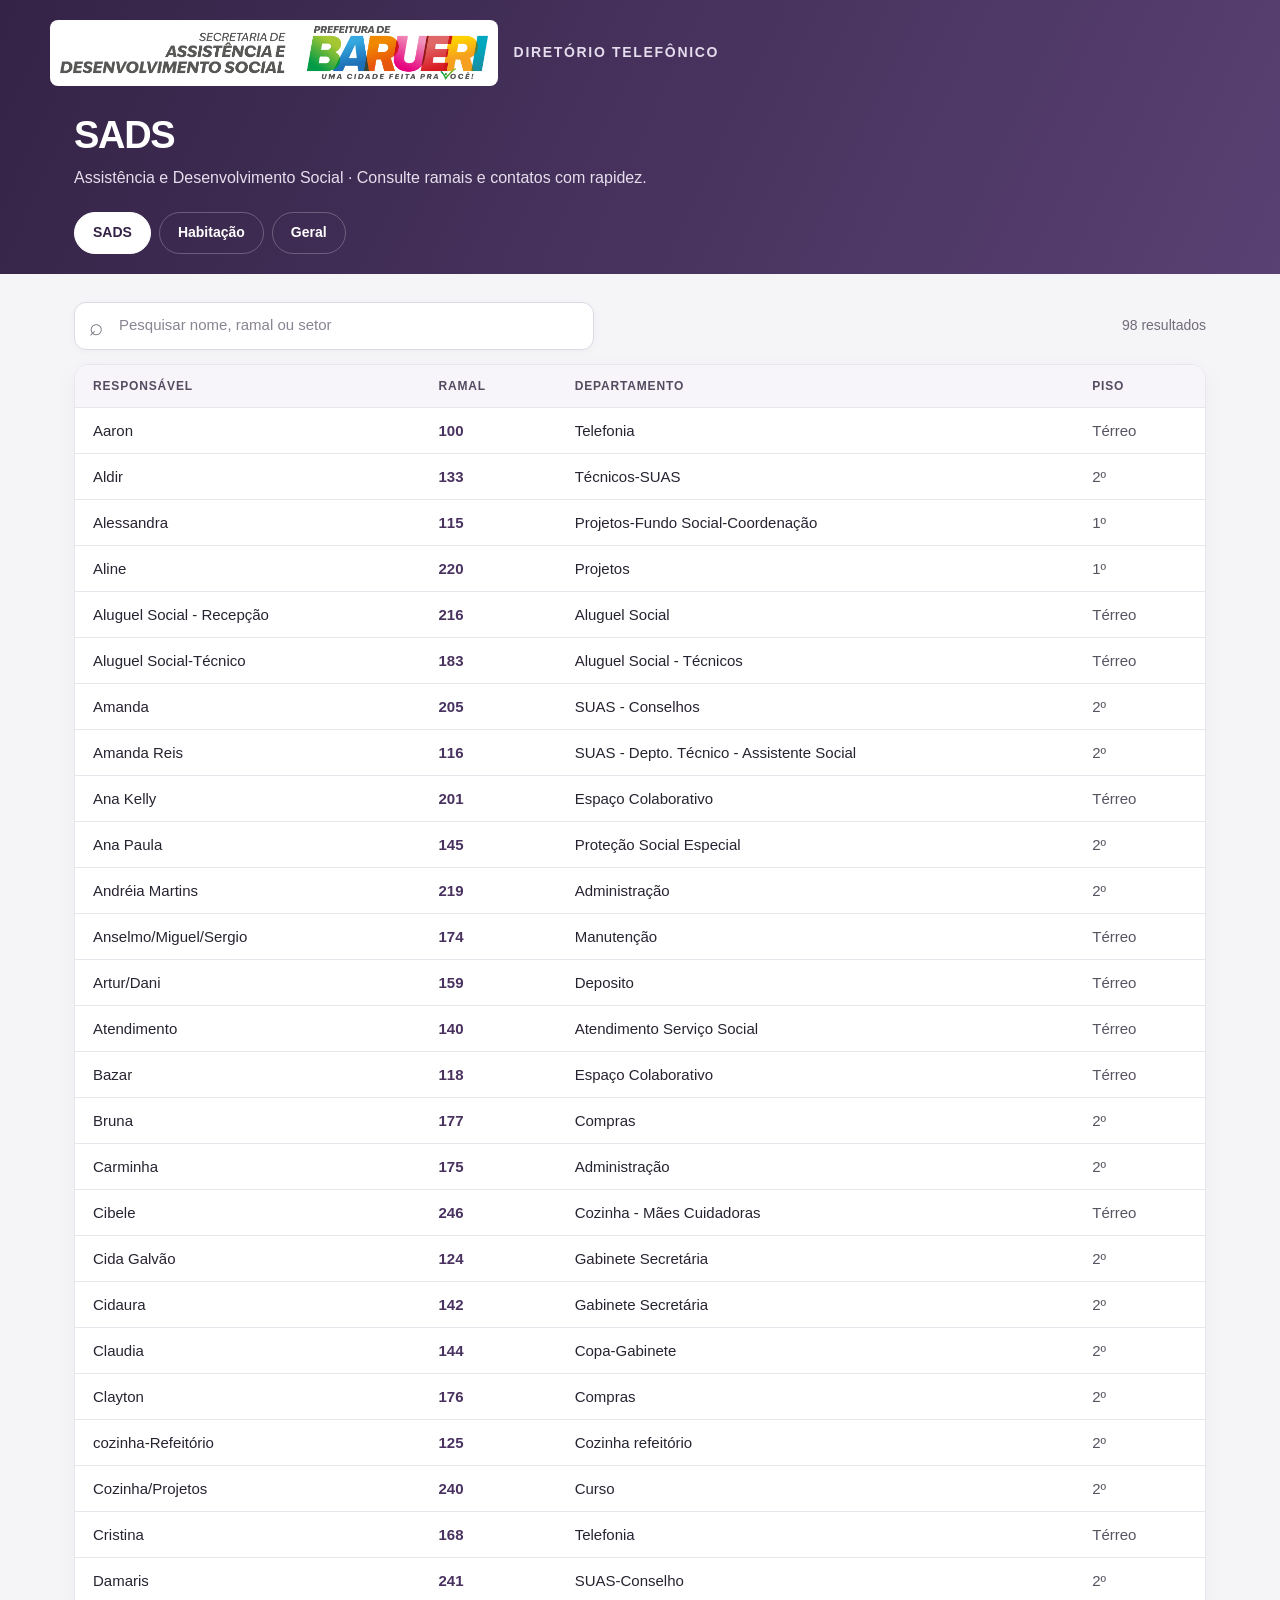
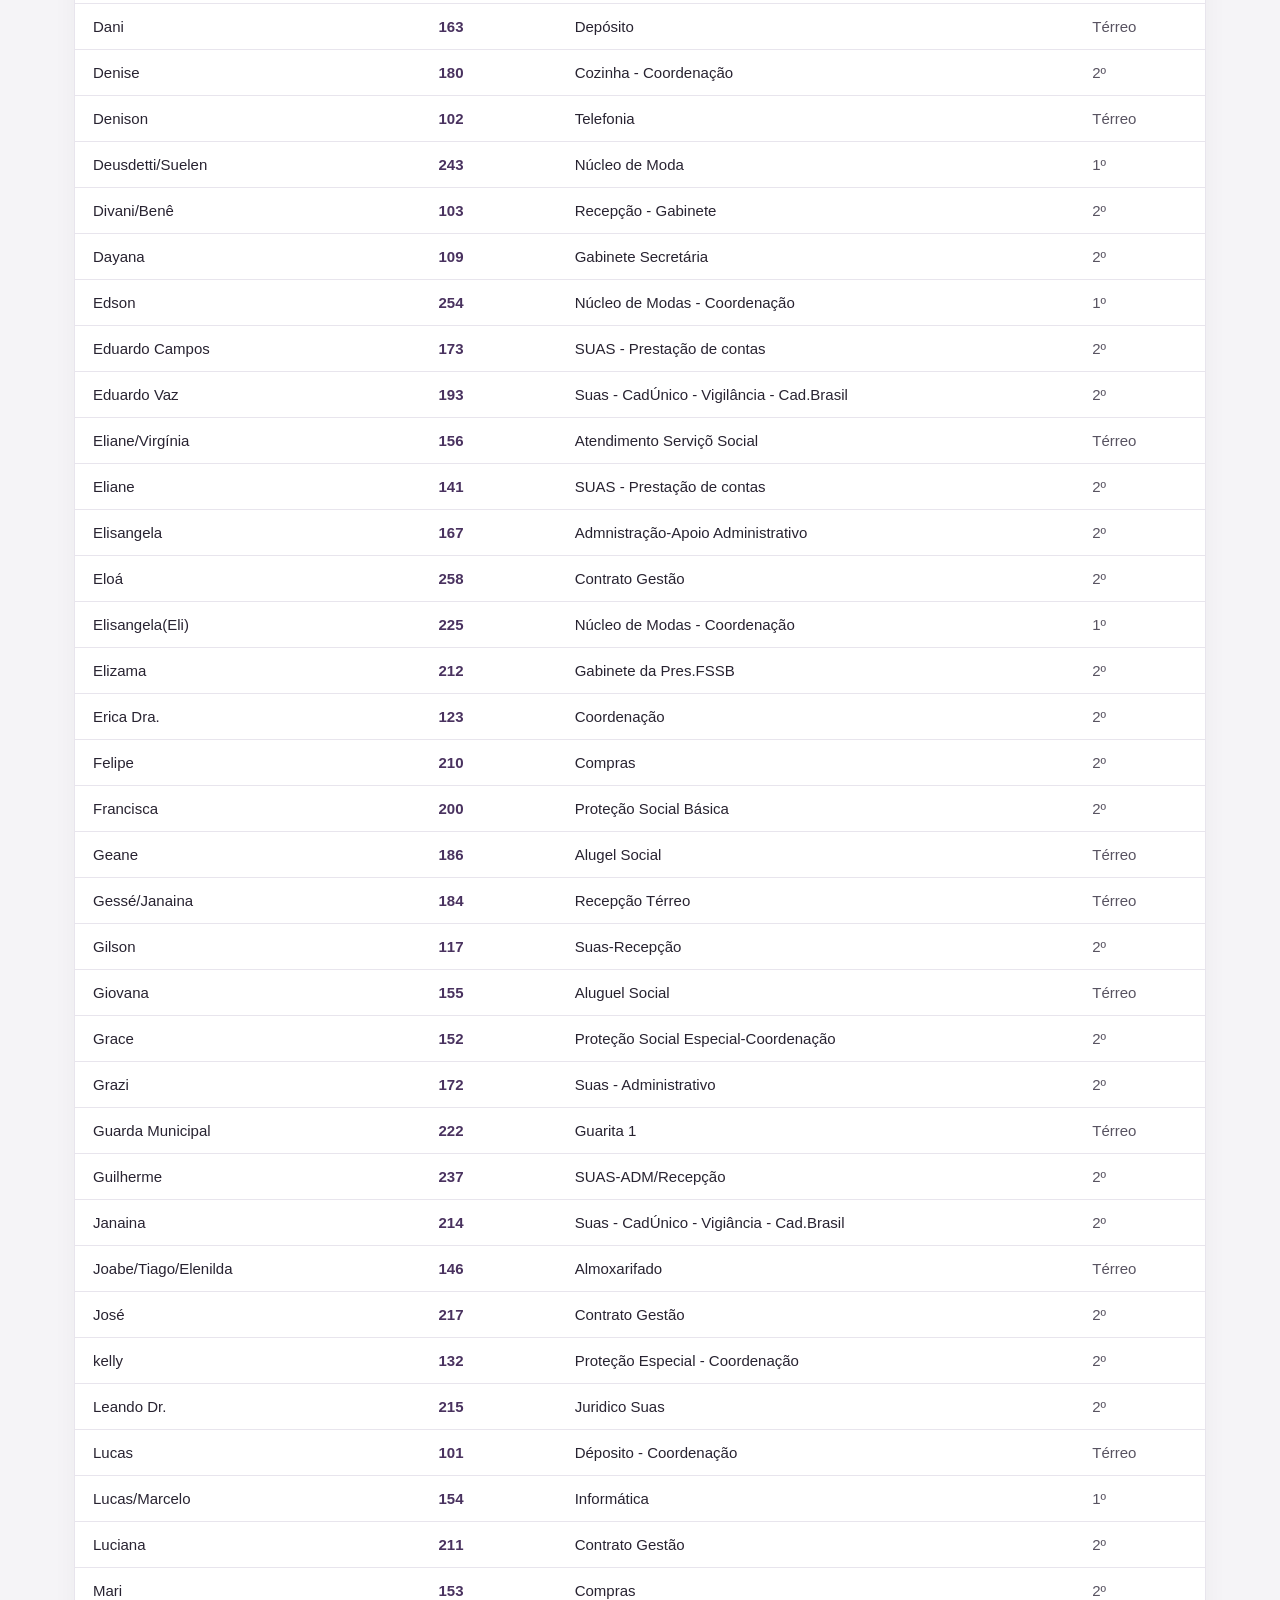
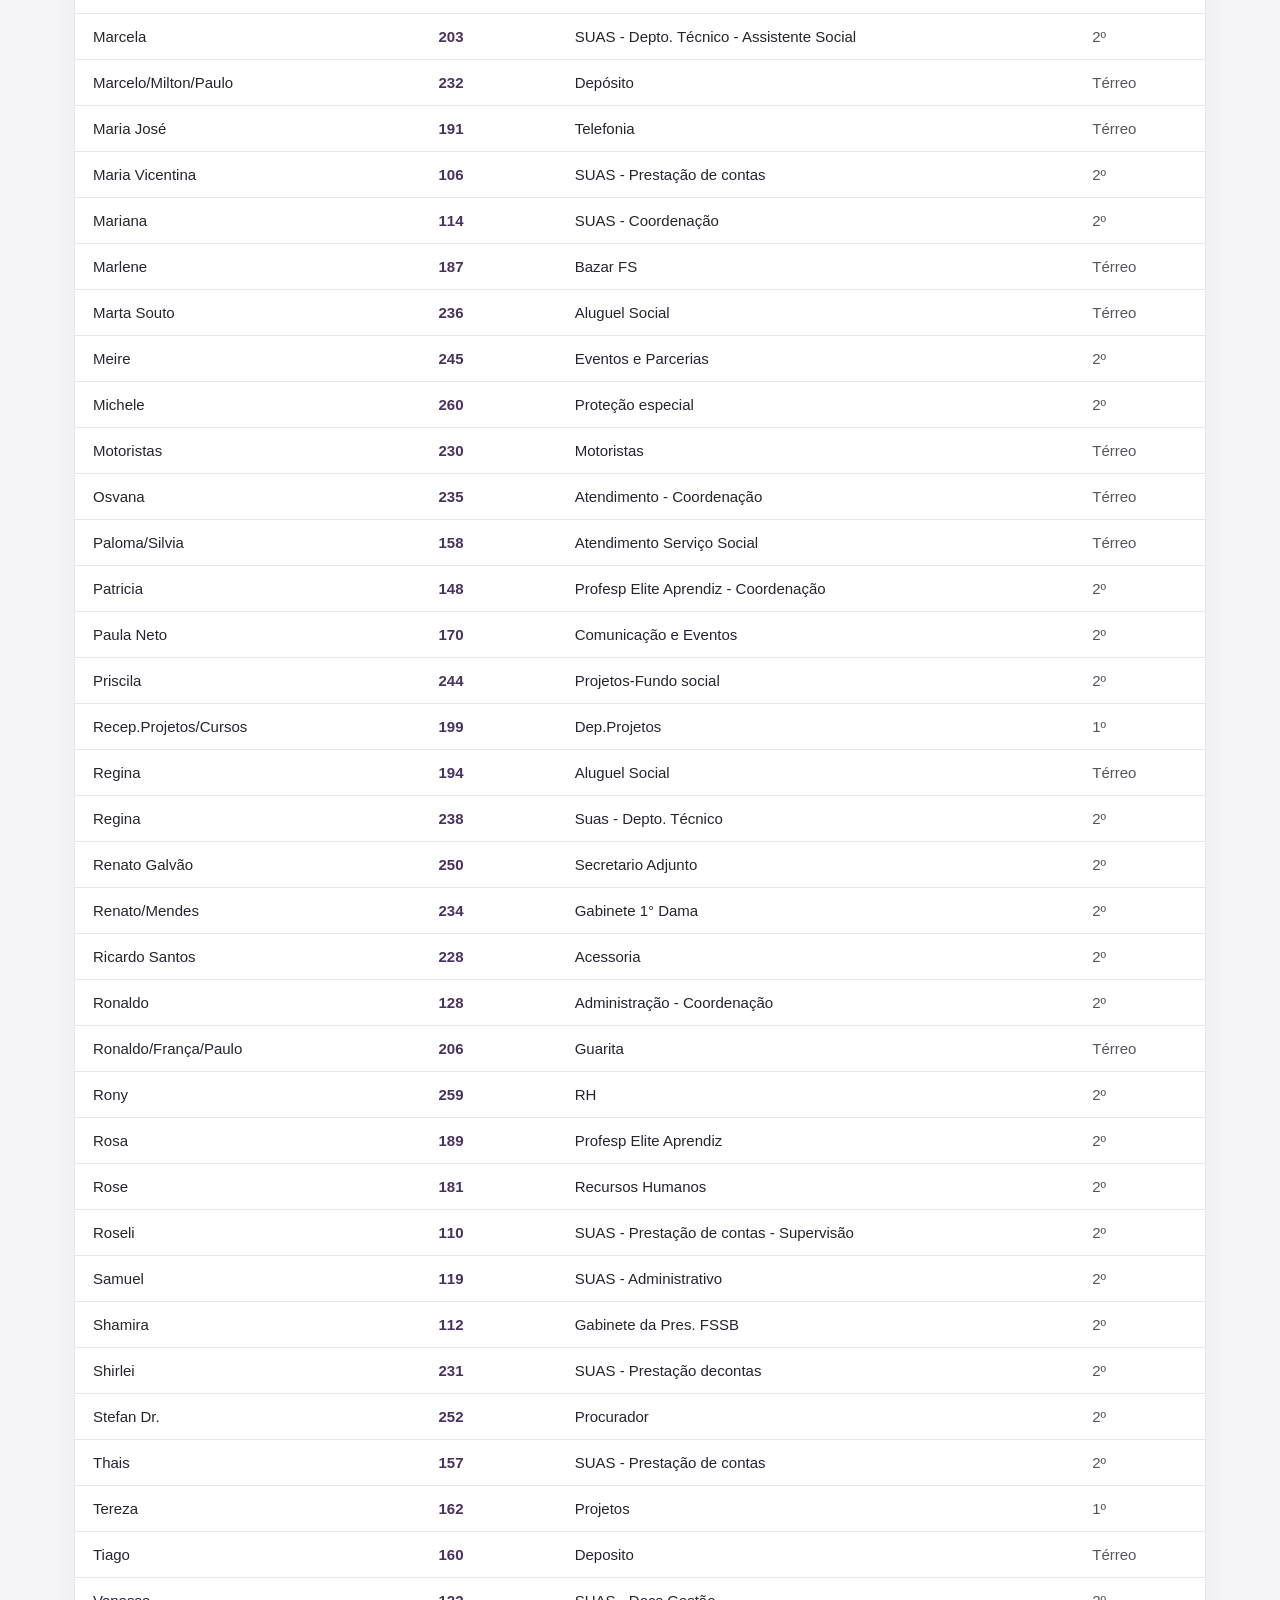
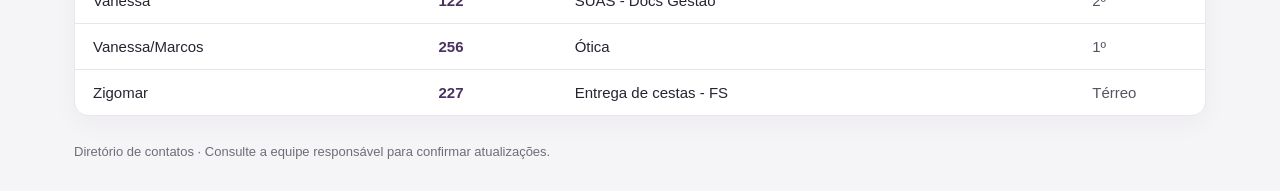
==== index.html @ c74ddfc7 "Add files via upload" ====
<html lang="pt-BR">
<head>
<meta charset="UTF-8">
<meta name="viewport" content="width=device-width, initial-scale=1">
<meta name="theme-color" content="#342346">
<title>Ramais SADS | Diretório de contatos</title>
<link rel="icon" type="image/png" href="Design_sem_nome__2_-removebg-preview.png">
<link rel="stylesheet" href="style.css">
</head>
<body>
<header class="site-header">
<div class="brand-row"><img src="ASSISTÊNCIA E DESENVOLVIMENTO SOCIAL - ESCURO (2).PNG" alt="Assistência e Desenvolvimento Social"><span class="brand-label">Diretório telefônico</span></div>
<div class="page-intro"><h1>SADS</h1><p>Assistência e Desenvolvimento Social · Consulte ramais e contatos com rapidez.</p></div>
<nav class="pagination" aria-label="Seções do diretório">
<a href="index.html" class="active" aria-current="page">SADS</a>
<a href="habt.html">Habitação</a>
<a href="geral.html">Geral</a>
</nav>
</header>
<main class="directory">
<div class="toolbar"><div class="search-container"><input type="search" id="searchInput" placeholder="Pesquisar nome, ramal ou setor" aria-label="Pesquisar na lista" autocomplete="off"></div><div class="result-count" id="resultCount" aria-live="polite"></div></div>
<div class="table-card"><div class="table-scroll">
<table id="phoneTable">
            <tr>
                <th>Responsável</th>
                <th>Ramal</th>
                <th>Departamento</th>
                <th>piso</th>
            </tr>
        <tr>
            <td>Aaron</td>
            <td>100</td>
            <td>Telefonia</td>
            <td>Térreo</td>
        </tr>
             <tr>
            <td>Aldir</td>
            <td>133</td>
            <td>Técnicos-SUAS</td>
            <td>2º</td>
        </tr>
        <tr>
            <td>Alessandra</td>
            <td>115</td>
            <td>Projetos-Fundo Social-Coordenação</td>
            <td>1º</td>
        </tr>
               <tr>
            <td>Aline</td>
            <td>220</td>
            <td>Projetos</td>
            <td>1º</td>
        </tr>
          <tr>
            <td>Aluguel Social - Recepção</td>
            <td>216</td>
            <td>Aluguel Social</td>
            <td>Térreo</td>
        </tr>
        <tr>
            <td>Aluguel Social-Técnico</td>
            <td>183</td>
            <td>Aluguel Social - Técnicos</td>
            <td>Térreo</td>
        </tr>
        <tr>
            <td>Amanda</td>
            <td>205</td>
            <td>SUAS - Conselhos</td>
            <td>2º</td>
        </tr>
         <tr>
            <td>Amanda Reis</td>
            <td>116</td>
            <td>SUAS - Depto. Técnico - Assistente Social</td>
            <td>2º</td>
        </tr>
        <tr>
            <td>Ana Kelly</td>
            <td>201</td>
            <td>Espaço Colaborativo</td>
            <td>Térreo</td>
        </tr>
        <tr>
            <td>Ana Paula</td>
            <td>145</td>
            <td>Proteção Social Especial</td>
            <td>2º</td>
        </tr>
        <tr>
            <td>Andréia Martins</td>
            <td>219</td>
            <td>Administração</td>
            <td>2º</td>
        </tr>
             <tr>
            <td>Anselmo/Miguel/Sergio</td>
            <td>174</td>
            <td>Manutenção</td>
            <td>Térreo</td>
        </tr>
             <tr>
            <td>Artur/Dani</td>
            <td>159</td>
            <td>Deposito</td>
            <td>Térreo</td>
        </tr>
            <tr>
            <td>Atendimento</td>
            <td>140</td>
            <td>Atendimento Serviço Social</td>
            <td>Térreo</td>
        </tr>
            <tr>
            <td>Bazar</td>
            <td>118</td>
            <td>Espaço Colaborativo</td>
            <td>Térreo</td>
        </tr>
        <tr>
            <td>Bruna</td>
            <td>177</td>
            <td>Compras</td>
            <td>2º</td>
        </tr>
        <tr>
            <td>Carminha</td>
            <td>175</td>
            <td>Administração</td>
            <td>2º</td>
        </tr>
        <tr>
            <td>Cibele</td>
            <td>246</td>
            <td>Cozinha - Mães Cuidadoras</td>
            <td>Térreo</td>
        </tr>
        <tr>
            <td>Cida Galvão</td>
            <td>124</td>
            <td>Gabinete Secretária</td>
            <td>2º</td>
        </tr>
        <tr>
            <td>Cidaura</td>
            <td>142</td>
            <td>Gabinete Secretária</td>
            <td>2º</td>
        </tr>
            <tr>
            <td>Claudia</td>
            <td>144</td>
            <td>Copa-Gabinete</td>
            <td>2º</td>
        </tr>
        <tr>
            <td>Clayton</td>
            <td>176</td>
            <td>Compras</td>
            <td>2º</td>
        </tr>
         <tr>
            <td>cozinha-Refeitório</td>
            <td>125</td>
            <td>Cozinha refeitório</td>
            <td>2º</td>
        </tr>
         <tr>
            <td>Cozinha/Projetos</td>
            <td>240</td>
            <td>Curso</td>
            <td>2º</td>
        </tr>
         <tr>
            <td>Cristina</td>
            <td>168</td>
            <td>Telefonia</td>
            <td>Térreo</td>
        </tr>
        <tr>
            <td>Damaris</td>
            <td>241</td>
            <td>SUAS-Conselho</td>
            <td>2º</td>
        </tr>
        <tr>
            <td>Dani</td>
            <td>163</td>
            <td>Depósito</td>
            <td>Térreo</td>
        </tr>

        <tr>
            <td>Denise</td>
            <td>180</td>
            <td>Cozinha - Coordenação</td>
            <td>2º</td>
        </tr>
        <tr>
            <td>Denison</td>
            <td>102</td>
            <td>Telefonia</td>
            <td>Térreo</td>
        </tr>
       <tr>
            <td>Deusdetti/Suelen</td>
            <td>243</td>
            <td>Núcleo de Moda</td>
            <td>1º</td>
        </tr>
        <tr>
            <td>Divani/Benê</td>
            <td>103</td>
            <td>Recepção - Gabinete</td>
            <td>2º</td>
        </tr>
        <tr>
            <td>Dayana</td>
            <td>109</td>
            <td>Gabinete Secretária</td>
            <td>2º</td>
        </tr>

             <tr>
            <td>Edson</td>
            <td>254</td>
            <td>Núcleo de Modas - Coordenação</td>
            <td>1º</td>
        </tr>

         <tr>
            <td>Eduardo Campos</td>
            <td>173</td>
            <td>SUAS - Prestação de contas </td>
            <td>2º</td>
        </tr>
       <tr>
            <td>Eduardo Vaz</td>
            <td>193</td>
            <td>Suas - CadÚnico - Vigilância - Cad.Brasil</td>
            <td>2º</td>
        </tr>
        <tr>
            <td>Eliane/Virgínia</td>
            <td>156</td>
            <td>Atendimento Serviçõ Social</td>
            <td>Térreo</td>
        </tr>
         <tr>
            <td>Eliane</td>
            <td>141</td>
            <td>SUAS - Prestação de contas</td>
            <td>2º</td>
        </tr>
        <tr>
            <td>Elisangela</td>
            <td>167</td>
            <td>Admnistração-Apoio Administrativo</td>
            <td>2º</td>
        </tr>

      <tr>
            <td>Eloá</td>
            <td>258</td>
            <td>Contrato Gestão</td>
            <td>2º</td>
        </tr>

       <tr>
            <td>Elisangela(Eli)</td>
            <td>225</td>
            <td>Núcleo de Modas - Coordenação</td>
            <td>1º</td>
        </tr>
        <tr>
            <td>Elizama</td>
            <td>212</td>
            <td>Gabinete da Pres.FSSB</td>
            <td>2º</td>
        </tr>
       <tr>
            <td>Erica Dra.</td>
            <td>123</td>
            <td>Coordenação</td>
            <td>2º</td>
        </tr>
        <tr>
            <td>Felipe</td>
            <td>210</td>
            <td>Compras</td>
            <td>2º</td>
        </tr>
        <tr>
            <td>Francisca</td>
            <td>200</td>
            <td>Proteção Social Básica</td>
            <td>2º</td>
        </tr>
        <tr>
            <td>Geane</td>
            <td>186</td>
            <td>Alugel Social</td>
            <td>Térreo</td>
        </tr>
        <tr>
            <td>Gessé/Janaina</td>
            <td>184</td>
            <td>Recepção Térreo</td>
            <td>Térreo </td>
        </tr>
       <tr>
            <td>Gilson</td>
            <td>117</td>
            <td>Suas-Recepção</td>
            <td>2º</td>
        </tr>
        <tr>
            <td>Giovana</td>
            <td>155</td>
            <td>Aluguel Social</td>
            <td>Térreo</td>
        </tr>
         <tr>
            <td>Grace</td>
            <td>152</td>
            <td>Proteção Social Especial-Coordenação</td>
            <td>2º</td>
        </tr>
        <tr>
            <td>Grazi</td>
            <td>172</td>
            <td>Suas - Administrativo</td>
            <td>2º</td>
        </tr>
            <tr>
            <td>Guarda Municipal</td>
            <td>222</td>
            <td>Guarita 1</td>
            <td>Térreo</td>
        </tr>
        <tr>
            <td>Guilherme</td>
            <td>237</td>
            <td>SUAS-ADM/Recepção</td>
            <td>2º</td>
        </tr>
      <tr>
            <td>Janaina</td>
            <td>214</td>
            <td>Suas - CadÚnico - Vigiância - Cad.Brasil</td>
            <td>2º</td>
        </tr>
      <tr>
            <td>Joabe/Tiago/Elenilda</td>
            <td>146</td>
            <td>Almoxarifado</td>
            <td>Térreo</td>
        </tr>
            <tr>
            <td>José</td>
            <td>217</td>
            <td>Contrato Gestão</td>
            <td>2º</td>
        </tr>
        <tr>
            <td>kelly</td>
            <td>132</td>
            <td>Proteção Especial - Coordenação</td>
            <td>2º</td>
        </tr>
        <tr>
            <td>Leando Dr.</td>
            <td>215</td>
            <td>Juridico Suas</td>
            <td>2º</td>
        </tr>
        <tr>
            <td>Lucas</td>
            <td>101</td>
            <td>Déposito - Coordenação</td>
            <td>Térreo</td>
        </tr>
        <tr>
            <td>Lucas/Marcelo</td>
            <td>154</td>
            <td>Informática</td>
            <td>1º</td>
        </tr>
      <tr>
            <td>Luciana</td>
            <td>211</td>
            <td>Contrato Gestão</td>
            <td>2º</td>
        </tr>
        <tr>
            <td>Mari</td>
            <td>153</td>
            <td>Compras</td>
            <td>2º</td>
        </tr>
         <tr>
            <td>Marcela</td>
            <td>203</td>
            <td>SUAS - Depto. Técnico - Assistente Social</td>
            <td>2º</td>
        </tr>
      <tr>
            <td>Marcelo/Milton/Paulo</td>
            <td>232</td>
            <td>Depósito</td>
            <td>Térreo</td>
        </tr>
    <tr>
            <td>Maria José</td>
            <td>191</td>
            <td>Telefonia</td>
            <td>Térreo</td>
        </tr>
      <tr>
            <td>Maria Vicentina</td>
            <td>106</td>
            <td>SUAS - Prestação de contas</td>
            <td>2º</td>
        </tr>
     <tr>
            <td>Mariana</td>
            <td>114</td>
            <td>SUAS - Coordenação</td>
            <td>2º</td>
        </tr>
            <tr>
            <td>Marlene</td>
            <td>187</td>
            <td>Bazar FS</td>
            <td>Térreo</td>
        </tr>
       <tr>
            <td>Marta Souto</td>
            <td>236</td>
            <td>Aluguel Social</td>
            <td>Térreo</td>
        </tr>
     <tr>
            <td>Meire</td>
            <td>245</td>
            <td>Eventos e Parcerias</td>
            <td>2º</td>
        </tr>
            <tr>
            <td>Michele</td>
            <td>260 </td>
            <td>Proteção especial</td>
            <td>2º</td>
        </tr>
     <tr>
            <td>Motoristas</td>
            <td>230</td>
            <td>Motoristas</td>
            <td>Térreo</td>
        </tr>
       <tr>
            <td>Osvana</td>
            <td>235</td>
            <td>Atendimento - Coordenação</td>
            <td>Térreo</td>
        </tr>
      <tr>
            <td>Paloma/Silvia</td>
            <td>158</td>
            <td>Atendimento Serviço Social</td>
            <td>Térreo</td>
        </tr>
       <tr>
            <td>Patricia</td>
            <td>148</td>
            <td>Profesp Elite Aprendiz - Coordenação</td>
            <td>2º</td>
        </tr>
        <tr>
            <td>Paula Neto</td>
            <td>170</td>
            <td>Comunicação e Eventos</td>
            <td>2º</td>
        </tr>
        <tr>
            <td>Priscila</td>
            <td>244</td>
            <td>Projetos-Fundo social</td>
            <td>2º</td>
        </tr>
      <tr>
            <td>Recep.Projetos/Cursos</td>
            <td>199</td>
            <td>Dep.Projetos</td>
            <td>1º</td>
        </tr>
        <tr>
            <td>Regina</td>
            <td>194</td>
            <td>Aluguel Social</td>
            <td>Térreo</td>
        </tr>
        <tr>
            <td>Regina</td>
            <td>238</td>
            <td>Suas - Depto. Técnico</td>
            <td>2º</td>
        </tr>
     <tr>
            <td>Renato Galvão</td>
            <td>250</td>
            <td>Secretario Adjunto</td>
            <td>2º</td>
        </tr>
     <tr>
            <td>Renato/Mendes</td>
            <td>234</td>
            <td>Gabinete 1° Dama</td>
            <td>2º</td>
        </tr>
     <tr>
            <td>Ricardo Santos</td>
            <td>228</td>
            <td>Acessoria</td>
            <td>2º</td>
        </tr>
    <tr>
            <td>Ronaldo</td>
            <td>128</td>
            <td>Administração - Coordenação</td>
            <td>2º</td>
        </tr>
     <tr>
            <td>Ronaldo/França/Paulo</td>
            <td>206</td>
            <td>Guarita</td>
            <td>Térreo</td>
        </tr>
     <tr>
            <td>Rony</td>
            <td>259</td>
            <td>RH</td>
            <td>2º</td>
        </tr>
     <tr>
            <td>Rosa</td>
            <td>189</td>
            <td>Profesp Elite Aprendiz</td>
            <td>2º</td>
        </tr>
      <tr>
            <td>Rose</td>
            <td>181</td>
            <td>Recursos Humanos</td>
            <td>2º</td>
        </tr>
     <tr>
            <td>Roseli</td>
            <td>110</td>
            <td>SUAS - Prestação de contas - Supervisão</td>
            <td>2º</td>
        </tr>
      <tr>
            <td>Samuel</td>
            <td>119</td>
            <td>SUAS - Administrativo</td>
            <td>2º</td>
        </tr>
    <tr>
            <td>Shamira</td>
            <td>112</td>
            <td>Gabinete da Pres. FSSB</td>
            <td>2º</td>
        </tr>
     <tr>
            <td>Shirlei</td>
            <td>231</td>
            <td>SUAS - Prestação decontas</td>
            <td>2º</td>
        </tr>
     <tr>
            <td>Stefan Dr.</td>
            <td>252</td>
            <td>Procurador</td>
            <td>2º</td>
        </tr>
    <tr>
            <td>Thais</td>
            <td>157</td>
            <td>SUAS - Prestação de contas</td>
            <td>2º</td>
        </tr>
        <tr>
            <td>Tereza</td>
            <td>162</td>
            <td>Projetos</td>
            <td>1º</td>
        </tr>
    <tr>
            <td>Tiago</td>
            <td>160</td>
            <td>Deposito</td>
            <td>Térreo</td>
        </tr>
    <tr>
            <td>Vanessa</td>
            <td>122</td>
            <td>SUAS - Docs Gestão</td>
            <td>2º</td>
        </tr>
         <tr>
            <td>Vanessa/Marcos</td>
            <td>256</td>
            <td>Ótica</td>
            <td>1º</td>
        </tr>
        <tr>
            <td>Zigomar</td>
            <td>227</td>
            <td>Entrega de cestas - FS</td>
            <td>Térreo</td>
        </tr>
      </table>
</div></div>
<p class="empty-state" id="emptyState" hidden>Nenhum contato encontrado. Tente outra busca.</p>
</main>
<footer class="site-footer">Diretório de contatos · Consulte a equipe responsável para confirmar atualizações.</footer>
<script src="script.js"></script>
</body>

</html>
---- style.css ----
:root {
  color-scheme: light;
  --ink: #282331;
  --muted: #716c79;
  --brand: #49325f;
  --brand-dark: #342346;
  --accent: #39a96b;
  --surface: #fff;
  --page: #f5f4f7;
  --line: #e8e5ed;
  --focus: #9a75c0;
  font-family: Inter, "Segoe UI", Roboto, Arial, sans-serif;
}

* { box-sizing: border-box; }
body {
  margin: 0;
  color: var(--ink);
  background: var(--page);
  line-height: 1.5;
}
a { color: inherit; }
.site-header {
  background: linear-gradient(115deg, var(--brand-dark), #594173);
  color: white;
  padding: 20px max(24px, calc((100% - 1180px) / 2));
}
.brand-row { display: flex; align-items: center; gap: 16px; min-height: 54px; }
.brand-row img { display: block; max-width: min(100%, 480px); max-height: 66px; padding: 6px 10px; border-radius: 8px; background: #fff; object-fit: contain; object-position: left center; }
.brand-row-habt { gap: 18px; }
.brand-logo-window { position: relative; flex: 0 0 238px; height: 62px; overflow: hidden; border-radius: 8px; background: #fff; }
.brand-row-habt .brand-logo-window img { position: absolute; top: 0; right: 0; width: auto; max-width: none; height: 100%; max-height: none; padding: 0; border-radius: 0; background: transparent; }
.brand-label { font-size: 14px; font-weight: 700; letter-spacing: .12em; text-transform: uppercase; color: #e5dced; }
.page-intro { max-width: 1180px; margin: 28px auto 0; padding: 0 24px; }
.page-intro h1 { margin: 0; font-size: clamp(28px, 4vw, 38px); line-height: 1.15; letter-spacing: -.035em; }
.page-intro p { margin: 8px 0 0; color: #e7deed; font-size: 16px; }
.pagination {
  display: flex;
  gap: 8px;
  max-width: 1180px;
  margin: 22px auto 0;
  padding: 0 24px;
}
.pagination a {
  display: inline-flex;
  align-items: center;
  min-height: 42px;
  padding: 9px 18px;
  border: 1px solid rgba(255,255,255,.24);
  border-radius: 999px;
  color: white;
  text-decoration: none;
  font-size: 14px;
  font-weight: 650;
  transition: background .18s ease, border-color .18s ease, transform .18s ease;
}
.pagination a:hover { background: rgba(255,255,255,.13); border-color: rgba(255,255,255,.55); transform: translateY(-1px); }
.pagination a.active { background: white; border-color: white; color: var(--brand-dark); }
.pagination a:focus-visible, input:focus-visible { outline: 3px solid #c9a9ec; outline-offset: 3px; }
main { max-width: 1180px; margin: 28px auto 64px; padding: 0 24px; }
.toolbar { display: flex; align-items: center; justify-content: space-between; gap: 16px; margin-bottom: 14px; }
.search-container { position: relative; flex: 1; max-width: 520px; }
.search-container::before { content: "⌕"; position: absolute; left: 15px; top: 7px; color: #817b89; font-size: 24px; pointer-events: none; }
.search-container input {
  width: 100%; min-height: 48px; padding: 11px 16px 11px 44px;
  border: 1px solid #ded9e5; border-radius: 12px; background: var(--surface);
  color: var(--ink); font: inherit; font-size: 15px; box-shadow: 0 2px 8px #27183a08;
}
.search-container input::placeholder { color: #898491; }
.result-count { color: var(--muted); font-size: 14px; white-space: nowrap; }
.table-card { overflow: hidden; border: 1px solid var(--line); border-radius: 14px; background: var(--surface); box-shadow: 0 8px 26px #27183a0a; }
.table-scroll { overflow-x: auto; }
table { width: 100%; min-width: 680px; border-collapse: separate; border-spacing: 0; font-size: 15px; }
th, td { padding: 14px 18px; border-bottom: 1px solid var(--line); text-align: left; vertical-align: middle; }
th { position: sticky; top: 0; z-index: 1; background: #f7f5f9; color: #554b60; font-size: 12px; font-weight: 750; letter-spacing: .07em; text-transform: uppercase; }
tbody tr:last-child td { border-bottom: 0; }
tbody tr:hover { background: #faf8fc; }
.directory:not(.directory-geral) td:nth-child(2) { color: var(--brand); font-weight: 750; font-variant-numeric: tabular-nums; white-space: nowrap; }
.directory-geral td:nth-child(3) { color: var(--brand); font-weight: 750; font-variant-numeric: tabular-nums; white-space: nowrap; }
td:last-child { color: #585361; }
.empty-state { margin: 14px 2px 0; padding: 16px 18px; border: 1px dashed #d8d1e0; border-radius: 12px; color: var(--muted); background: #fff; }
.empty-state[hidden] { display: none; }
.site-footer { max-width: 1180px; margin: -38px auto 30px; padding: 0 24px; color: var(--muted); font-size: 13px; }
@media (max-width: 640px) {
  .site-header { padding: 16px 18px 20px; }
  .brand-row img { max-width: min(100%, 300px); max-height: 54px; }
  .brand-logo-window { flex-basis: 190px; height: 52px; }
  .brand-row-habt { gap: 12px; }
  .brand-row-habt .brand-label { font-size: 12px; letter-spacing: .08em; }
  .page-intro { margin-top: 22px; padding: 0 18px; }
  .pagination { gap: 6px; margin-top: 18px; padding: 0 18px; }
  .pagination a { min-height: 39px; padding: 8px 13px; font-size: 13px; }
  main { margin: 22px auto 40px; padding: 0 14px; }
  .toolbar { align-items: flex-start; flex-direction: column; gap: 8px; }
  .search-container { width: 100%; max-width: none; }
  .result-count { padding-left: 2px; }
  th, td { padding: 12px 14px; }
  .site-footer { margin-top: -20px; padding: 0 18px; }
}
@media (prefers-reduced-motion: reduce) { *, *::before, *::after { scroll-behavior: auto !important; transition-duration: .01ms !important; } }
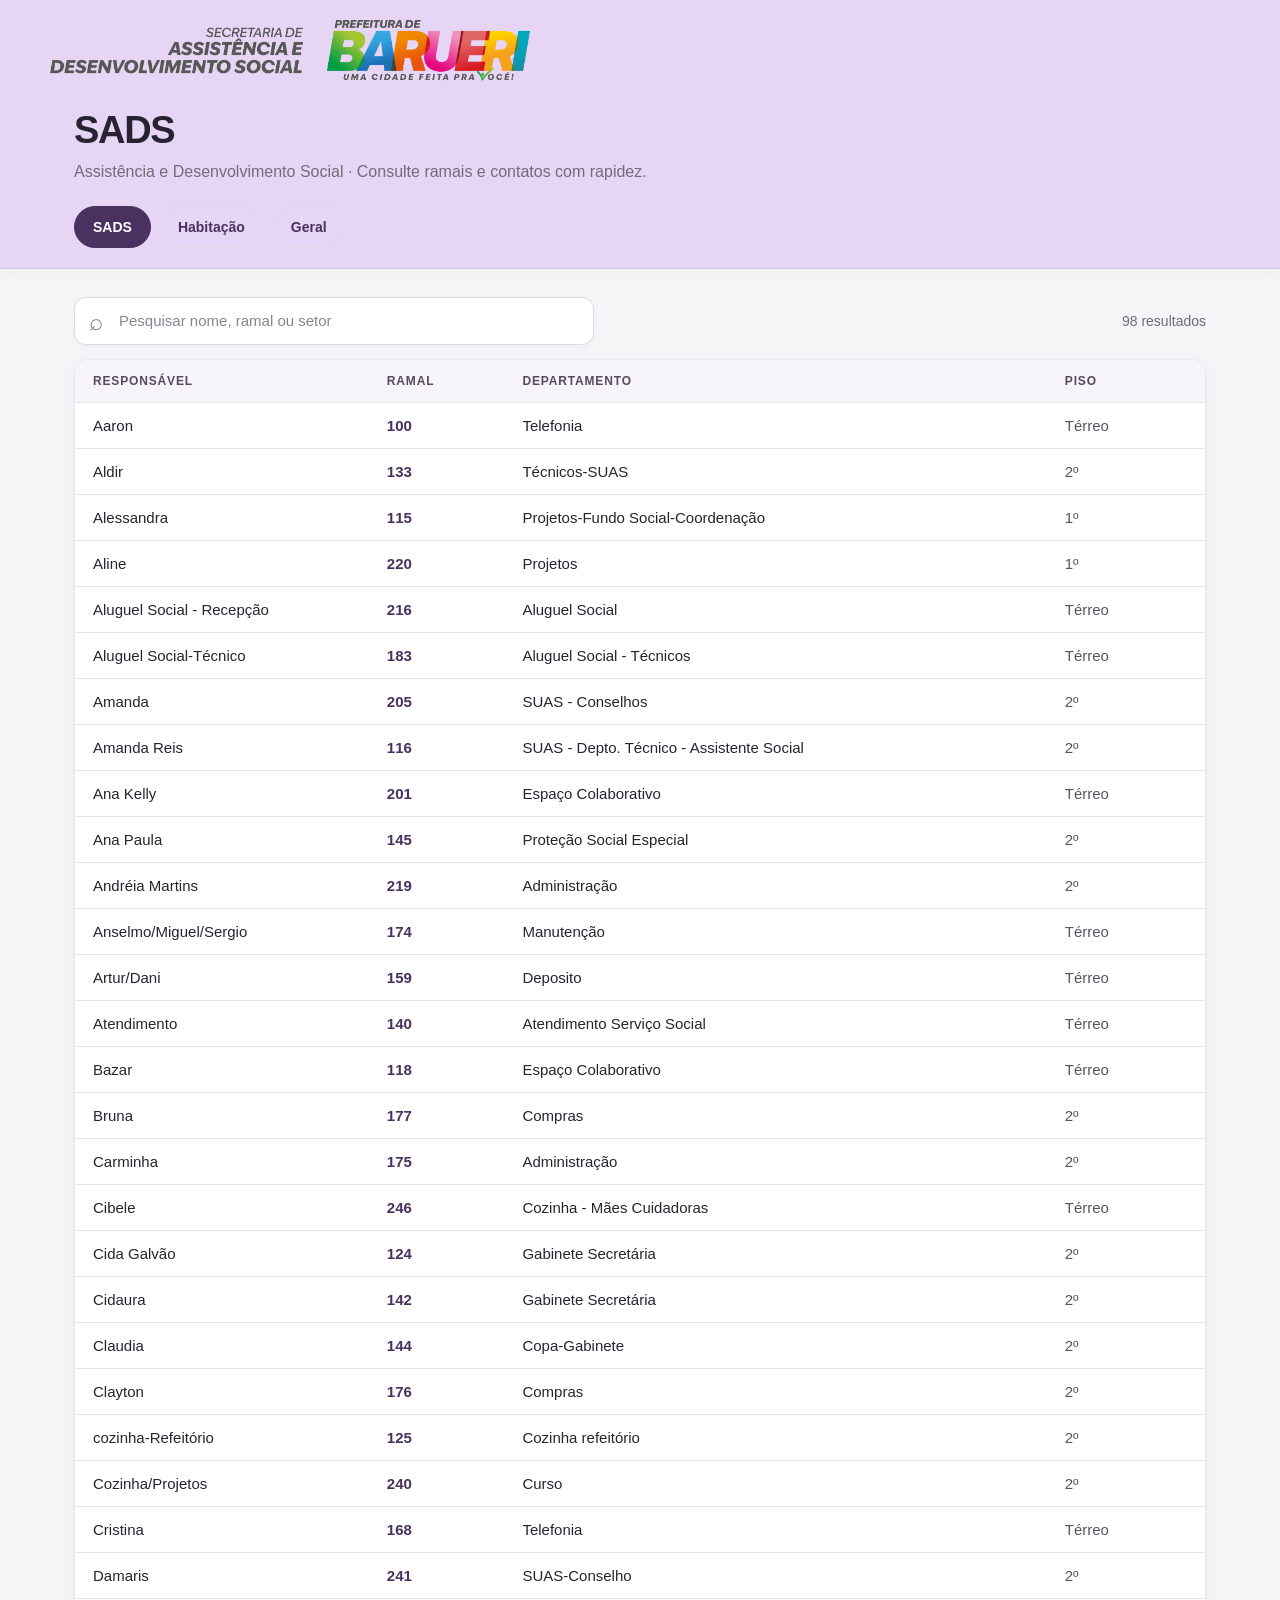
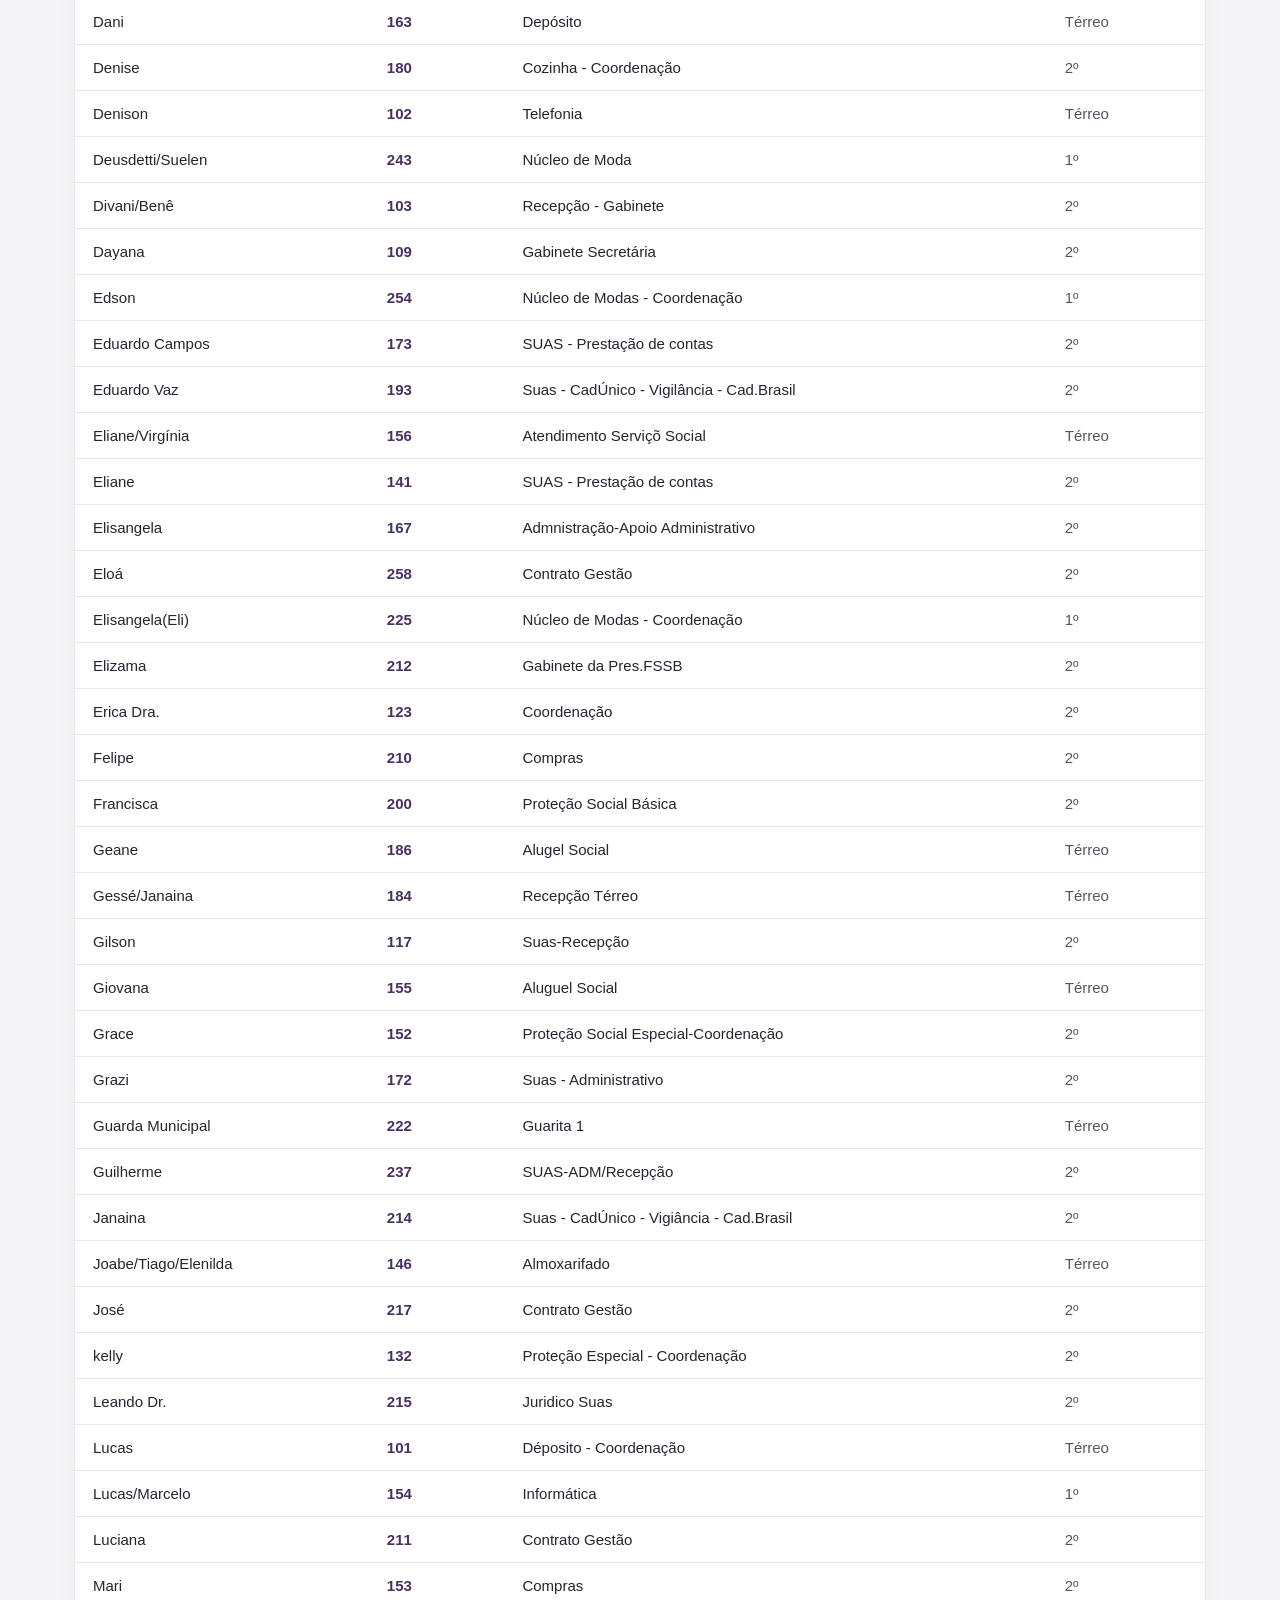
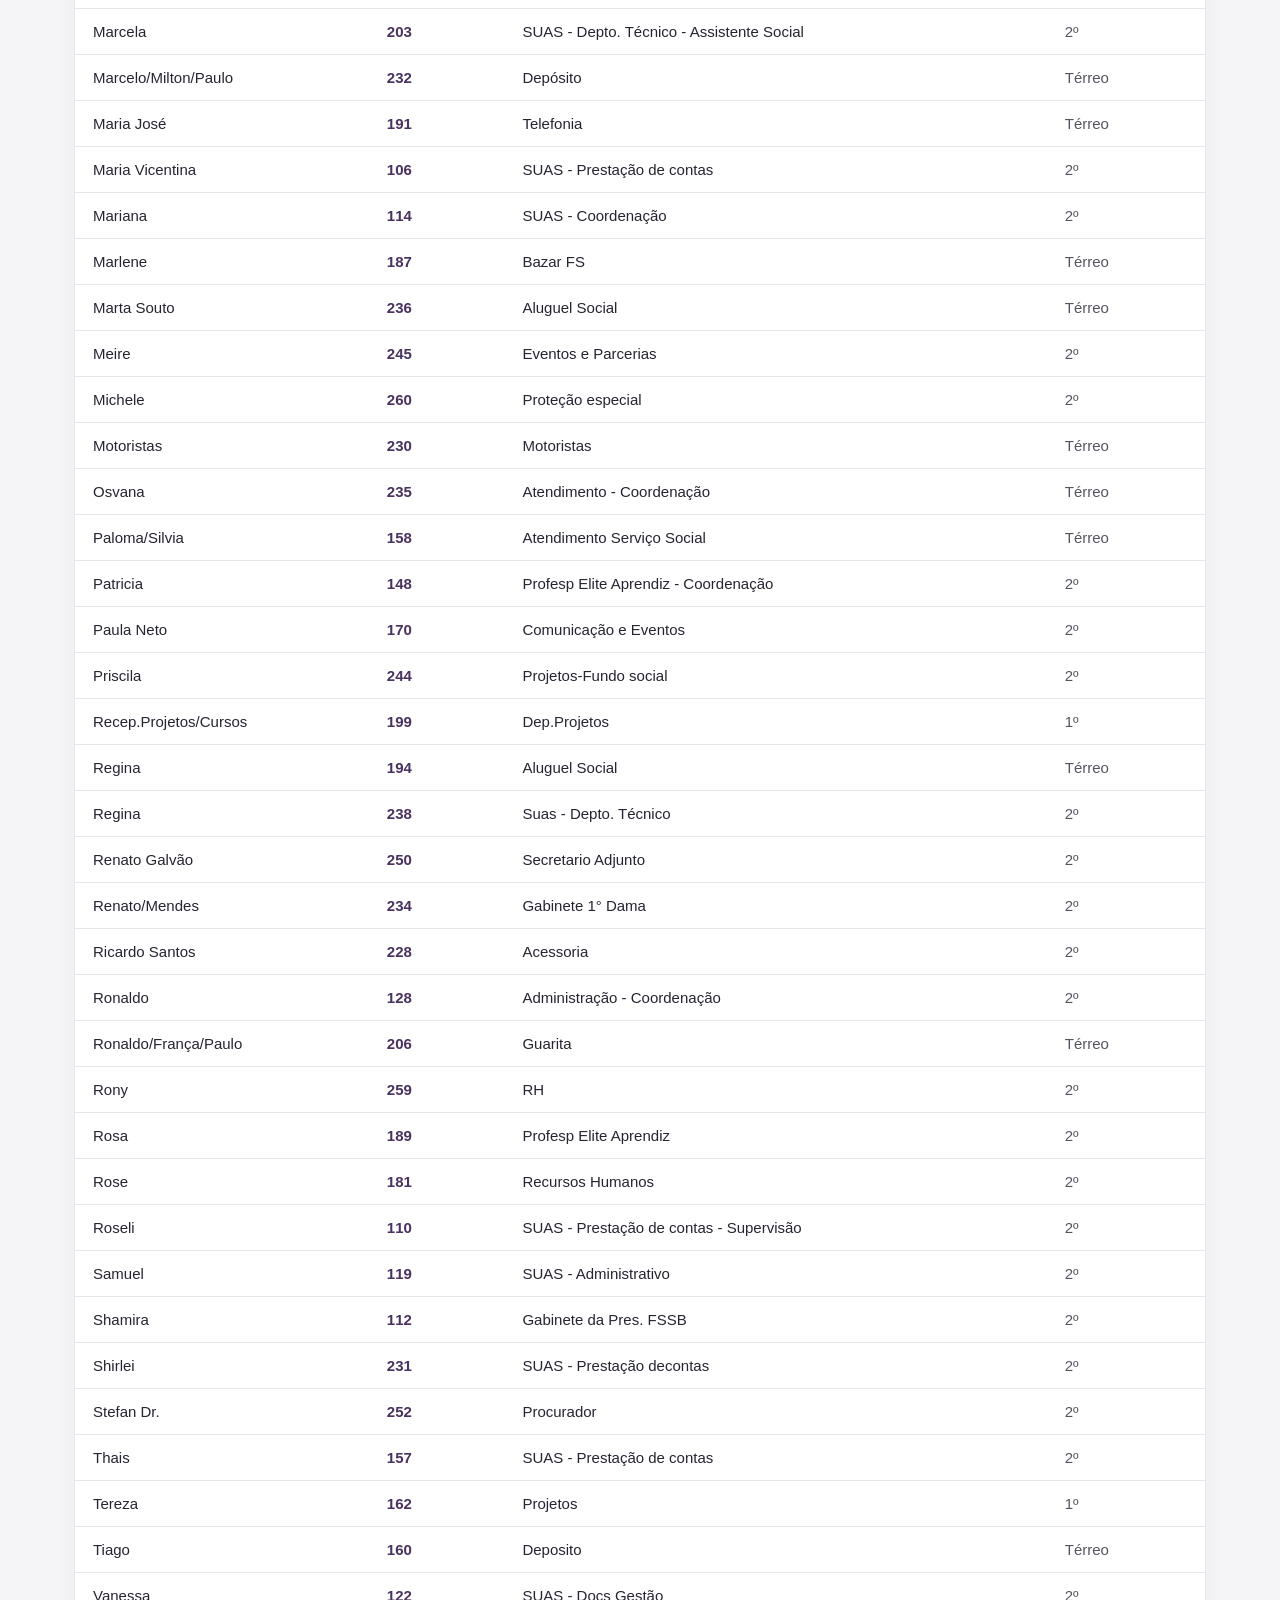
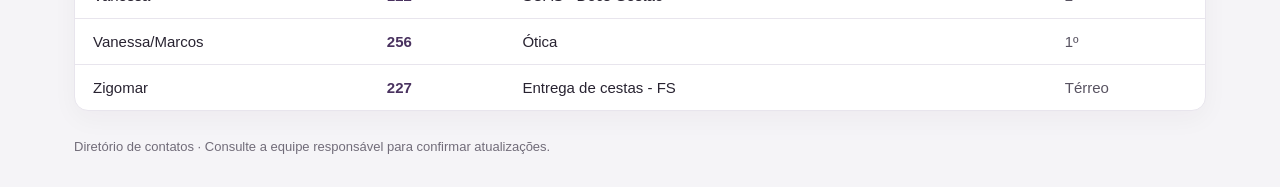
==== commit dfaf948a: "Add files via upload" ====
--- a/index.html
+++ b/index.html
@@ -2,14 +2,14 @@
 <head>
 <meta charset="UTF-8">
 <meta name="viewport" content="width=device-width, initial-scale=1">
-<meta name="theme-color" content="#342346">
+<meta name="theme-color" content="#e6d5f4">
 <title>Ramais SADS | Diretório de contatos</title>
 <link rel="icon" type="image/png" href="Design_sem_nome__2_-removebg-preview.png">
 <link rel="stylesheet" href="style.css">
 </head>
 <body>
 <header class="site-header">
-<div class="brand-row"><img src="ASSISTÊNCIA E DESENVOLVIMENTO SOCIAL - ESCURO (2).PNG" alt="Assistência e Desenvolvimento Social"><span class="brand-label">Diretório telefônico</span></div>
+<div class="brand-row"><img src="ASSISTÊNCIA E DESENVOLVIMENTO SOCIAL - ESCURO (2).PNG" alt="Assistência e Desenvolvimento Social"></div>
 <div class="page-intro"><h1>SADS</h1><p>Assistência e Desenvolvimento Social · Consulte ramais e contatos com rapidez.</p></div>
 <nav class="pagination" aria-label="Seções do diretório">
 <a href="index.html" class="active" aria-current="page">SADS</a>
--- a/style.css
+++ b/style.css
@@ -21,19 +21,18 @@
 }
 a { color: inherit; }
 .site-header {
-  background: linear-gradient(115deg, var(--brand-dark), #594173);
-  color: white;
+  background: #e6d5f4;
+  color: var(--ink);
   padding: 20px max(24px, calc((100% - 1180px) / 2));
+  border-bottom: 1px solid #d5c2e6;
+  box-shadow: 0 3px 14px #27183a08;
 }
 .brand-row { display: flex; align-items: center; gap: 16px; min-height: 54px; }
-.brand-row img { display: block; max-width: min(100%, 480px); max-height: 66px; padding: 6px 10px; border-radius: 8px; background: #fff; object-fit: contain; object-position: left center; }
-.brand-row-habt { gap: 18px; }
-.brand-logo-window { position: relative; flex: 0 0 238px; height: 62px; overflow: hidden; border-radius: 8px; background: #fff; }
-.brand-row-habt .brand-logo-window img { position: absolute; top: 0; right: 0; width: auto; max-width: none; height: 100%; max-height: none; padding: 0; border-radius: 0; background: transparent; }
-.brand-label { font-size: 14px; font-weight: 700; letter-spacing: .12em; text-transform: uppercase; color: #e5dced; }
+.brand-row img { display: block; max-width: min(100%, 480px); max-height: 66px; object-fit: contain; object-position: left center; }
+.brand-row-habt { gap: 0; }
 .page-intro { max-width: 1180px; margin: 28px auto 0; padding: 0 24px; }
 .page-intro h1 { margin: 0; font-size: clamp(28px, 4vw, 38px); line-height: 1.15; letter-spacing: -.035em; }
-.page-intro p { margin: 8px 0 0; color: #e7deed; font-size: 16px; }
+.page-intro p { margin: 8px 0 0; color: var(--muted); font-size: 16px; }
 .pagination {
   display: flex;
   gap: 8px;
@@ -46,16 +45,16 @@
   align-items: center;
   min-height: 42px;
   padding: 9px 18px;
-  border: 1px solid rgba(255,255,255,.24);
+  border: 1px solid #dfd9e7;
   border-radius: 999px;
-  color: white;
+  color: var(--brand);
   text-decoration: none;
   font-size: 14px;
   font-weight: 650;
   transition: background .18s ease, border-color .18s ease, transform .18s ease;
 }
-.pagination a:hover { background: rgba(255,255,255,.13); border-color: rgba(255,255,255,.55); transform: translateY(-1px); }
-.pagination a.active { background: white; border-color: white; color: var(--brand-dark); }
+.pagination a:hover { background: #f2eef6; border-color: #cbbfd8; transform: translateY(-1px); }
+.pagination a.active { background: var(--brand); border-color: var(--brand); color: white; }
 .pagination a:focus-visible, input:focus-visible { outline: 3px solid #c9a9ec; outline-offset: 3px; }
 main { max-width: 1180px; margin: 28px auto 64px; padding: 0 24px; }
 .toolbar { display: flex; align-items: center; justify-content: space-between; gap: 16px; margin-bottom: 14px; }
@@ -71,6 +70,11 @@
 .table-card { overflow: hidden; border: 1px solid var(--line); border-radius: 14px; background: var(--surface); box-shadow: 0 8px 26px #27183a0a; }
 .table-scroll { overflow-x: auto; }
 table { width: 100%; min-width: 680px; border-collapse: separate; border-spacing: 0; font-size: 15px; }
+.directory:not(.directory-geral) table { table-layout: fixed; }
+.directory:not(.directory-geral) th:nth-child(1), .directory:not(.directory-geral) td:nth-child(1) { width: 26%; }
+.directory:not(.directory-geral) th:nth-child(2), .directory:not(.directory-geral) td:nth-child(2) { width: 12%; }
+.directory:not(.directory-geral) th:nth-child(3), .directory:not(.directory-geral) td:nth-child(3) { width: 48%; }
+.directory:not(.directory-geral) th:nth-child(4), .directory:not(.directory-geral) td:nth-child(4) { width: 14%; }
 th, td { padding: 14px 18px; border-bottom: 1px solid var(--line); text-align: left; vertical-align: middle; }
 th { position: sticky; top: 0; z-index: 1; background: #f7f5f9; color: #554b60; font-size: 12px; font-weight: 750; letter-spacing: .07em; text-transform: uppercase; }
 tbody tr:last-child td { border-bottom: 0; }
@@ -84,9 +88,6 @@
 @media (max-width: 640px) {
   .site-header { padding: 16px 18px 20px; }
   .brand-row img { max-width: min(100%, 300px); max-height: 54px; }
-  .brand-logo-window { flex-basis: 190px; height: 52px; }
-  .brand-row-habt { gap: 12px; }
-  .brand-row-habt .brand-label { font-size: 12px; letter-spacing: .08em; }
   .page-intro { margin-top: 22px; padding: 0 18px; }
   .pagination { gap: 6px; margin-top: 18px; padding: 0 18px; }
   .pagination a { min-height: 39px; padding: 8px 13px; font-size: 13px; }
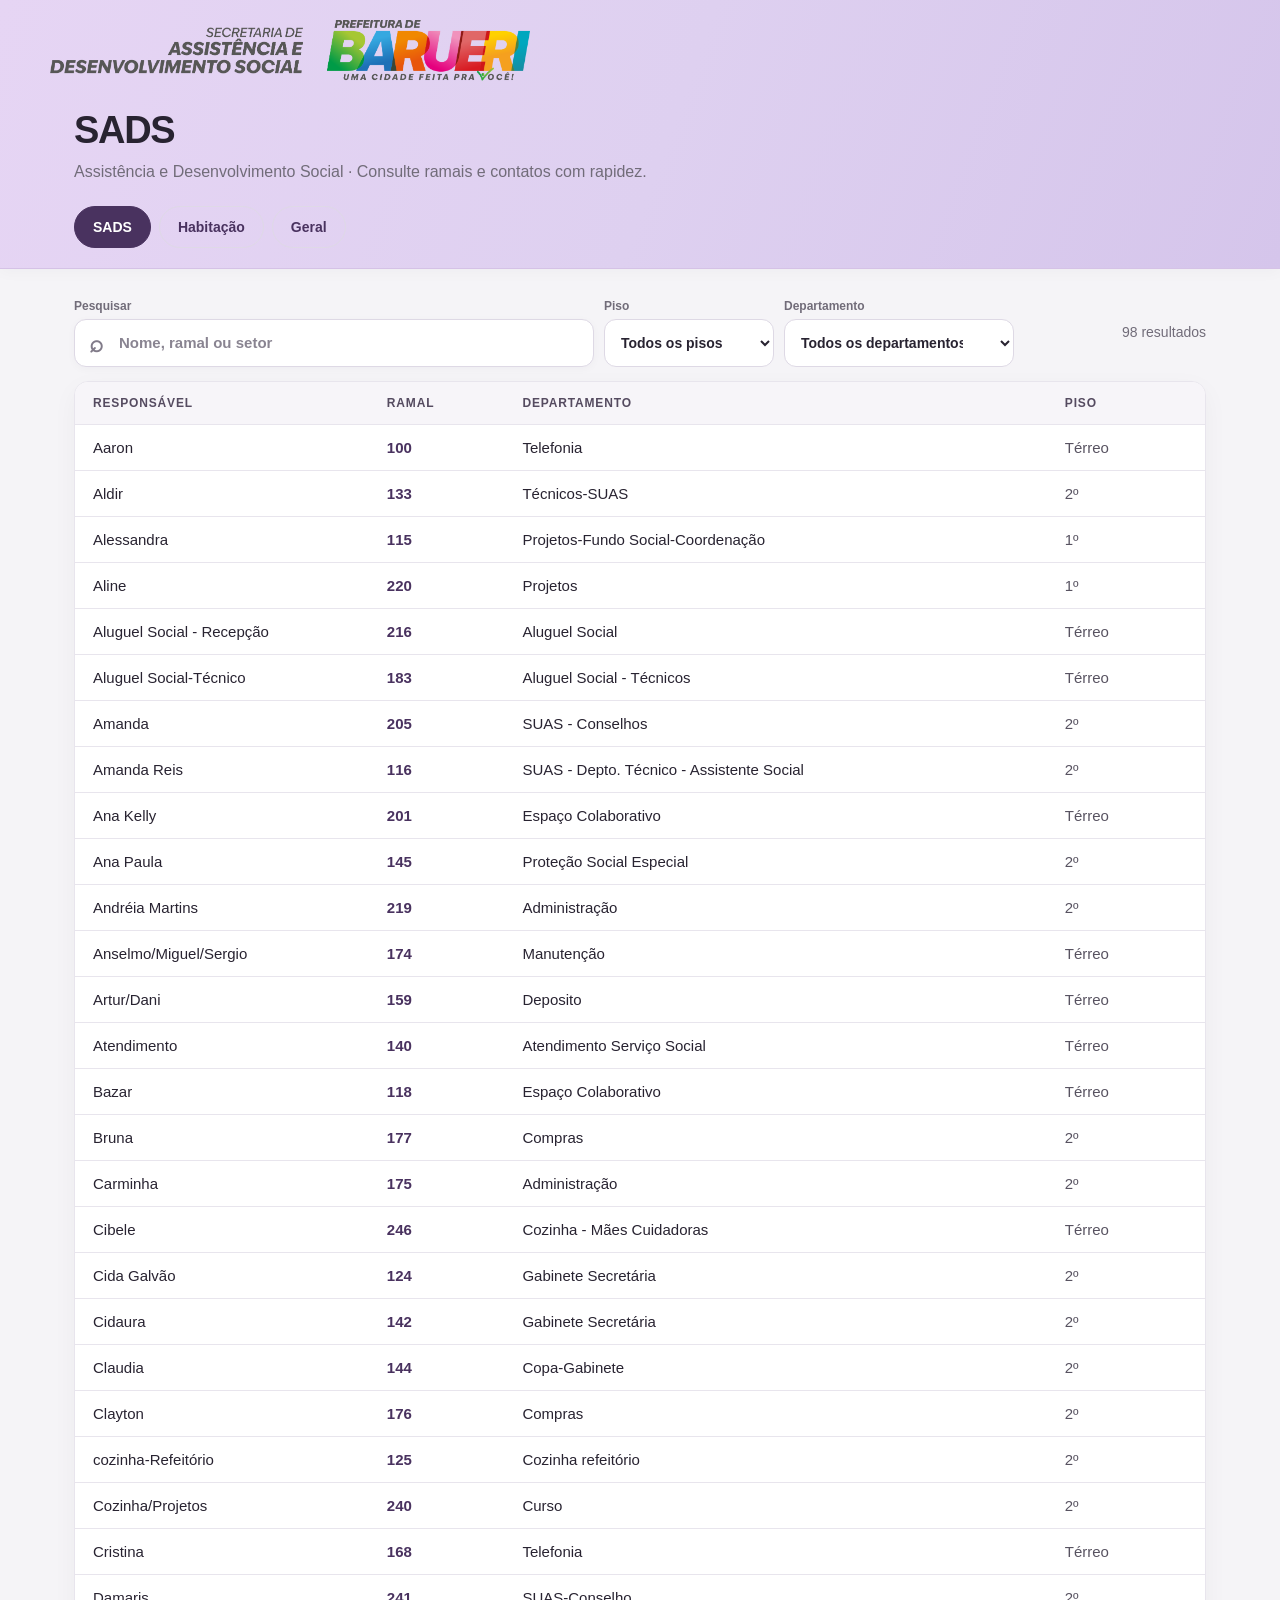
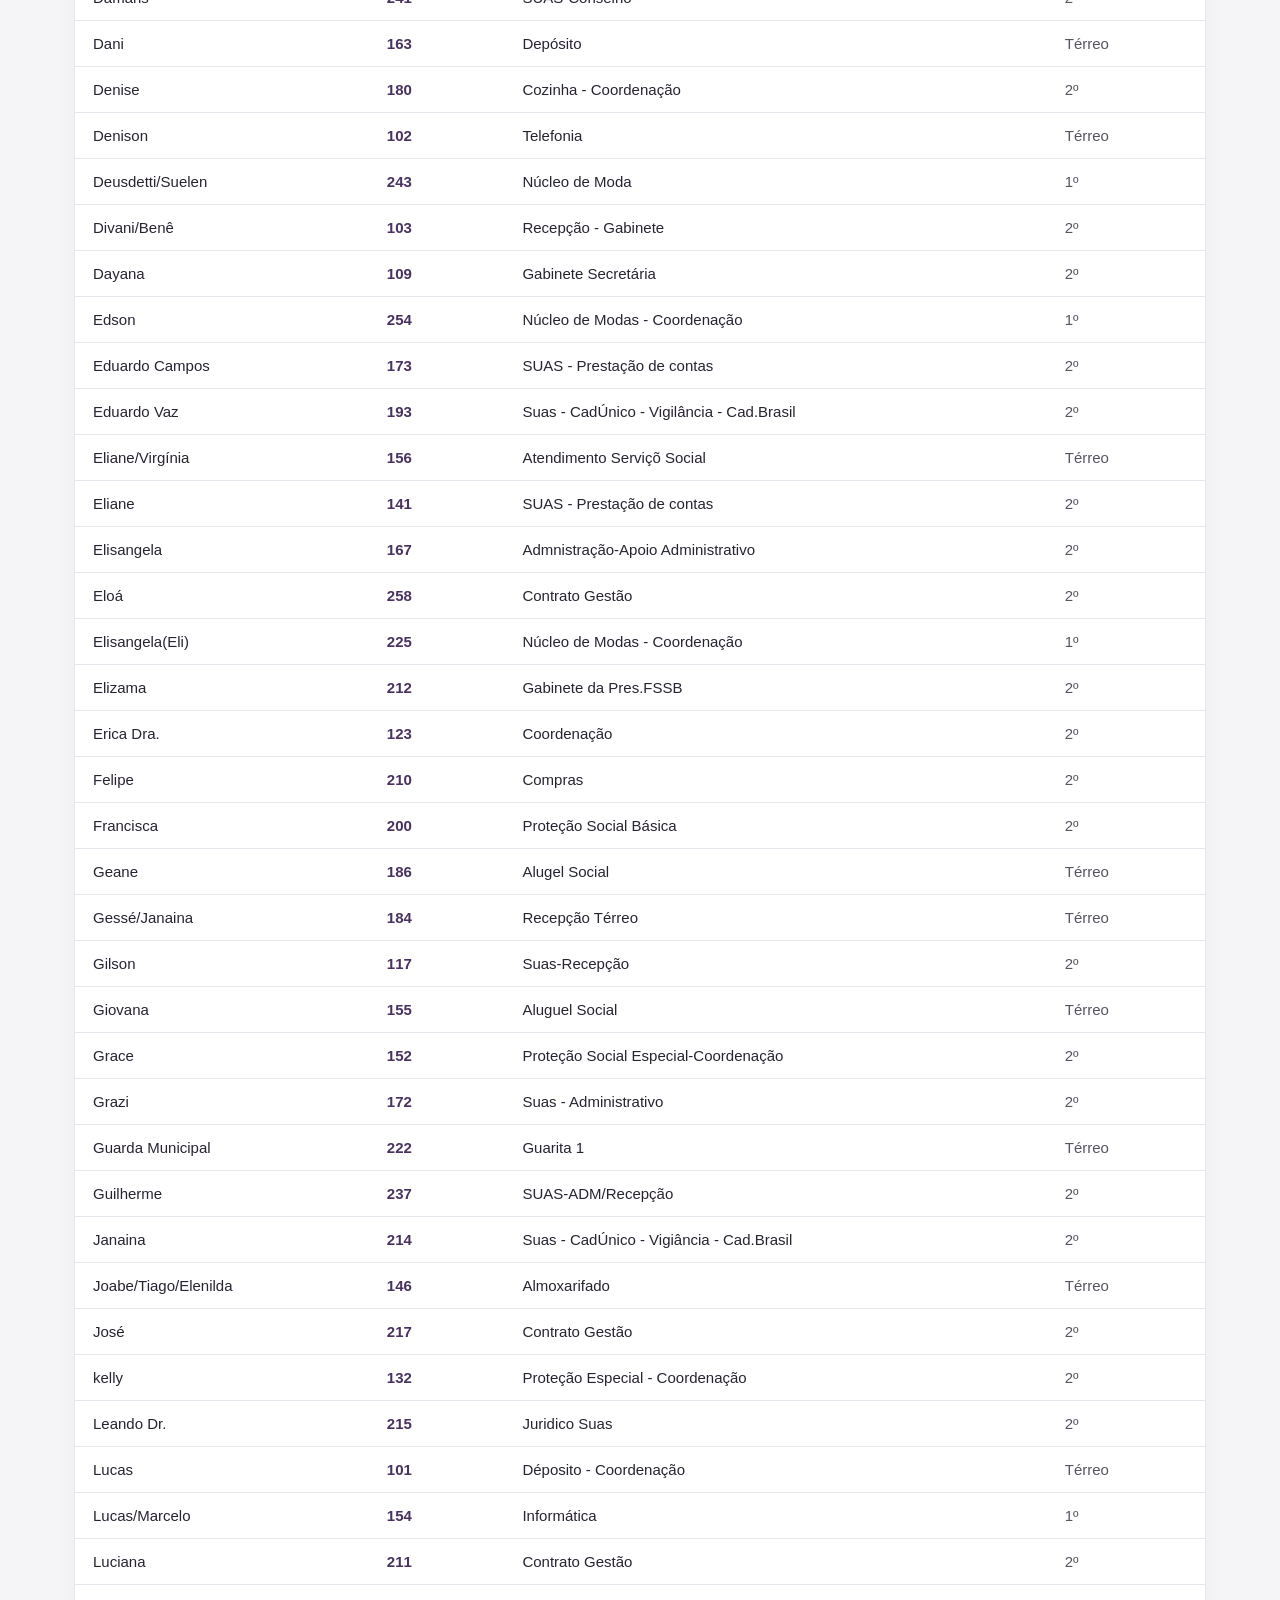
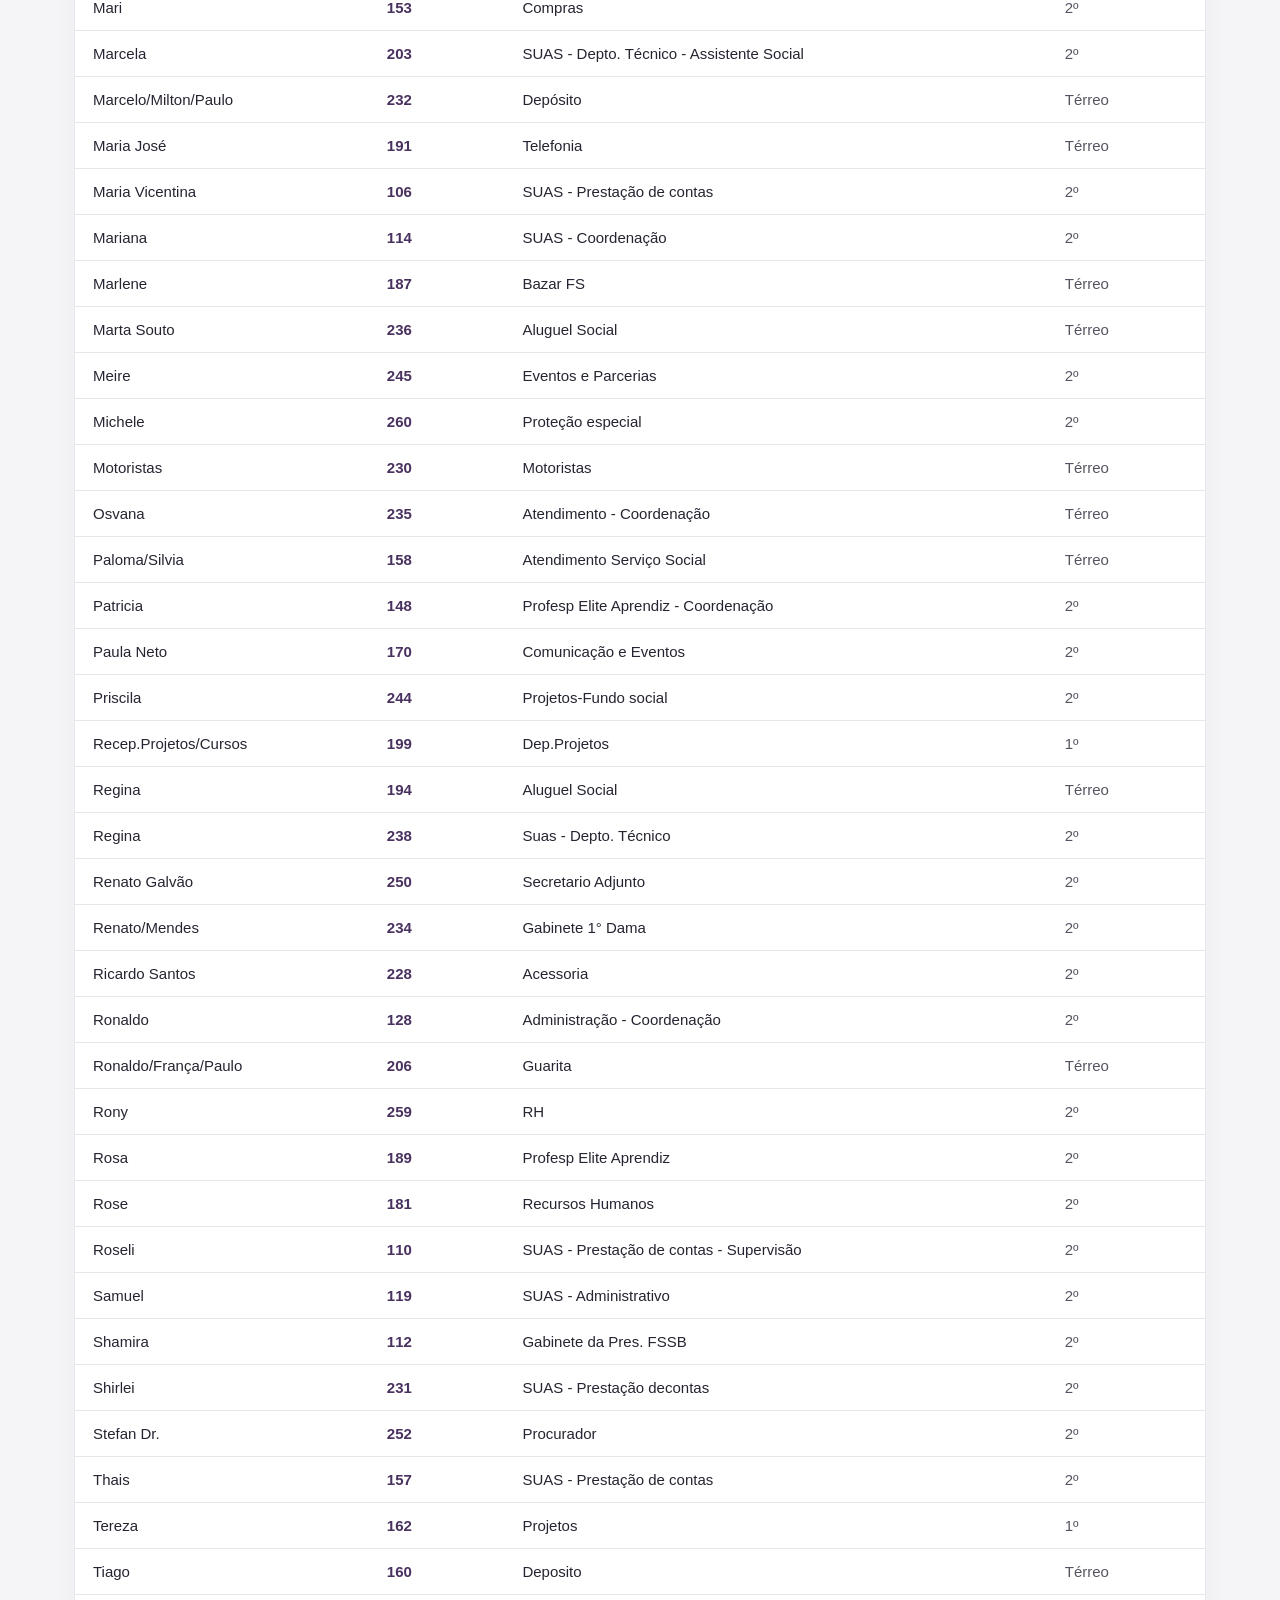
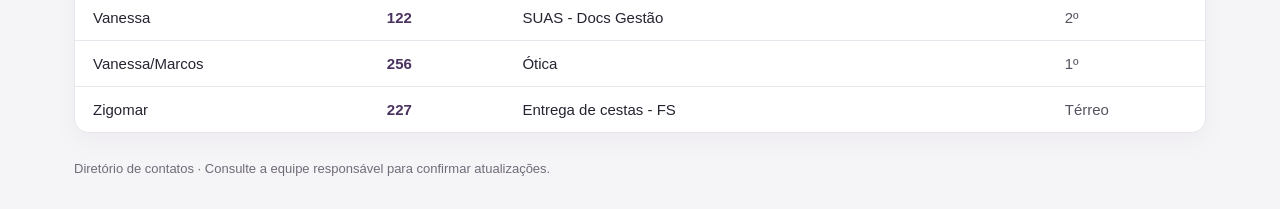
==== commit df00cf56: "Add files via upload" ====
--- a/index.html
+++ b/index.html
@@ -18,7 +18,7 @@
 </nav>
 </header>
 <main class="directory">
-<div class="toolbar"><div class="search-container"><input type="search" id="searchInput" placeholder="Pesquisar nome, ramal ou setor" aria-label="Pesquisar na lista" autocomplete="off"></div><div class="result-count" id="resultCount" aria-live="polite"></div></div>
+<div class="toolbar"><div class="filter-controls"><label class="filter-field search-field">Pesquisar<div class="search-container"><input type="search" id="searchInput" placeholder="Nome, ramal ou setor" aria-label="Pesquisar na lista" autocomplete="off"></div></label><label class="filter-field">Piso<select id="floorFilter" aria-label="Filtrar por piso"><option value="">Todos os pisos</option></select></label><label class="filter-field">Departamento<select id="departmentFilter" aria-label="Filtrar por departamento"><option value="">Todos os departamentos</option></select></label></div><div class="result-count" id="resultCount" aria-live="polite"></div></div>
 <div class="table-card"><div class="table-scroll">
 <table id="phoneTable">
             <tr>
--- a/style.css
+++ b/style.css
@@ -21,7 +21,7 @@
 }
 a { color: inherit; }
 .site-header {
-  background: #e6d5f4;
+  background: linear-gradient(110deg, #e6d5f4 0%, #ded0f0 52%, #d5c5eb 100%);
   color: var(--ink);
   padding: 20px max(24px, calc((100% - 1180px) / 2));
   border-bottom: 1px solid #d5c2e6;
@@ -58,6 +58,7 @@
 .pagination a:focus-visible, input:focus-visible { outline: 3px solid #c9a9ec; outline-offset: 3px; }
 main { max-width: 1180px; margin: 28px auto 64px; padding: 0 24px; }
 .toolbar { display: flex; align-items: center; justify-content: space-between; gap: 16px; margin-bottom: 14px; }
+.filter-controls { display: flex; align-items: flex-end; gap: 10px; flex: 1; flex-wrap: wrap; }
 .search-container { position: relative; flex: 1; max-width: 520px; }
 .search-container::before { content: "⌕"; position: absolute; left: 15px; top: 7px; color: #817b89; font-size: 24px; pointer-events: none; }
 .search-container input {
@@ -66,6 +67,10 @@
   color: var(--ink); font: inherit; font-size: 15px; box-shadow: 0 2px 8px #27183a08;
 }
 .search-container input::placeholder { color: #898491; }
+.filter-field { display: grid; gap: 4px; color: var(--muted); font-size: 12px; font-weight: 650; }
+.search-field { flex: 1; min-width: 230px; max-width: 520px; }
+.search-field .search-container { width: 100%; max-width: none; }
+.filter-field select { min-height: 48px; max-width: 230px; padding: 9px 34px 9px 12px; border: 1px solid #ded9e5; border-radius: 12px; background: var(--surface); color: var(--ink); font: inherit; font-size: 14px; }
 .result-count { color: var(--muted); font-size: 14px; white-space: nowrap; }
 .table-card { overflow: hidden; border: 1px solid var(--line); border-radius: 14px; background: var(--surface); box-shadow: 0 8px 26px #27183a0a; }
 .table-scroll { overflow-x: auto; }
@@ -93,7 +98,11 @@
   .pagination a { min-height: 39px; padding: 8px 13px; font-size: 13px; }
   main { margin: 22px auto 40px; padding: 0 14px; }
   .toolbar { align-items: flex-start; flex-direction: column; gap: 8px; }
+  .filter-controls { width: 100%; align-items: stretch; }
+  .search-field { flex-basis: 100%; max-width: none; }
   .search-container { width: 100%; max-width: none; }
+  .filter-field { flex: 1; min-width: min(100%, 145px); }
+  .filter-field select { width: 100%; max-width: none; }
   .result-count { padding-left: 2px; }
   th, td { padding: 12px 14px; }
   .site-footer { margin-top: -20px; padding: 0 18px; }
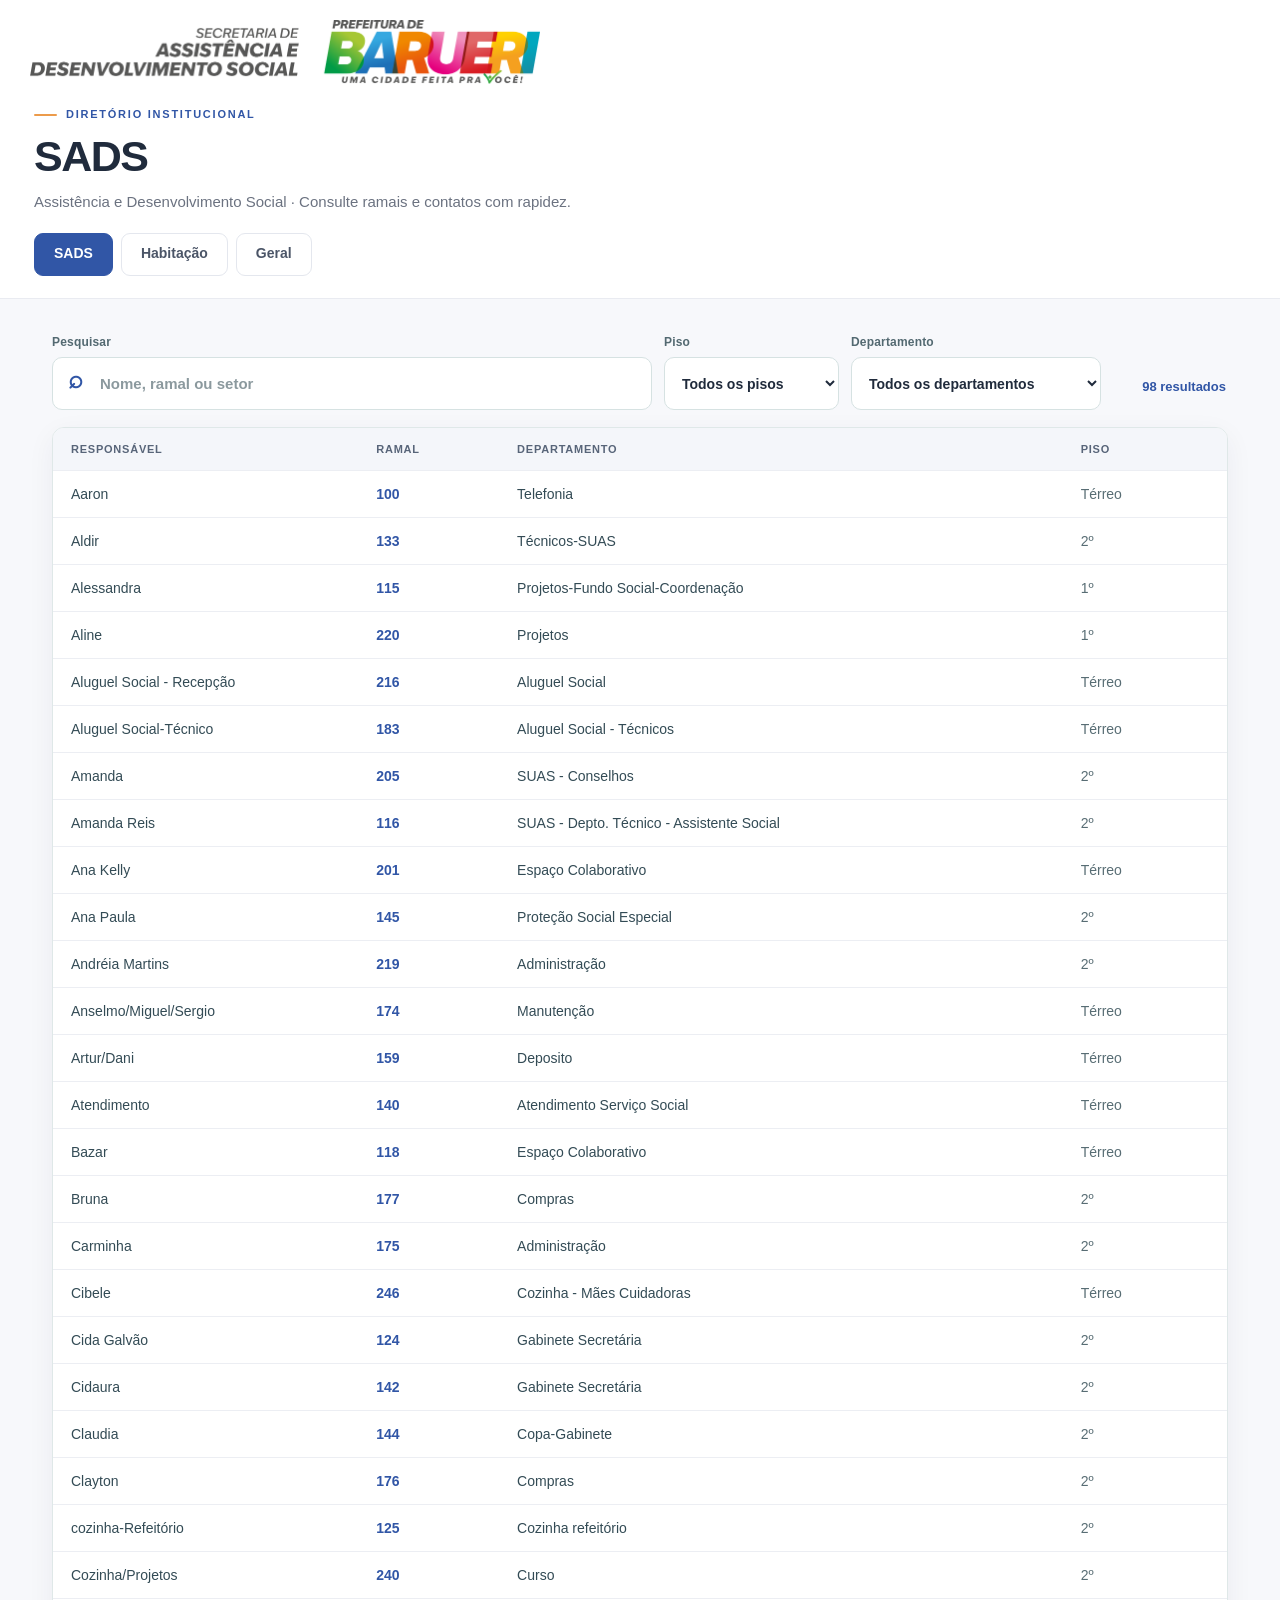
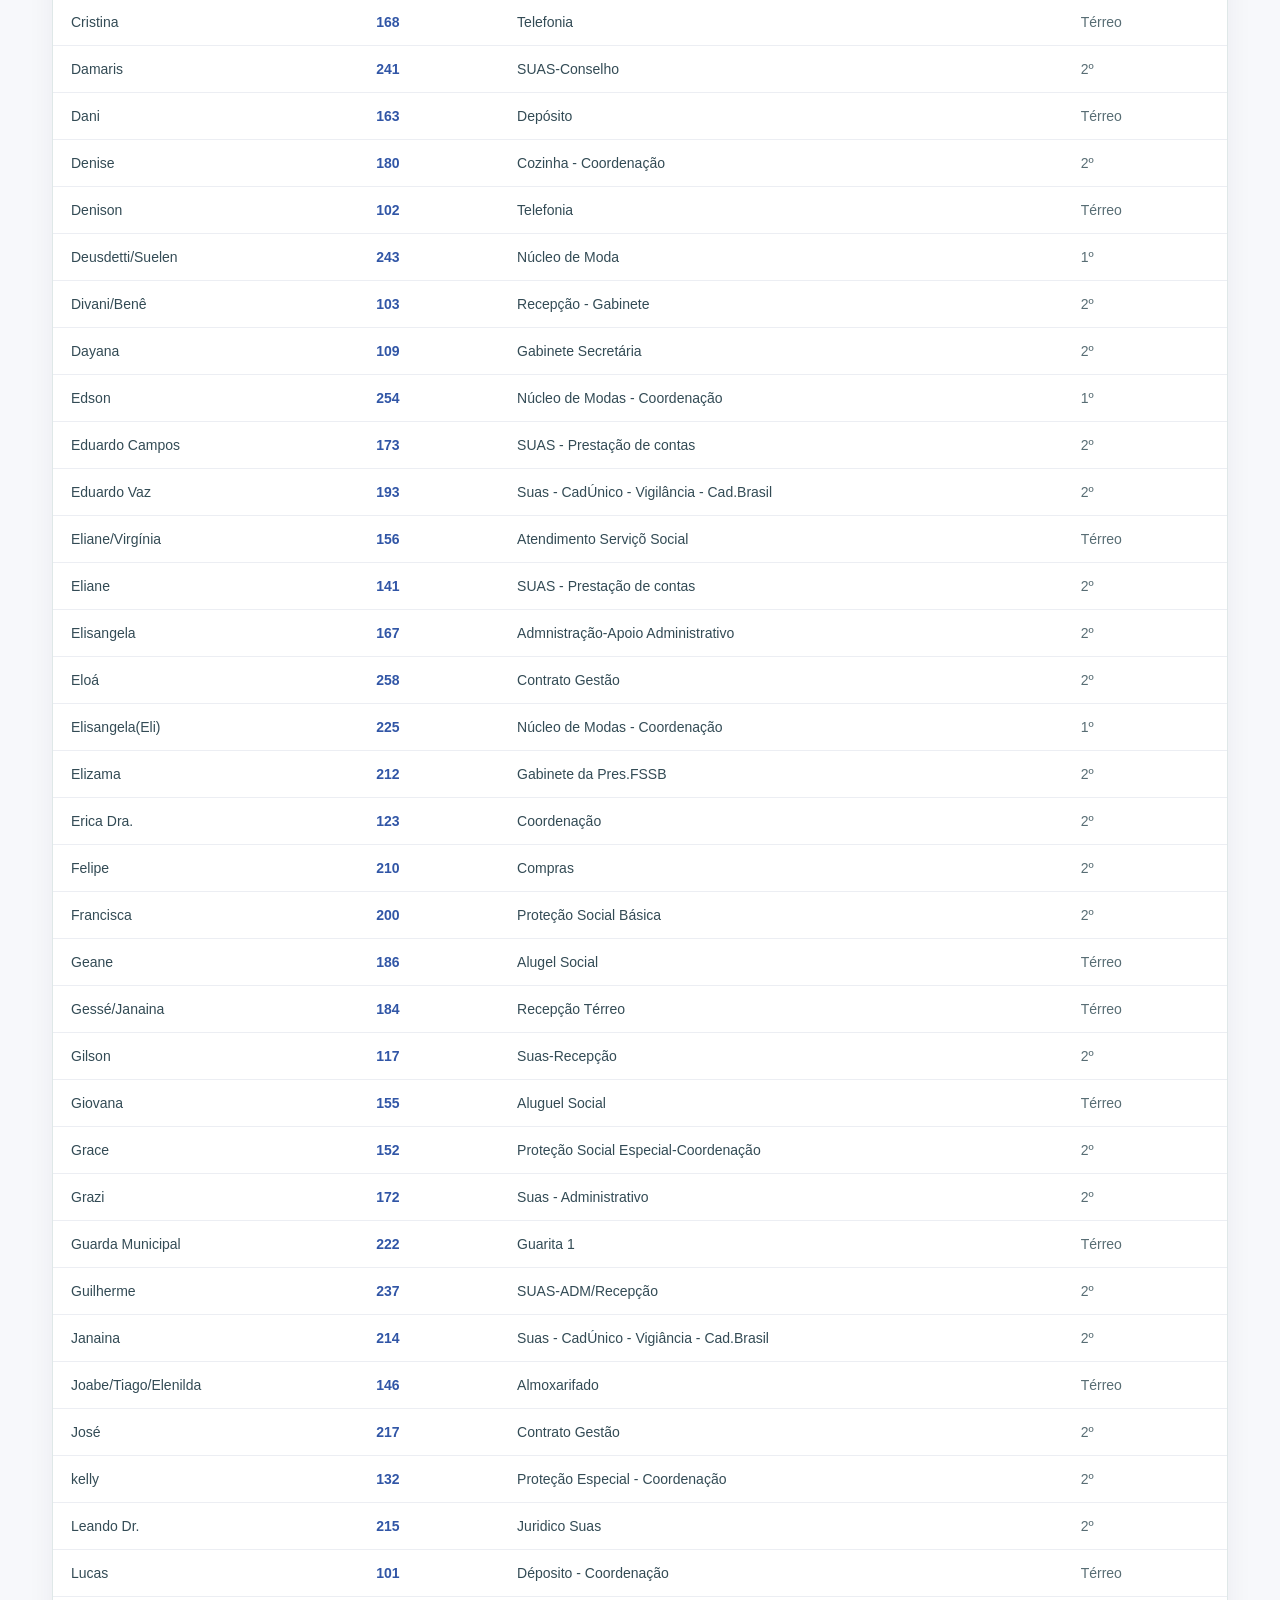
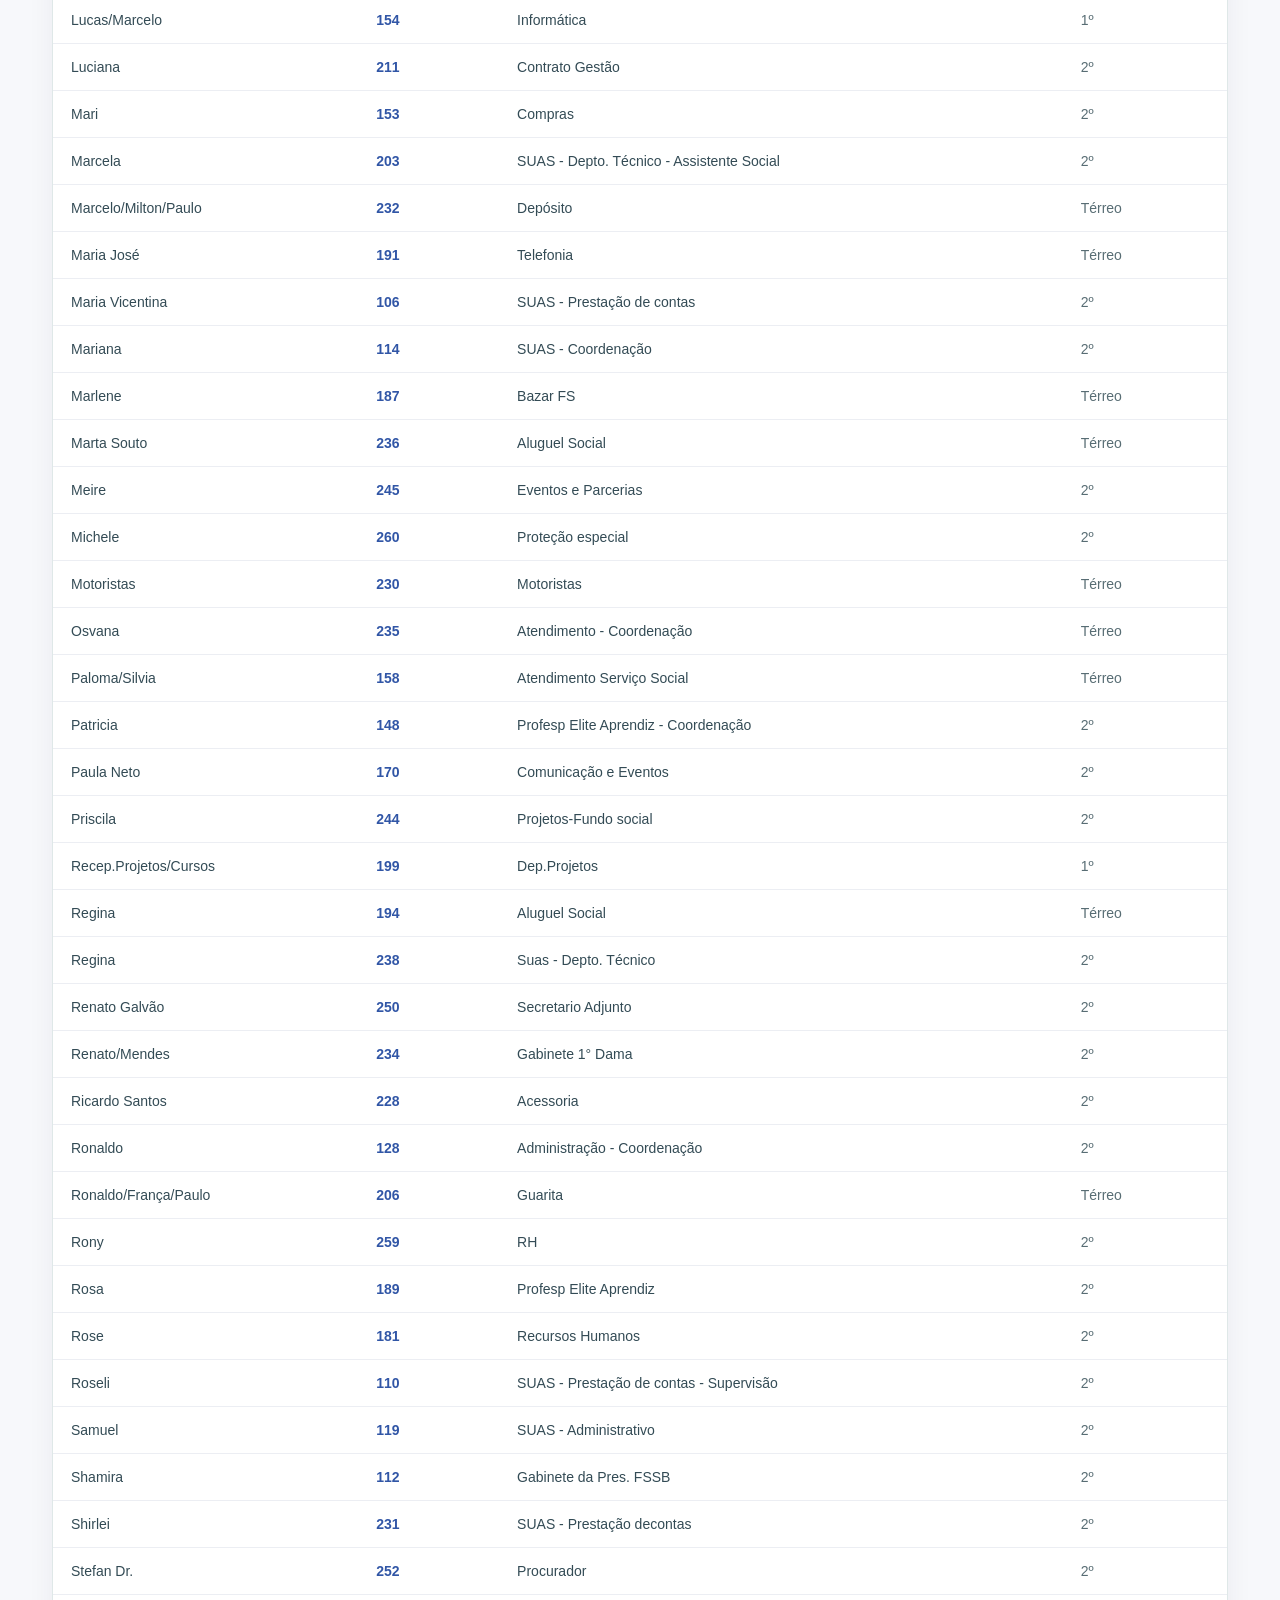
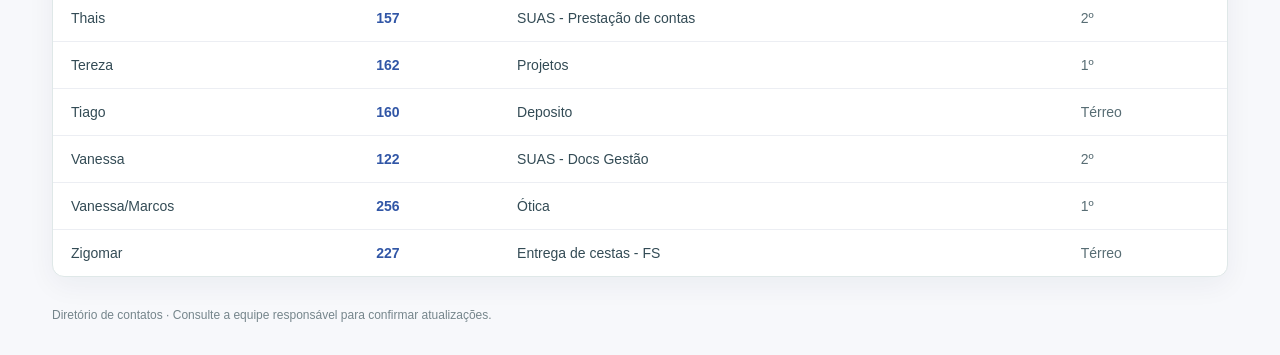
==== commit 463ea198: "Add files via upload" ====
--- a/index.html
+++ b/index.html
@@ -1,654 +1,625 @@
-<html lang="pt-BR">
-<head>
-<meta charset="UTF-8">
-<meta name="viewport" content="width=device-width, initial-scale=1">
-<meta name="theme-color" content="#e6d5f4">
-<title>Ramais SADS | Diretório de contatos</title>
-<link rel="icon" type="image/png" href="Design_sem_nome__2_-removebg-preview.png">
-<link rel="stylesheet" href="style.css">
-</head>
-<body>
-<header class="site-header">
-<div class="brand-row"><img src="ASSISTÊNCIA E DESENVOLVIMENTO SOCIAL - ESCURO (2).PNG" alt="Assistência e Desenvolvimento Social"></div>
-<div class="page-intro"><h1>SADS</h1><p>Assistência e Desenvolvimento Social · Consulte ramais e contatos com rapidez.</p></div>
-<nav class="pagination" aria-label="Seções do diretório">
-<a href="index.html" class="active" aria-current="page">SADS</a>
-<a href="habt.html">Habitação</a>
-<a href="geral.html">Geral</a>
-</nav>
-</header>
-<main class="directory">
-<div class="toolbar"><div class="filter-controls"><label class="filter-field search-field">Pesquisar<div class="search-container"><input type="search" id="searchInput" placeholder="Nome, ramal ou setor" aria-label="Pesquisar na lista" autocomplete="off"></div></label><label class="filter-field">Piso<select id="floorFilter" aria-label="Filtrar por piso"><option value="">Todos os pisos</option></select></label><label class="filter-field">Departamento<select id="departmentFilter" aria-label="Filtrar por departamento"><option value="">Todos os departamentos</option></select></label></div><div class="result-count" id="resultCount" aria-live="polite"></div></div>
-<div class="table-card"><div class="table-scroll">
-<table id="phoneTable">
-            <tr>
-                <th>Responsável</th>
-                <th>Ramal</th>
-                <th>Departamento</th>
-                <th>piso</th>
-            </tr>
-        <tr>
-            <td>Aaron</td>
-            <td>100</td>
-            <td>Telefonia</td>
-            <td>Térreo</td>
-        </tr>
-             <tr>
-            <td>Aldir</td>
-            <td>133</td>
-            <td>Técnicos-SUAS</td>
-            <td>2º</td>
-        </tr>
-        <tr>
-            <td>Alessandra</td>
-            <td>115</td>
-            <td>Projetos-Fundo Social-Coordenação</td>
-            <td>1º</td>
-        </tr>
-               <tr>
-            <td>Aline</td>
-            <td>220</td>
-            <td>Projetos</td>
-            <td>1º</td>
-        </tr>
-          <tr>
-            <td>Aluguel Social - Recepção</td>
-            <td>216</td>
-            <td>Aluguel Social</td>
-            <td>Térreo</td>
-        </tr>
-        <tr>
-            <td>Aluguel Social-Técnico</td>
-            <td>183</td>
-            <td>Aluguel Social - Técnicos</td>
-            <td>Térreo</td>
-        </tr>
-        <tr>
-            <td>Amanda</td>
-            <td>205</td>
-            <td>SUAS - Conselhos</td>
-            <td>2º</td>
-        </tr>
-         <tr>
-            <td>Amanda Reis</td>
-            <td>116</td>
-            <td>SUAS - Depto. Técnico - Assistente Social</td>
-            <td>2º</td>
-        </tr>
-        <tr>
-            <td>Ana Kelly</td>
-            <td>201</td>
-            <td>Espaço Colaborativo</td>
-            <td>Térreo</td>
-        </tr>
-        <tr>
-            <td>Ana Paula</td>
-            <td>145</td>
-            <td>Proteção Social Especial</td>
-            <td>2º</td>
-        </tr>
-        <tr>
-            <td>Andréia Martins</td>
-            <td>219</td>
-            <td>Administração</td>
-            <td>2º</td>
-        </tr>
-             <tr>
-            <td>Anselmo/Miguel/Sergio</td>
-            <td>174</td>
-            <td>Manutenção</td>
-            <td>Térreo</td>
-        </tr>
-             <tr>
-            <td>Artur/Dani</td>
-            <td>159</td>
-            <td>Deposito</td>
-            <td>Térreo</td>
-        </tr>
-            <tr>
-            <td>Atendimento</td>
-            <td>140</td>
-            <td>Atendimento Serviço Social</td>
-            <td>Térreo</td>
-        </tr>
-            <tr>
-            <td>Bazar</td>
-            <td>118</td>
-            <td>Espaço Colaborativo</td>
-            <td>Térreo</td>
-        </tr>
-        <tr>
-            <td>Bruna</td>
-            <td>177</td>
-            <td>Compras</td>
-            <td>2º</td>
-        </tr>
-        <tr>
-            <td>Carminha</td>
-            <td>175</td>
-            <td>Administração</td>
-            <td>2º</td>
-        </tr>
-        <tr>
-            <td>Cibele</td>
-            <td>246</td>
-            <td>Cozinha - Mães Cuidadoras</td>
-            <td>Térreo</td>
-        </tr>
-        <tr>
-            <td>Cida Galvão</td>
-            <td>124</td>
-            <td>Gabinete Secretária</td>
-            <td>2º</td>
-        </tr>
-        <tr>
-            <td>Cidaura</td>
-            <td>142</td>
-            <td>Gabinete Secretária</td>
-            <td>2º</td>
-        </tr>
-            <tr>
-            <td>Claudia</td>
-            <td>144</td>
-            <td>Copa-Gabinete</td>
-            <td>2º</td>
-        </tr>
-        <tr>
-            <td>Clayton</td>
-            <td>176</td>
-            <td>Compras</td>
-            <td>2º</td>
-        </tr>
-         <tr>
-            <td>cozinha-Refeitório</td>
-            <td>125</td>
-            <td>Cozinha refeitório</td>
-            <td>2º</td>
-        </tr>
-         <tr>
-            <td>Cozinha/Projetos</td>
-            <td>240</td>
-            <td>Curso</td>
-            <td>2º</td>
-        </tr>
-         <tr>
-            <td>Cristina</td>
-            <td>168</td>
-            <td>Telefonia</td>
-            <td>Térreo</td>
-        </tr>
-        <tr>
-            <td>Damaris</td>
-            <td>241</td>
-            <td>SUAS-Conselho</td>
-            <td>2º</td>
-        </tr>
-        <tr>
-            <td>Dani</td>
-            <td>163</td>
-            <td>Depósito</td>
-            <td>Térreo</td>
-        </tr>
-
-        <tr>
-            <td>Denise</td>
-            <td>180</td>
-            <td>Cozinha - Coordenação</td>
-            <td>2º</td>
-        </tr>
-        <tr>
-            <td>Denison</td>
-            <td>102</td>
-            <td>Telefonia</td>
-            <td>Térreo</td>
-        </tr>
-       <tr>
-            <td>Deusdetti/Suelen</td>
-            <td>243</td>
-            <td>Núcleo de Moda</td>
-            <td>1º</td>
-        </tr>
-        <tr>
-            <td>Divani/Benê</td>
-            <td>103</td>
-            <td>Recepção - Gabinete</td>
-            <td>2º</td>
-        </tr>
-        <tr>
-            <td>Dayana</td>
-            <td>109</td>
-            <td>Gabinete Secretária</td>
-            <td>2º</td>
-        </tr>
-
-             <tr>
-            <td>Edson</td>
-            <td>254</td>
-            <td>Núcleo de Modas - Coordenação</td>
-            <td>1º</td>
-        </tr>
-
-         <tr>
-            <td>Eduardo Campos</td>
-            <td>173</td>
-            <td>SUAS - Prestação de contas </td>
-            <td>2º</td>
-        </tr>
-       <tr>
-            <td>Eduardo Vaz</td>
-            <td>193</td>
-            <td>Suas - CadÚnico - Vigilância - Cad.Brasil</td>
-            <td>2º</td>
-        </tr>
-        <tr>
-            <td>Eliane/Virgínia</td>
-            <td>156</td>
-            <td>Atendimento Serviçõ Social</td>
-            <td>Térreo</td>
-        </tr>
-         <tr>
-            <td>Eliane</td>
-            <td>141</td>
-            <td>SUAS - Prestação de contas</td>
-            <td>2º</td>
-        </tr>
-        <tr>
-            <td>Elisangela</td>
-            <td>167</td>
-            <td>Admnistração-Apoio Administrativo</td>
-            <td>2º</td>
-        </tr>
-
-      <tr>
-            <td>Eloá</td>
-            <td>258</td>
-            <td>Contrato Gestão</td>
-            <td>2º</td>
-        </tr>
-
-       <tr>
-            <td>Elisangela(Eli)</td>
-            <td>225</td>
-            <td>Núcleo de Modas - Coordenação</td>
-            <td>1º</td>
-        </tr>
-        <tr>
-            <td>Elizama</td>
-            <td>212</td>
-            <td>Gabinete da Pres.FSSB</td>
-            <td>2º</td>
-        </tr>
-       <tr>
-            <td>Erica Dra.</td>
-            <td>123</td>
-            <td>Coordenação</td>
-            <td>2º</td>
-        </tr>
-        <tr>
-            <td>Felipe</td>
-            <td>210</td>
-            <td>Compras</td>
-            <td>2º</td>
-        </tr>
-        <tr>
-            <td>Francisca</td>
-            <td>200</td>
-            <td>Proteção Social Básica</td>
-            <td>2º</td>
-        </tr>
-        <tr>
-            <td>Geane</td>
-            <td>186</td>
-            <td>Alugel Social</td>
-            <td>Térreo</td>
-        </tr>
-        <tr>
-            <td>Gessé/Janaina</td>
-            <td>184</td>
-            <td>Recepção Térreo</td>
-            <td>Térreo </td>
-        </tr>
-       <tr>
-            <td>Gilson</td>
-            <td>117</td>
-            <td>Suas-Recepção</td>
-            <td>2º</td>
-        </tr>
-        <tr>
-            <td>Giovana</td>
-            <td>155</td>
-            <td>Aluguel Social</td>
-            <td>Térreo</td>
-        </tr>
-         <tr>
-            <td>Grace</td>
-            <td>152</td>
-            <td>Proteção Social Especial-Coordenação</td>
-            <td>2º</td>
-        </tr>
-        <tr>
-            <td>Grazi</td>
-            <td>172</td>
-            <td>Suas - Administrativo</td>
-            <td>2º</td>
-        </tr>
-            <tr>
-            <td>Guarda Municipal</td>
-            <td>222</td>
-            <td>Guarita 1</td>
-            <td>Térreo</td>
-        </tr>
-        <tr>
-            <td>Guilherme</td>
-            <td>237</td>
-            <td>SUAS-ADM/Recepção</td>
-            <td>2º</td>
-        </tr>
-      <tr>
-            <td>Janaina</td>
-            <td>214</td>
-            <td>Suas - CadÚnico - Vigiância - Cad.Brasil</td>
-            <td>2º</td>
-        </tr>
-      <tr>
-            <td>Joabe/Tiago/Elenilda</td>
-            <td>146</td>
-            <td>Almoxarifado</td>
-            <td>Térreo</td>
-        </tr>
-            <tr>
-            <td>José</td>
-            <td>217</td>
-            <td>Contrato Gestão</td>
-            <td>2º</td>
-        </tr>
-        <tr>
-            <td>kelly</td>
-            <td>132</td>
-            <td>Proteção Especial - Coordenação</td>
-            <td>2º</td>
-        </tr>
-        <tr>
-            <td>Leando Dr.</td>
-            <td>215</td>
-            <td>Juridico Suas</td>
-            <td>2º</td>
-        </tr>
-        <tr>
-            <td>Lucas</td>
-            <td>101</td>
-            <td>Déposito - Coordenação</td>
-            <td>Térreo</td>
-        </tr>
-        <tr>
-            <td>Lucas/Marcelo</td>
-            <td>154</td>
-            <td>Informática</td>
-            <td>1º</td>
-        </tr>
-      <tr>
-            <td>Luciana</td>
-            <td>211</td>
-            <td>Contrato Gestão</td>
-            <td>2º</td>
-        </tr>
-        <tr>
-            <td>Mari</td>
-            <td>153</td>
-            <td>Compras</td>
-            <td>2º</td>
-        </tr>
-         <tr>
-            <td>Marcela</td>
-            <td>203</td>
-            <td>SUAS - Depto. Técnico - Assistente Social</td>
-            <td>2º</td>
-        </tr>
-      <tr>
-            <td>Marcelo/Milton/Paulo</td>
-            <td>232</td>
-            <td>Depósito</td>
-            <td>Térreo</td>
-        </tr>
-    <tr>
-            <td>Maria José</td>
-            <td>191</td>
-            <td>Telefonia</td>
-            <td>Térreo</td>
-        </tr>
-      <tr>
-            <td>Maria Vicentina</td>
-            <td>106</td>
-            <td>SUAS - Prestação de contas</td>
-            <td>2º</td>
-        </tr>
-     <tr>
-            <td>Mariana</td>
-            <td>114</td>
-            <td>SUAS - Coordenação</td>
-            <td>2º</td>
-        </tr>
-            <tr>
-            <td>Marlene</td>
-            <td>187</td>
-            <td>Bazar FS</td>
-            <td>Térreo</td>
-        </tr>
-       <tr>
-            <td>Marta Souto</td>
-            <td>236</td>
-            <td>Aluguel Social</td>
-            <td>Térreo</td>
-        </tr>
-     <tr>
-            <td>Meire</td>
-            <td>245</td>
-            <td>Eventos e Parcerias</td>
-            <td>2º</td>
-        </tr>
-            <tr>
-            <td>Michele</td>
-            <td>260 </td>
-            <td>Proteção especial</td>
-            <td>2º</td>
-        </tr>
-     <tr>
-            <td>Motoristas</td>
-            <td>230</td>
-            <td>Motoristas</td>
-            <td>Térreo</td>
-        </tr>
-       <tr>
-            <td>Osvana</td>
-            <td>235</td>
-            <td>Atendimento - Coordenação</td>
-            <td>Térreo</td>
-        </tr>
-      <tr>
-            <td>Paloma/Silvia</td>
-            <td>158</td>
-            <td>Atendimento Serviço Social</td>
-            <td>Térreo</td>
-        </tr>
-       <tr>
-            <td>Patricia</td>
-            <td>148</td>
-            <td>Profesp Elite Aprendiz - Coordenação</td>
-            <td>2º</td>
-        </tr>
-        <tr>
-            <td>Paula Neto</td>
-            <td>170</td>
-            <td>Comunicação e Eventos</td>
-            <td>2º</td>
-        </tr>
-        <tr>
-            <td>Priscila</td>
-            <td>244</td>
-            <td>Projetos-Fundo social</td>
-            <td>2º</td>
-        </tr>
-      <tr>
-            <td>Recep.Projetos/Cursos</td>
-            <td>199</td>
-            <td>Dep.Projetos</td>
-            <td>1º</td>
-        </tr>
-        <tr>
-            <td>Regina</td>
-            <td>194</td>
-            <td>Aluguel Social</td>
-            <td>Térreo</td>
-        </tr>
-        <tr>
-            <td>Regina</td>
-            <td>238</td>
-            <td>Suas - Depto. Técnico</td>
-            <td>2º</td>
-        </tr>
-     <tr>
-            <td>Renato Galvão</td>
-            <td>250</td>
-            <td>Secretario Adjunto</td>
-            <td>2º</td>
-        </tr>
-     <tr>
-            <td>Renato/Mendes</td>
-            <td>234</td>
-            <td>Gabinete 1° Dama</td>
-            <td>2º</td>
-        </tr>
-     <tr>
-            <td>Ricardo Santos</td>
-            <td>228</td>
-            <td>Acessoria</td>
-            <td>2º</td>
-        </tr>
-    <tr>
-            <td>Ronaldo</td>
-            <td>128</td>
-            <td>Administração - Coordenação</td>
-            <td>2º</td>
-        </tr>
-     <tr>
-            <td>Ronaldo/França/Paulo</td>
-            <td>206</td>
-            <td>Guarita</td>
-            <td>Térreo</td>
-        </tr>
-     <tr>
-            <td>Rony</td>
-            <td>259</td>
-            <td>RH</td>
-            <td>2º</td>
-        </tr>
-     <tr>
-            <td>Rosa</td>
-            <td>189</td>
-            <td>Profesp Elite Aprendiz</td>
-            <td>2º</td>
-        </tr>
-      <tr>
-            <td>Rose</td>
-            <td>181</td>
-            <td>Recursos Humanos</td>
-            <td>2º</td>
-        </tr>
-     <tr>
-            <td>Roseli</td>
-            <td>110</td>
-            <td>SUAS - Prestação de contas - Supervisão</td>
-            <td>2º</td>
-        </tr>
-      <tr>
-            <td>Samuel</td>
-            <td>119</td>
-            <td>SUAS - Administrativo</td>
-            <td>2º</td>
-        </tr>
-    <tr>
-            <td>Shamira</td>
-            <td>112</td>
-            <td>Gabinete da Pres. FSSB</td>
-            <td>2º</td>
-        </tr>
-     <tr>
-            <td>Shirlei</td>
-            <td>231</td>
-            <td>SUAS - Prestação decontas</td>
-            <td>2º</td>
-        </tr>
-     <tr>
-            <td>Stefan Dr.</td>
-            <td>252</td>
-            <td>Procurador</td>
-            <td>2º</td>
-        </tr>
-    <tr>
-            <td>Thais</td>
-            <td>157</td>
-            <td>SUAS - Prestação de contas</td>
-            <td>2º</td>
-        </tr>
-        <tr>
-            <td>Tereza</td>
-            <td>162</td>
-            <td>Projetos</td>
-            <td>1º</td>
-        </tr>
-    <tr>
-            <td>Tiago</td>
-            <td>160</td>
-            <td>Deposito</td>
-            <td>Térreo</td>
-        </tr>
-    <tr>
-            <td>Vanessa</td>
-            <td>122</td>
-            <td>SUAS - Docs Gestão</td>
-            <td>2º</td>
-        </tr>
-         <tr>
-            <td>Vanessa/Marcos</td>
-            <td>256</td>
-            <td>Ótica</td>
-            <td>1º</td>
-        </tr>
-        <tr>
-            <td>Zigomar</td>
-            <td>227</td>
-            <td>Entrega de cestas - FS</td>
-            <td>Térreo</td>
-        </tr>
-      </table>
-</div></div>
-<p class="empty-state" id="emptyState" hidden>Nenhum contato encontrado. Tente outra busca.</p>
-</main>
-<footer class="site-footer">Diretório de contatos · Consulte a equipe responsável para confirmar atualizações.</footer>
-<script src="script.js"></script>
-</body>
-
-</html>
-
-
-
-
-
-
-
-
-
-
-
-
-
-
-
-
-
-
-
-
-
-
-
+<html lang="pt-BR">
+<head>
+<meta charset="utf-8"/>
+<meta content="width=device-width, initial-scale=1" name="viewport"/>
+<meta content="#e6d5f4" name="theme-color"/>
+<title>Ramais SADS | Diretório de contatos</title>
+<link href="favicon.png" rel="icon" type="image/png"/>
+<link href="style.css" rel="stylesheet"/>
+<meta content="Diretório institucional de ramais e contatos da Prefeitura de Barueri." name="description"/></head>
+<body>
+<header class="site-header">
+<div class="brand-row"><img alt="Assistência e Desenvolvimento Social" src="logo-sads.png"/></div>
+<div class="page-intro"><span class="eyebrow">DIRETÓRIO INSTITUCIONAL</span><h1>SADS</h1><p>Assistência e Desenvolvimento Social · Consulte ramais e contatos com rapidez.</p></div>
+<nav aria-label="Seções do diretório" class="pagination">
+<a aria-current="page" class="active" href="index.html">SADS</a>
+<a href="habt.html">Habitação</a>
+<a href="geral.html">Geral</a>
+</nav>
+</header>
+<main class="directory">
+<div class="toolbar"><div class="filter-controls"><label class="filter-field search-field">Pesquisar<div class="search-container"><input aria-label="Pesquisar na lista" autocomplete="off" id="searchInput" placeholder="Nome, ramal ou setor" type="search"/></div></label><label class="filter-field">Piso<select aria-label="Filtrar por piso" id="floorFilter"><option value="">Todos os pisos</option></select></label><label class="filter-field">Departamento<select aria-label="Filtrar por departamento" id="departmentFilter"><option value="">Todos os departamentos</option></select></label></div><div aria-live="polite" class="result-count" id="resultCount"></div></div>
+<div class="table-card"><div class="table-scroll">
+<table id="phoneTable">
+<tr class="table-heading">
+<th>Responsável</th>
+<th>Ramal</th>
+<th>Departamento</th>
+<th>piso</th>
+</tr>
+<tr>
+<td data-label="Responsável">Aaron</td>
+<td data-label="Ramal">100</td>
+<td data-label="Departamento">Telefonia</td>
+<td data-label="Piso">Térreo</td>
+</tr>
+<tr>
+<td data-label="Responsável">Aldir</td>
+<td data-label="Ramal">133</td>
+<td data-label="Departamento">Técnicos-SUAS</td>
+<td data-label="Piso">2º</td>
+</tr>
+<tr>
+<td data-label="Responsável">Alessandra</td>
+<td data-label="Ramal">115</td>
+<td data-label="Departamento">Projetos-Fundo Social-Coordenação</td>
+<td data-label="Piso">1º</td>
+</tr>
+<tr>
+<td data-label="Responsável">Aline</td>
+<td data-label="Ramal">220</td>
+<td data-label="Departamento">Projetos</td>
+<td data-label="Piso">1º</td>
+</tr>
+<tr>
+<td data-label="Responsável">Aluguel Social - Recepção</td>
+<td data-label="Ramal">216</td>
+<td data-label="Departamento">Aluguel Social</td>
+<td data-label="Piso">Térreo</td>
+</tr>
+<tr>
+<td data-label="Responsável">Aluguel Social-Técnico</td>
+<td data-label="Ramal">183</td>
+<td data-label="Departamento">Aluguel Social - Técnicos</td>
+<td data-label="Piso">Térreo</td>
+</tr>
+<tr>
+<td data-label="Responsável">Amanda</td>
+<td data-label="Ramal">205</td>
+<td data-label="Departamento">SUAS - Conselhos</td>
+<td data-label="Piso">2º</td>
+</tr>
+<tr>
+<td data-label="Responsável">Amanda Reis</td>
+<td data-label="Ramal">116</td>
+<td data-label="Departamento">SUAS - Depto. Técnico - Assistente Social</td>
+<td data-label="Piso">2º</td>
+</tr>
+<tr>
+<td data-label="Responsável">Ana Kelly</td>
+<td data-label="Ramal">201</td>
+<td data-label="Departamento">Espaço Colaborativo</td>
+<td data-label="Piso">Térreo</td>
+</tr>
+<tr>
+<td data-label="Responsável">Ana Paula</td>
+<td data-label="Ramal">145</td>
+<td data-label="Departamento">Proteção Social Especial</td>
+<td data-label="Piso">2º</td>
+</tr>
+<tr>
+<td data-label="Responsável">Andréia Martins</td>
+<td data-label="Ramal">219</td>
+<td data-label="Departamento">Administração</td>
+<td data-label="Piso">2º</td>
+</tr>
+<tr>
+<td data-label="Responsável">Anselmo/Miguel/Sergio</td>
+<td data-label="Ramal">174</td>
+<td data-label="Departamento">Manutenção</td>
+<td data-label="Piso">Térreo</td>
+</tr>
+<tr>
+<td data-label="Responsável">Artur/Dani</td>
+<td data-label="Ramal">159</td>
+<td data-label="Departamento">Deposito</td>
+<td data-label="Piso">Térreo</td>
+</tr>
+<tr>
+<td data-label="Responsável">Atendimento</td>
+<td data-label="Ramal">140</td>
+<td data-label="Departamento">Atendimento Serviço Social</td>
+<td data-label="Piso">Térreo</td>
+</tr>
+<tr>
+<td data-label="Responsável">Bazar</td>
+<td data-label="Ramal">118</td>
+<td data-label="Departamento">Espaço Colaborativo</td>
+<td data-label="Piso">Térreo</td>
+</tr>
+<tr>
+<td data-label="Responsável">Bruna</td>
+<td data-label="Ramal">177</td>
+<td data-label="Departamento">Compras</td>
+<td data-label="Piso">2º</td>
+</tr>
+<tr>
+<td data-label="Responsável">Carminha</td>
+<td data-label="Ramal">175</td>
+<td data-label="Departamento">Administração</td>
+<td data-label="Piso">2º</td>
+</tr>
+<tr>
+<td data-label="Responsável">Cibele</td>
+<td data-label="Ramal">246</td>
+<td data-label="Departamento">Cozinha - Mães Cuidadoras</td>
+<td data-label="Piso">Térreo</td>
+</tr>
+<tr>
+<td data-label="Responsável">Cida Galvão</td>
+<td data-label="Ramal">124</td>
+<td data-label="Departamento">Gabinete Secretária</td>
+<td data-label="Piso">2º</td>
+</tr>
+<tr>
+<td data-label="Responsável">Cidaura</td>
+<td data-label="Ramal">142</td>
+<td data-label="Departamento">Gabinete Secretária</td>
+<td data-label="Piso">2º</td>
+</tr>
+<tr>
+<td data-label="Responsável">Claudia</td>
+<td data-label="Ramal">144</td>
+<td data-label="Departamento">Copa-Gabinete</td>
+<td data-label="Piso">2º</td>
+</tr>
+<tr>
+<td data-label="Responsável">Clayton</td>
+<td data-label="Ramal">176</td>
+<td data-label="Departamento">Compras</td>
+<td data-label="Piso">2º</td>
+</tr>
+<tr>
+<td data-label="Responsável">cozinha-Refeitório</td>
+<td data-label="Ramal">125</td>
+<td data-label="Departamento">Cozinha refeitório</td>
+<td data-label="Piso">2º</td>
+</tr>
+<tr>
+<td data-label="Responsável">Cozinha/Projetos</td>
+<td data-label="Ramal">240</td>
+<td data-label="Departamento">Curso</td>
+<td data-label="Piso">2º</td>
+</tr>
+<tr>
+<td data-label="Responsável">Cristina</td>
+<td data-label="Ramal">168</td>
+<td data-label="Departamento">Telefonia</td>
+<td data-label="Piso">Térreo</td>
+</tr>
+<tr>
+<td data-label="Responsável">Damaris</td>
+<td data-label="Ramal">241</td>
+<td data-label="Departamento">SUAS-Conselho</td>
+<td data-label="Piso">2º</td>
+</tr>
+<tr>
+<td data-label="Responsável">Dani</td>
+<td data-label="Ramal">163</td>
+<td data-label="Departamento">Depósito</td>
+<td data-label="Piso">Térreo</td>
+</tr>
+<tr>
+<td data-label="Responsável">Denise</td>
+<td data-label="Ramal">180</td>
+<td data-label="Departamento">Cozinha - Coordenação</td>
+<td data-label="Piso">2º</td>
+</tr>
+<tr>
+<td data-label="Responsável">Denison</td>
+<td data-label="Ramal">102</td>
+<td data-label="Departamento">Telefonia</td>
+<td data-label="Piso">Térreo</td>
+</tr>
+<tr>
+<td data-label="Responsável">Deusdetti/Suelen</td>
+<td data-label="Ramal">243</td>
+<td data-label="Departamento">Núcleo de Moda</td>
+<td data-label="Piso">1º</td>
+</tr>
+<tr>
+<td data-label="Responsável">Divani/Benê</td>
+<td data-label="Ramal">103</td>
+<td data-label="Departamento">Recepção - Gabinete</td>
+<td data-label="Piso">2º</td>
+</tr>
+<tr>
+<td data-label="Responsável">Dayana</td>
+<td data-label="Ramal">109</td>
+<td data-label="Departamento">Gabinete Secretária</td>
+<td data-label="Piso">2º</td>
+</tr>
+<tr>
+<td data-label="Responsável">Edson</td>
+<td data-label="Ramal">254</td>
+<td data-label="Departamento">Núcleo de Modas - Coordenação</td>
+<td data-label="Piso">1º</td>
+</tr>
+<tr>
+<td data-label="Responsável">Eduardo Campos</td>
+<td data-label="Ramal">173</td>
+<td data-label="Departamento">SUAS - Prestação de contas </td>
+<td data-label="Piso">2º</td>
+</tr>
+<tr>
+<td data-label="Responsável">Eduardo Vaz</td>
+<td data-label="Ramal">193</td>
+<td data-label="Departamento">Suas - CadÚnico - Vigilância - Cad.Brasil</td>
+<td data-label="Piso">2º</td>
+</tr>
+<tr>
+<td data-label="Responsável">Eliane/Virgínia</td>
+<td data-label="Ramal">156</td>
+<td data-label="Departamento">Atendimento Serviçõ Social</td>
+<td data-label="Piso">Térreo</td>
+</tr>
+<tr>
+<td data-label="Responsável">Eliane</td>
+<td data-label="Ramal">141</td>
+<td data-label="Departamento">SUAS - Prestação de contas</td>
+<td data-label="Piso">2º</td>
+</tr>
+<tr>
+<td data-label="Responsável">Elisangela</td>
+<td data-label="Ramal">167</td>
+<td data-label="Departamento">Admnistração-Apoio Administrativo</td>
+<td data-label="Piso">2º</td>
+</tr>
+<tr>
+<td data-label="Responsável">Eloá</td>
+<td data-label="Ramal">258</td>
+<td data-label="Departamento">Contrato Gestão</td>
+<td data-label="Piso">2º</td>
+</tr>
+<tr>
+<td data-label="Responsável">Elisangela(Eli)</td>
+<td data-label="Ramal">225</td>
+<td data-label="Departamento">Núcleo de Modas - Coordenação</td>
+<td data-label="Piso">1º</td>
+</tr>
+<tr>
+<td data-label="Responsável">Elizama</td>
+<td data-label="Ramal">212</td>
+<td data-label="Departamento">Gabinete da Pres.FSSB</td>
+<td data-label="Piso">2º</td>
+</tr>
+<tr>
+<td data-label="Responsável">Erica Dra.</td>
+<td data-label="Ramal">123</td>
+<td data-label="Departamento">Coordenação</td>
+<td data-label="Piso">2º</td>
+</tr>
+<tr>
+<td data-label="Responsável">Felipe</td>
+<td data-label="Ramal">210</td>
+<td data-label="Departamento">Compras</td>
+<td data-label="Piso">2º</td>
+</tr>
+<tr>
+<td data-label="Responsável">Francisca</td>
+<td data-label="Ramal">200</td>
+<td data-label="Departamento">Proteção Social Básica</td>
+<td data-label="Piso">2º</td>
+</tr>
+<tr>
+<td data-label="Responsável">Geane</td>
+<td data-label="Ramal">186</td>
+<td data-label="Departamento">Alugel Social</td>
+<td data-label="Piso">Térreo</td>
+</tr>
+<tr>
+<td data-label="Responsável">Gessé/Janaina</td>
+<td data-label="Ramal">184</td>
+<td data-label="Departamento">Recepção Térreo</td>
+<td data-label="Piso">Térreo </td>
+</tr>
+<tr>
+<td data-label="Responsável">Gilson</td>
+<td data-label="Ramal">117</td>
+<td data-label="Departamento">Suas-Recepção</td>
+<td data-label="Piso">2º</td>
+</tr>
+<tr>
+<td data-label="Responsável">Giovana</td>
+<td data-label="Ramal">155</td>
+<td data-label="Departamento">Aluguel Social</td>
+<td data-label="Piso">Térreo</td>
+</tr>
+<tr>
+<td data-label="Responsável">Grace</td>
+<td data-label="Ramal">152</td>
+<td data-label="Departamento">Proteção Social Especial-Coordenação</td>
+<td data-label="Piso">2º</td>
+</tr>
+<tr>
+<td data-label="Responsável">Grazi</td>
+<td data-label="Ramal">172</td>
+<td data-label="Departamento">Suas - Administrativo</td>
+<td data-label="Piso">2º</td>
+</tr>
+<tr>
+<td data-label="Responsável">Guarda Municipal</td>
+<td data-label="Ramal">222</td>
+<td data-label="Departamento">Guarita 1</td>
+<td data-label="Piso">Térreo</td>
+</tr>
+<tr>
+<td data-label="Responsável">Guilherme</td>
+<td data-label="Ramal">237</td>
+<td data-label="Departamento">SUAS-ADM/Recepção</td>
+<td data-label="Piso">2º</td>
+</tr>
+<tr>
+<td data-label="Responsável">Janaina</td>
+<td data-label="Ramal">214</td>
+<td data-label="Departamento">Suas - CadÚnico - Vigiância - Cad.Brasil</td>
+<td data-label="Piso">2º</td>
+</tr>
+<tr>
+<td data-label="Responsável">Joabe/Tiago/Elenilda</td>
+<td data-label="Ramal">146</td>
+<td data-label="Departamento">Almoxarifado</td>
+<td data-label="Piso">Térreo</td>
+</tr>
+<tr>
+<td data-label="Responsável">José</td>
+<td data-label="Ramal">217</td>
+<td data-label="Departamento">Contrato Gestão</td>
+<td data-label="Piso">2º</td>
+</tr>
+<tr>
+<td data-label="Responsável">kelly</td>
+<td data-label="Ramal">132</td>
+<td data-label="Departamento">Proteção Especial - Coordenação</td>
+<td data-label="Piso">2º</td>
+</tr>
+<tr>
+<td data-label="Responsável">Leando Dr.</td>
+<td data-label="Ramal">215</td>
+<td data-label="Departamento">Juridico Suas</td>
+<td data-label="Piso">2º</td>
+</tr>
+<tr>
+<td data-label="Responsável">Lucas</td>
+<td data-label="Ramal">101</td>
+<td data-label="Departamento">Déposito - Coordenação</td>
+<td data-label="Piso">Térreo</td>
+</tr>
+<tr>
+<td data-label="Responsável">Lucas/Marcelo</td>
+<td data-label="Ramal">154</td>
+<td data-label="Departamento">Informática</td>
+<td data-label="Piso">1º</td>
+</tr>
+<tr>
+<td data-label="Responsável">Luciana</td>
+<td data-label="Ramal">211</td>
+<td data-label="Departamento">Contrato Gestão</td>
+<td data-label="Piso">2º</td>
+</tr>
+<tr>
+<td data-label="Responsável">Mari</td>
+<td data-label="Ramal">153</td>
+<td data-label="Departamento">Compras</td>
+<td data-label="Piso">2º</td>
+</tr>
+<tr>
+<td data-label="Responsável">Marcela</td>
+<td data-label="Ramal">203</td>
+<td data-label="Departamento">SUAS - Depto. Técnico - Assistente Social</td>
+<td data-label="Piso">2º</td>
+</tr>
+<tr>
+<td data-label="Responsável">Marcelo/Milton/Paulo</td>
+<td data-label="Ramal">232</td>
+<td data-label="Departamento">Depósito</td>
+<td data-label="Piso">Térreo</td>
+</tr>
+<tr>
+<td data-label="Responsável">Maria José</td>
+<td data-label="Ramal">191</td>
+<td data-label="Departamento">Telefonia</td>
+<td data-label="Piso">Térreo</td>
+</tr>
+<tr>
+<td data-label="Responsável">Maria Vicentina</td>
+<td data-label="Ramal">106</td>
+<td data-label="Departamento">SUAS - Prestação de contas</td>
+<td data-label="Piso">2º</td>
+</tr>
+<tr>
+<td data-label="Responsável">Mariana</td>
+<td data-label="Ramal">114</td>
+<td data-label="Departamento">SUAS - Coordenação</td>
+<td data-label="Piso">2º</td>
+</tr>
+<tr>
+<td data-label="Responsável">Marlene</td>
+<td data-label="Ramal">187</td>
+<td data-label="Departamento">Bazar FS</td>
+<td data-label="Piso">Térreo</td>
+</tr>
+<tr>
+<td data-label="Responsável">Marta Souto</td>
+<td data-label="Ramal">236</td>
+<td data-label="Departamento">Aluguel Social</td>
+<td data-label="Piso">Térreo</td>
+</tr>
+<tr>
+<td data-label="Responsável">Meire</td>
+<td data-label="Ramal">245</td>
+<td data-label="Departamento">Eventos e Parcerias</td>
+<td data-label="Piso">2º</td>
+</tr>
+<tr>
+<td data-label="Responsável">Michele</td>
+<td data-label="Ramal">260 </td>
+<td data-label="Departamento">Proteção especial</td>
+<td data-label="Piso">2º</td>
+</tr>
+<tr>
+<td data-label="Responsável">Motoristas</td>
+<td data-label="Ramal">230</td>
+<td data-label="Departamento">Motoristas</td>
+<td data-label="Piso">Térreo</td>
+</tr>
+<tr>
+<td data-label="Responsável">Osvana</td>
+<td data-label="Ramal">235</td>
+<td data-label="Departamento">Atendimento - Coordenação</td>
+<td data-label="Piso">Térreo</td>
+</tr>
+<tr>
+<td data-label="Responsável">Paloma/Silvia</td>
+<td data-label="Ramal">158</td>
+<td data-label="Departamento">Atendimento Serviço Social</td>
+<td data-label="Piso">Térreo</td>
+</tr>
+<tr>
+<td data-label="Responsável">Patricia</td>
+<td data-label="Ramal">148</td>
+<td data-label="Departamento">Profesp Elite Aprendiz - Coordenação</td>
+<td data-label="Piso">2º</td>
+</tr>
+<tr>
+<td data-label="Responsável">Paula Neto</td>
+<td data-label="Ramal">170</td>
+<td data-label="Departamento">Comunicação e Eventos</td>
+<td data-label="Piso">2º</td>
+</tr>
+<tr>
+<td data-label="Responsável">Priscila</td>
+<td data-label="Ramal">244</td>
+<td data-label="Departamento">Projetos-Fundo social</td>
+<td data-label="Piso">2º</td>
+</tr>
+<tr>
+<td data-label="Responsável">Recep.Projetos/Cursos</td>
+<td data-label="Ramal">199</td>
+<td data-label="Departamento">Dep.Projetos</td>
+<td data-label="Piso">1º</td>
+</tr>
+<tr>
+<td data-label="Responsável">Regina</td>
+<td data-label="Ramal">194</td>
+<td data-label="Departamento">Aluguel Social</td>
+<td data-label="Piso">Térreo</td>
+</tr>
+<tr>
+<td data-label="Responsável">Regina</td>
+<td data-label="Ramal">238</td>
+<td data-label="Departamento">Suas - Depto. Técnico</td>
+<td data-label="Piso">2º</td>
+</tr>
+<tr>
+<td data-label="Responsável">Renato Galvão</td>
+<td data-label="Ramal">250</td>
+<td data-label="Departamento">Secretario Adjunto</td>
+<td data-label="Piso">2º</td>
+</tr>
+<tr>
+<td data-label="Responsável">Renato/Mendes</td>
+<td data-label="Ramal">234</td>
+<td data-label="Departamento">Gabinete 1° Dama</td>
+<td data-label="Piso">2º</td>
+</tr>
+<tr>
+<td data-label="Responsável">Ricardo Santos</td>
+<td data-label="Ramal">228</td>
+<td data-label="Departamento">Acessoria</td>
+<td data-label="Piso">2º</td>
+</tr>
+<tr>
+<td data-label="Responsável">Ronaldo</td>
+<td data-label="Ramal">128</td>
+<td data-label="Departamento">Administração - Coordenação</td>
+<td data-label="Piso">2º</td>
+</tr>
+<tr>
+<td data-label="Responsável">Ronaldo/França/Paulo</td>
+<td data-label="Ramal">206</td>
+<td data-label="Departamento">Guarita</td>
+<td data-label="Piso">Térreo</td>
+</tr>
+<tr>
+<td data-label="Responsável">Rony</td>
+<td data-label="Ramal">259</td>
+<td data-label="Departamento">RH</td>
+<td data-label="Piso">2º</td>
+</tr>
+<tr>
+<td data-label="Responsável">Rosa</td>
+<td data-label="Ramal">189</td>
+<td data-label="Departamento">Profesp Elite Aprendiz</td>
+<td data-label="Piso">2º</td>
+</tr>
+<tr>
+<td data-label="Responsável">Rose</td>
+<td data-label="Ramal">181</td>
+<td data-label="Departamento">Recursos Humanos</td>
+<td data-label="Piso">2º</td>
+</tr>
+<tr>
+<td data-label="Responsável">Roseli</td>
+<td data-label="Ramal">110</td>
+<td data-label="Departamento">SUAS - Prestação de contas - Supervisão</td>
+<td data-label="Piso">2º</td>
+</tr>
+<tr>
+<td data-label="Responsável">Samuel</td>
+<td data-label="Ramal">119</td>
+<td data-label="Departamento">SUAS - Administrativo</td>
+<td data-label="Piso">2º</td>
+</tr>
+<tr>
+<td data-label="Responsável">Shamira</td>
+<td data-label="Ramal">112</td>
+<td data-label="Departamento">Gabinete da Pres. FSSB</td>
+<td data-label="Piso">2º</td>
+</tr>
+<tr>
+<td data-label="Responsável">Shirlei</td>
+<td data-label="Ramal">231</td>
+<td data-label="Departamento">SUAS - Prestação decontas</td>
+<td data-label="Piso">2º</td>
+</tr>
+<tr>
+<td data-label="Responsável">Stefan Dr.</td>
+<td data-label="Ramal">252</td>
+<td data-label="Departamento">Procurador</td>
+<td data-label="Piso">2º</td>
+</tr>
+<tr>
+<td data-label="Responsável">Thais</td>
+<td data-label="Ramal">157</td>
+<td data-label="Departamento">SUAS - Prestação de contas</td>
+<td data-label="Piso">2º</td>
+</tr>
+<tr>
+<td data-label="Responsável">Tereza</td>
+<td data-label="Ramal">162</td>
+<td data-label="Departamento">Projetos</td>
+<td data-label="Piso">1º</td>
+</tr>
+<tr>
+<td data-label="Responsável">Tiago</td>
+<td data-label="Ramal">160</td>
+<td data-label="Departamento">Deposito</td>
+<td data-label="Piso">Térreo</td>
+</tr>
+<tr>
+<td data-label="Responsável">Vanessa</td>
+<td data-label="Ramal">122</td>
+<td data-label="Departamento">SUAS - Docs Gestão</td>
+<td data-label="Piso">2º</td>
+</tr>
+<tr>
+<td data-label="Responsável">Vanessa/Marcos</td>
+<td data-label="Ramal">256</td>
+<td data-label="Departamento">Ótica</td>
+<td data-label="Piso">1º</td>
+</tr>
+<tr>
+<td data-label="Responsável">Zigomar</td>
+<td data-label="Ramal">227</td>
+<td data-label="Departamento">Entrega de cestas - FS</td>
+<td data-label="Piso">Térreo</td>
+</tr>
+</table>
+</div></div>
+<p class="empty-state" hidden="" id="emptyState">Nenhum contato encontrado. Tente outra busca.</p>
+</main>
+<footer class="site-footer">Diretório de contatos · Consulte a equipe responsável para confirmar atualizações.</footer>
+<script src="script.js"></script>
+</body>
+</html>
--- a/style.css
+++ b/style.css
@@ -1,110 +1,131 @@
-:root {
-  color-scheme: light;
-  --ink: #282331;
-  --muted: #716c79;
-  --brand: #49325f;
-  --brand-dark: #342346;
-  --accent: #39a96b;
-  --surface: #fff;
-  --page: #f5f4f7;
-  --line: #e8e5ed;
-  --focus: #9a75c0;
-  font-family: Inter, "Segoe UI", Roboto, Arial, sans-serif;
-}
-
-* { box-sizing: border-box; }
-body {
-  margin: 0;
-  color: var(--ink);
-  background: var(--page);
-  line-height: 1.5;
-}
-a { color: inherit; }
-.site-header {
-  background: linear-gradient(110deg, #e6d5f4 0%, #ded0f0 52%, #d5c5eb 100%);
-  color: var(--ink);
-  padding: 20px max(24px, calc((100% - 1180px) / 2));
-  border-bottom: 1px solid #d5c2e6;
-  box-shadow: 0 3px 14px #27183a08;
-}
-.brand-row { display: flex; align-items: center; gap: 16px; min-height: 54px; }
-.brand-row img { display: block; max-width: min(100%, 480px); max-height: 66px; object-fit: contain; object-position: left center; }
-.brand-row-habt { gap: 0; }
-.page-intro { max-width: 1180px; margin: 28px auto 0; padding: 0 24px; }
-.page-intro h1 { margin: 0; font-size: clamp(28px, 4vw, 38px); line-height: 1.15; letter-spacing: -.035em; }
-.page-intro p { margin: 8px 0 0; color: var(--muted); font-size: 16px; }
-.pagination {
-  display: flex;
-  gap: 8px;
-  max-width: 1180px;
-  margin: 22px auto 0;
-  padding: 0 24px;
-}
-.pagination a {
-  display: inline-flex;
-  align-items: center;
-  min-height: 42px;
-  padding: 9px 18px;
-  border: 1px solid #dfd9e7;
-  border-radius: 999px;
-  color: var(--brand);
-  text-decoration: none;
-  font-size: 14px;
-  font-weight: 650;
-  transition: background .18s ease, border-color .18s ease, transform .18s ease;
-}
-.pagination a:hover { background: #f2eef6; border-color: #cbbfd8; transform: translateY(-1px); }
-.pagination a.active { background: var(--brand); border-color: var(--brand); color: white; }
-.pagination a:focus-visible, input:focus-visible { outline: 3px solid #c9a9ec; outline-offset: 3px; }
-main { max-width: 1180px; margin: 28px auto 64px; padding: 0 24px; }
-.toolbar { display: flex; align-items: center; justify-content: space-between; gap: 16px; margin-bottom: 14px; }
-.filter-controls { display: flex; align-items: flex-end; gap: 10px; flex: 1; flex-wrap: wrap; }
-.search-container { position: relative; flex: 1; max-width: 520px; }
-.search-container::before { content: "⌕"; position: absolute; left: 15px; top: 7px; color: #817b89; font-size: 24px; pointer-events: none; }
-.search-container input {
-  width: 100%; min-height: 48px; padding: 11px 16px 11px 44px;
-  border: 1px solid #ded9e5; border-radius: 12px; background: var(--surface);
-  color: var(--ink); font: inherit; font-size: 15px; box-shadow: 0 2px 8px #27183a08;
-}
-.search-container input::placeholder { color: #898491; }
-.filter-field { display: grid; gap: 4px; color: var(--muted); font-size: 12px; font-weight: 650; }
-.search-field { flex: 1; min-width: 230px; max-width: 520px; }
-.search-field .search-container { width: 100%; max-width: none; }
-.filter-field select { min-height: 48px; max-width: 230px; padding: 9px 34px 9px 12px; border: 1px solid #ded9e5; border-radius: 12px; background: var(--surface); color: var(--ink); font: inherit; font-size: 14px; }
-.result-count { color: var(--muted); font-size: 14px; white-space: nowrap; }
-.table-card { overflow: hidden; border: 1px solid var(--line); border-radius: 14px; background: var(--surface); box-shadow: 0 8px 26px #27183a0a; }
-.table-scroll { overflow-x: auto; }
-table { width: 100%; min-width: 680px; border-collapse: separate; border-spacing: 0; font-size: 15px; }
-.directory:not(.directory-geral) table { table-layout: fixed; }
-.directory:not(.directory-geral) th:nth-child(1), .directory:not(.directory-geral) td:nth-child(1) { width: 26%; }
-.directory:not(.directory-geral) th:nth-child(2), .directory:not(.directory-geral) td:nth-child(2) { width: 12%; }
-.directory:not(.directory-geral) th:nth-child(3), .directory:not(.directory-geral) td:nth-child(3) { width: 48%; }
-.directory:not(.directory-geral) th:nth-child(4), .directory:not(.directory-geral) td:nth-child(4) { width: 14%; }
-th, td { padding: 14px 18px; border-bottom: 1px solid var(--line); text-align: left; vertical-align: middle; }
-th { position: sticky; top: 0; z-index: 1; background: #f7f5f9; color: #554b60; font-size: 12px; font-weight: 750; letter-spacing: .07em; text-transform: uppercase; }
-tbody tr:last-child td { border-bottom: 0; }
-tbody tr:hover { background: #faf8fc; }
-.directory:not(.directory-geral) td:nth-child(2) { color: var(--brand); font-weight: 750; font-variant-numeric: tabular-nums; white-space: nowrap; }
-.directory-geral td:nth-child(3) { color: var(--brand); font-weight: 750; font-variant-numeric: tabular-nums; white-space: nowrap; }
-td:last-child { color: #585361; }
-.empty-state { margin: 14px 2px 0; padding: 16px 18px; border: 1px dashed #d8d1e0; border-radius: 12px; color: var(--muted); background: #fff; }
-.empty-state[hidden] { display: none; }
-.site-footer { max-width: 1180px; margin: -38px auto 30px; padding: 0 24px; color: var(--muted); font-size: 13px; }
-@media (max-width: 640px) {
-  .site-header { padding: 16px 18px 20px; }
-  .brand-row img { max-width: min(100%, 300px); max-height: 54px; }
-  .page-intro { margin-top: 22px; padding: 0 18px; }
-  .pagination { gap: 6px; margin-top: 18px; padding: 0 18px; }
-  .pagination a { min-height: 39px; padding: 8px 13px; font-size: 13px; }
-  main { margin: 22px auto 40px; padding: 0 14px; }
-  .toolbar { align-items: flex-start; flex-direction: column; gap: 8px; }
-  .filter-controls { width: 100%; align-items: stretch; }
-  .search-field { flex-basis: 100%; max-width: none; }
-  .search-container { width: 100%; max-width: none; }
-  .filter-field { flex: 1; min-width: min(100%, 145px); }
-  .filter-field select { width: 100%; max-width: none; }
-  .result-count { padding-left: 2px; }
-  th, td { padding: 12px 14px; }
-  .site-footer { margin-top: -20px; padding: 0 18px; }
-}
-@media (prefers-reduced-motion: reduce) { *, *::before, *::after { scroll-behavior: auto !important; transition-duration: .01ms !important; } }
+/* Diretório de Ramais — proposta visual premium
+   Arquivo de prévia: não altera o site publicado. */
+:root {
+  color-scheme: light;
+  --ink: #172b3b;
+  --muted: #637381;
+  --brand: #176b63;
+  --brand-dark: #104e49;
+  --brand-soft: #e5f3ef;
+  --accent: #d7a84a;
+  --surface: #ffffff;
+  --page: #f3f6f7;
+  --line: #e0e8e9;
+  --focus: #45a99b;
+  --shadow: 0 16px 44px rgba(24, 54, 61, .075);
+  font-family: Inter, "Segoe UI", Roboto, Arial, sans-serif;
+}
+* { box-sizing: border-box; }
+html { scroll-behavior: smooth; }
+body { margin: 0; color: var(--ink); background: var(--page); line-height: 1.55; -webkit-font-smoothing: antialiased; }
+a { color: inherit; }
+.site-header {
+  position: relative; isolation: isolate; overflow: hidden;
+  padding: 24px max(22px, calc((100% - 1220px) / 2)) 26px;
+  background: linear-gradient(120deg, #fff 0%, #f8fbfa 57%, #eaf5f1 100%);
+  border-bottom: 1px solid #dce9e6;
+}
+.site-header::after { content: ""; position: absolute; z-index: -1; width: 380px; height: 380px; right: -125px; top: -245px; border: 1px solid rgba(23,107,99,.12); border-radius: 50%; box-shadow: 0 0 0 35px rgba(23,107,99,.035), 0 0 0 75px rgba(23,107,99,.025); }
+.brand-row { display: flex; align-items: center; gap: 16px; min-height: 54px; }
+.brand-row img { display: block; width: auto; max-width: min(100%, 510px); max-height: 72px; object-fit: contain; object-position: left center; }
+.page-intro { max-width: 1220px; margin: 26px auto 0; padding: 0 4px; }
+.eyebrow { display: inline-flex; align-items: center; gap: 9px; margin-bottom: 9px; color: var(--brand); font-size: 11px; font-weight: 800; letter-spacing: .16em; }
+.eyebrow::before { content: ""; width: 23px; height: 2px; border-radius: 2px; background: var(--accent); }
+.page-intro h1 { margin: 0; font-size: clamp(30px, 4vw, 43px); line-height: 1.12; letter-spacing: -.045em; font-weight: 780; color: #173442; }
+.page-intro p { max-width: 660px; margin: 10px 0 0; color: var(--muted); font-size: 15px; }
+.pagination { display: flex; flex-wrap: wrap; gap: 8px; max-width: 1220px; margin: 23px auto 0; padding: 0 4px; }
+.pagination a { display: inline-flex; align-items: center; justify-content: center; min-height: 43px; padding: 9px 19px; border: 1px solid #d9e5e3; border-radius: 10px; background: rgba(255,255,255,.72); color: #42605f; text-decoration: none; font-size: 14px; font-weight: 700; transition: background .18s ease, border-color .18s ease, transform .18s ease, box-shadow .18s ease; }
+.pagination a:hover { background: white; border-color: #a8cbc3; transform: translateY(-1px); }
+.pagination a.active { background: var(--brand); border-color: var(--brand); color: #fff; box-shadow: 0 5px 14px rgba(23,107,99,.18); }
+.pagination a:focus-visible, input:focus-visible, select:focus-visible { outline: 3px solid #9ed8cf; outline-offset: 3px; }
+main { max-width: 1220px; margin: 34px auto 68px; padding: 0 22px; }
+.toolbar { display: flex; align-items: flex-end; justify-content: space-between; gap: 18px; margin-bottom: 17px; }
+.filter-controls { display: flex; align-items: flex-end; gap: 12px; flex: 1; flex-wrap: wrap; }
+.search-container { position: relative; flex: 1; max-width: 600px; }
+.search-container::before { content: "⌕"; position: absolute; left: 16px; top: 7px; color: var(--brand); font-size: 25px; line-height: 1.2; pointer-events: none; }
+.search-container input { width: 100%; min-height: 53px; padding: 12px 16px 12px 47px; border: 1px solid #d6e2e2; border-radius: 13px; background: var(--surface); color: var(--ink); font: inherit; font-size: 15px; box-shadow: 0 3px 12px rgba(24,54,61,.035); transition: border-color .18s, box-shadow .18s; }
+.search-container input:focus { border-color: #78b9ad; box-shadow: 0 0 0 4px rgba(69,169,155,.11); outline: none; }
+.search-container input::placeholder { color: #8b999e; }
+.filter-field { display: grid; gap: 6px; color: #536971; font-size: 12px; font-weight: 750; letter-spacing: .015em; }
+.search-field { flex: 1; min-width: 240px; max-width: 600px; }
+.search-field .search-container { width: 100%; max-width: none; }
+.filter-field select { min-height: 53px; max-width: 250px; padding: 10px 38px 10px 13px; border: 1px solid #d6e2e2; border-radius: 13px; background: white; color: var(--ink); font: inherit; font-size: 14px; }
+.result-count { padding: 0 2px 13px; color: var(--brand); font-size: 13px; font-weight: 800; white-space: nowrap; }
+.table-card { overflow: hidden; border: 1px solid #dfe8e8; border-radius: 17px; background: var(--surface); box-shadow: var(--shadow); }
+.table-scroll { overflow-x: auto; }
+table { width: 100%; min-width: 680px; border-collapse: separate; border-spacing: 0; font-size: 14px; }
+.directory:not(.directory-geral) table { table-layout: fixed; }
+.directory:not(.directory-geral) th:nth-child(1), .directory:not(.directory-geral) td:nth-child(1) { width: 26%; }
+.directory:not(.directory-geral) th:nth-child(2), .directory:not(.directory-geral) td:nth-child(2) { width: 12%; }
+.directory:not(.directory-geral) th:nth-child(3), .directory:not(.directory-geral) td:nth-child(3) { width: 48%; }
+.directory:not(.directory-geral) th:nth-child(4), .directory:not(.directory-geral) td:nth-child(4) { width: 14%; }
+th, td { padding: 15px 18px; border-bottom: 1px solid #e9eeee; text-align: left; vertical-align: middle; }
+th { position: sticky; top: 0; z-index: 1; background: #edf5f3; color: #45615f; font-size: 11px; font-weight: 850; letter-spacing: .09em; text-transform: uppercase; }
+td { color: #334b55; }
+table tr:not(.table-heading):hover td { background: #f7fbfa; }
+table tr:last-child td { border-bottom: 0; }
+.directory:not(.directory-geral) td:nth-child(2), .directory-geral td:nth-child(3) { color: var(--brand); font-weight: 800; font-variant-numeric: tabular-nums; white-space: nowrap; }
+td:last-child { color: #586d74; }
+.empty-state { margin: 16px 0 0; padding: 19px 20px; border: 1px dashed #b9d4ce; border-radius: 13px; color: #536971; background: #fafffe; }
+.empty-state[hidden] { display: none; }
+.site-footer { max-width: 1220px; margin: -39px auto 30px; padding: 0 22px; color: #75858b; font-size: 12px; }
+@media (min-width: 641px) { .directory-geral table { min-width: 850px; } }
+@media (max-width: 760px) {
+  .site-header { padding: 20px 20px 23px; }
+  .brand-row img { max-width: min(100%, 430px); max-height: 64px; }
+  .page-intro { margin-top: 24px; padding: 0; }
+  .pagination { gap: 7px; margin-top: 20px; padding: 0; }
+  .pagination a { min-height: 41px; padding: 8px 14px; font-size: 13px; }
+  main { margin: 25px auto 55px; padding: 0 16px; }
+  .toolbar { align-items: stretch; flex-direction: column; gap: 10px; }
+  .filter-controls { width: 100%; align-items: stretch; gap: 10px; }
+  .search-field { flex-basis: 100%; max-width: none; }
+  .search-container { width: 100%; max-width: none; }
+  .filter-field { flex: 1; min-width: min(100%, 145px); }
+  .filter-field select { width: 100%; max-width: none; }
+  .result-count { align-self: flex-start; padding: 0 2px; }
+  .table-card { overflow: visible; border: 0; background: transparent; box-shadow: none; }
+  .table-scroll { overflow: visible; }
+  table, .directory:not(.directory-geral) table { display: block; width: 100%; min-width: 0; table-layout: auto; }
+  table tr.table-heading { display: none; }
+  table tr:not(.table-heading) { display: grid; grid-template-columns: repeat(2, minmax(0, 1fr)); gap: 0 16px; margin: 0 0 12px; padding: 5px 15px; overflow: hidden; border: 1px solid #e0e9e8; border-radius: 14px; background: white; box-shadow: 0 5px 16px rgba(24,54,61,.045); }
+  table td, .directory:not(.directory-geral) td:nth-child(n) { display: flex; flex-direction: column; align-items: flex-start; justify-content: center; min-width: 0; width: auto; padding: 11px 0; border-bottom: 1px solid #eef2f2; color: var(--ink); font-size: 13px; white-space: normal; overflow-wrap: anywhere; }
+  table td::before { content: attr(data-label); margin-bottom: 4px; color: #7a8c91; font-size: 10px; font-weight: 850; letter-spacing: .08em; text-transform: uppercase; }
+  table td:nth-child(1) { grid-column: 1 / -1; font-size: 15px; font-weight: 800; color: #173b42; }
+  table td:nth-child(1)::before { color: var(--brand); }
+  table td:last-child { border-bottom: 0; }
+  .directory-geral table td:nth-child(3) { color: var(--brand); font-weight: 800; }
+  .site-footer { margin: -25px auto 25px; padding: 0 18px; line-height: 1.6; }
+}
+@media (max-width: 390px) {
+  .site-header { padding-inline: 15px; }
+  main { padding-inline: 12px; }
+  .pagination a { flex: 1; padding-inline: 8px; }
+  table tr:not(.table-heading) { grid-template-columns: minmax(0, 1fr); }
+  table td:nth-child(1) { grid-column: auto; }
+}
+@media (prefers-reduced-motion: reduce) { *, *::before, *::after { scroll-behavior: auto !important; transition-duration: .01ms !important; animation-duration: .01ms !important; } }
+
+
+
+/* Opção 3 — Minimalista claro */
+:root { --ink:#202b3c; --muted:#6b7280; --brand:#3156a6; --brand-dark:#24427f; --brand-soft:#edf2ff; --accent:#ec9b4b; --surface:#fff; --page:#f7f8fb; --line:#e7e9ef; --focus:#7c9ce8; --shadow:0 8px 28px rgba(27,39,65,.055); }
+.site-header { padding-top:20px; padding-bottom:22px; background:#fff; border-bottom:1px solid #e9ebf1; }
+.site-header::after { display:none; }
+.brand-row { min-height:50px; }
+.page-intro { margin-top:22px; }
+.page-intro h1 { color:#202b3c; font-weight:760; letter-spacing:-.035em; }
+.eyebrow { color:#3156a6; }
+.eyebrow::before { background:#ec9b4b; }
+.pagination { margin-top:19px; }
+.pagination a { border-color:#e4e7ee; border-radius:9px; color:#4b5567; background:#fff; }
+.pagination a:hover { background:#f6f8fc; border-color:#b8c8ed; }
+.pagination a.active { color:#fff; background:#3156a6; border-color:#3156a6; box-shadow:none; }
+.search-container input { border-radius:10px; box-shadow:none; }
+.filter-field select { border-radius:10px; }
+.table-card { border-radius:12px; box-shadow:var(--shadow); }
+th { background:#f4f6fa; color:#586579; letter-spacing:.07em; }
+th,td { border-bottom-color:#eceef3; }
+table tr:not(.table-heading):hover td { background:#f8faff; }
+.directory:not(.directory-geral) td:nth-child(2),.directory-geral td:nth-child(3) { color:#3156a6; }
+.empty-state { border-color:#d6ddea; background:#fff; }
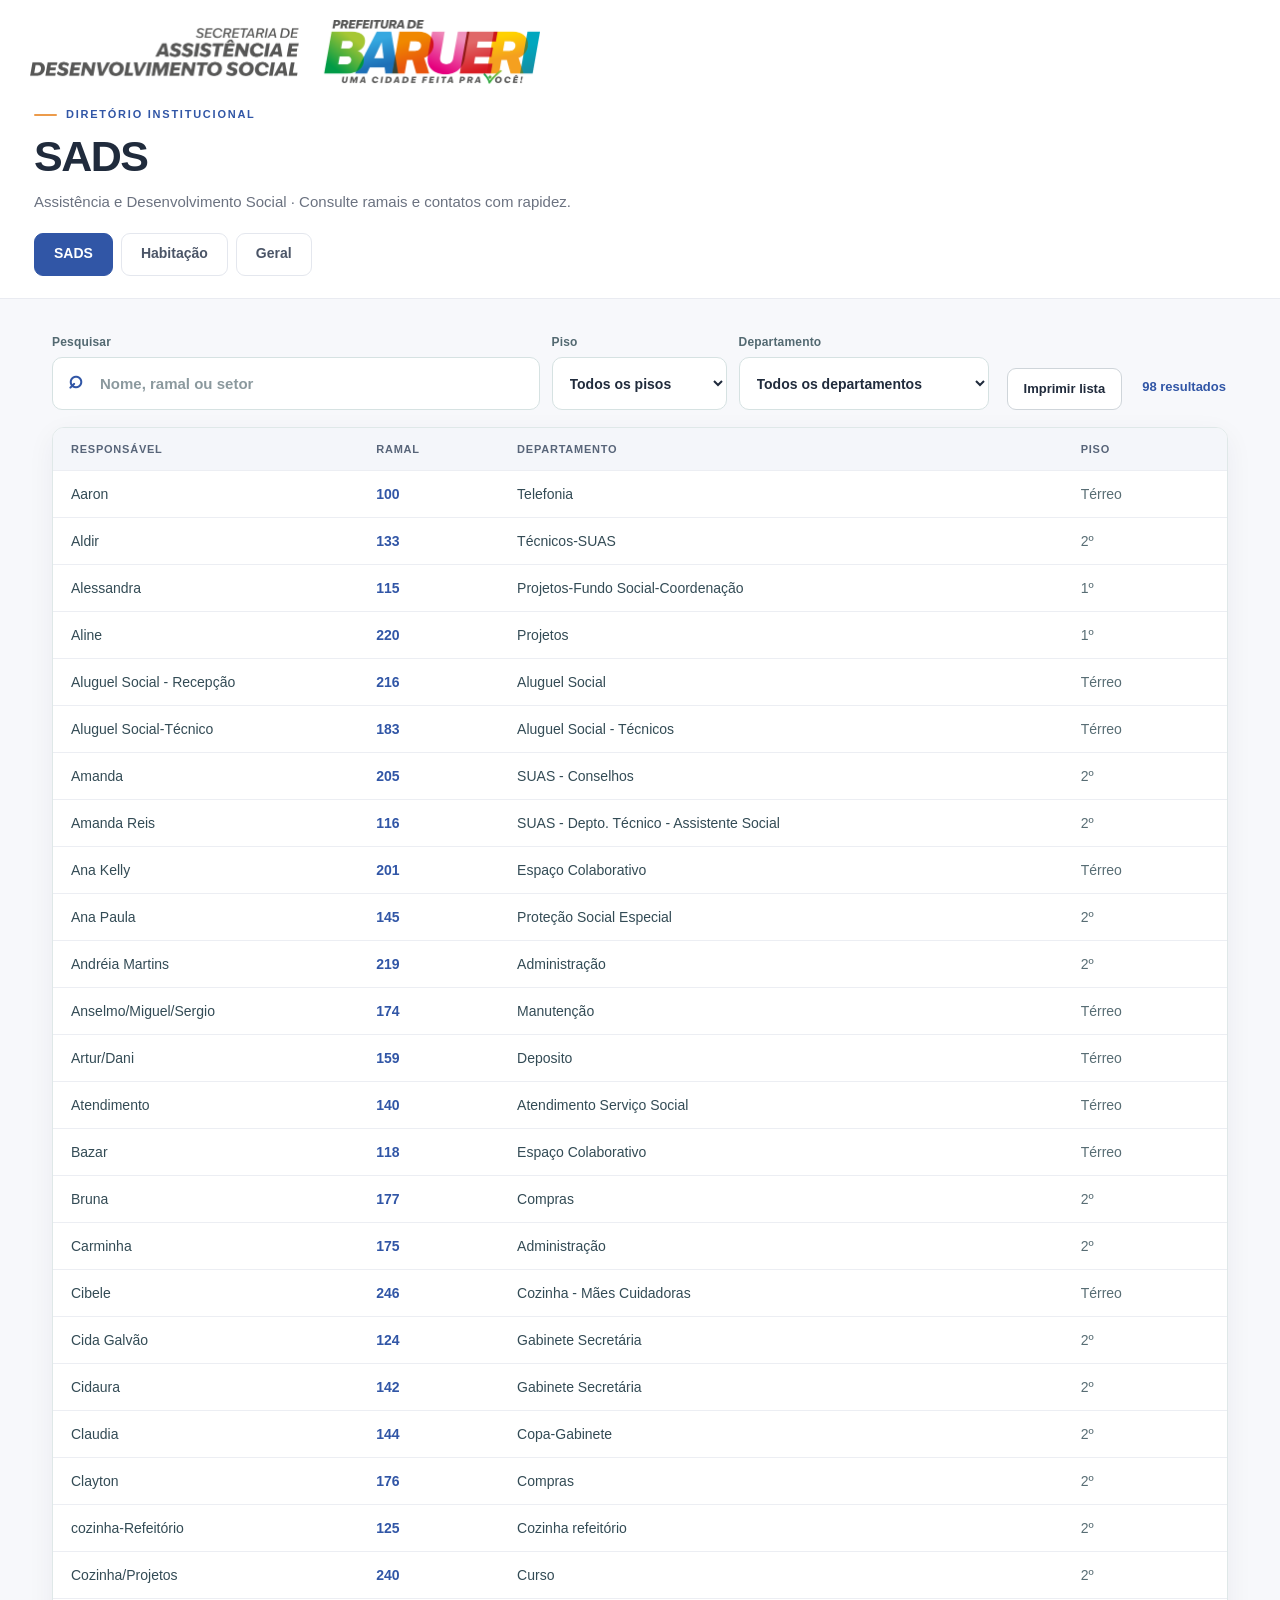
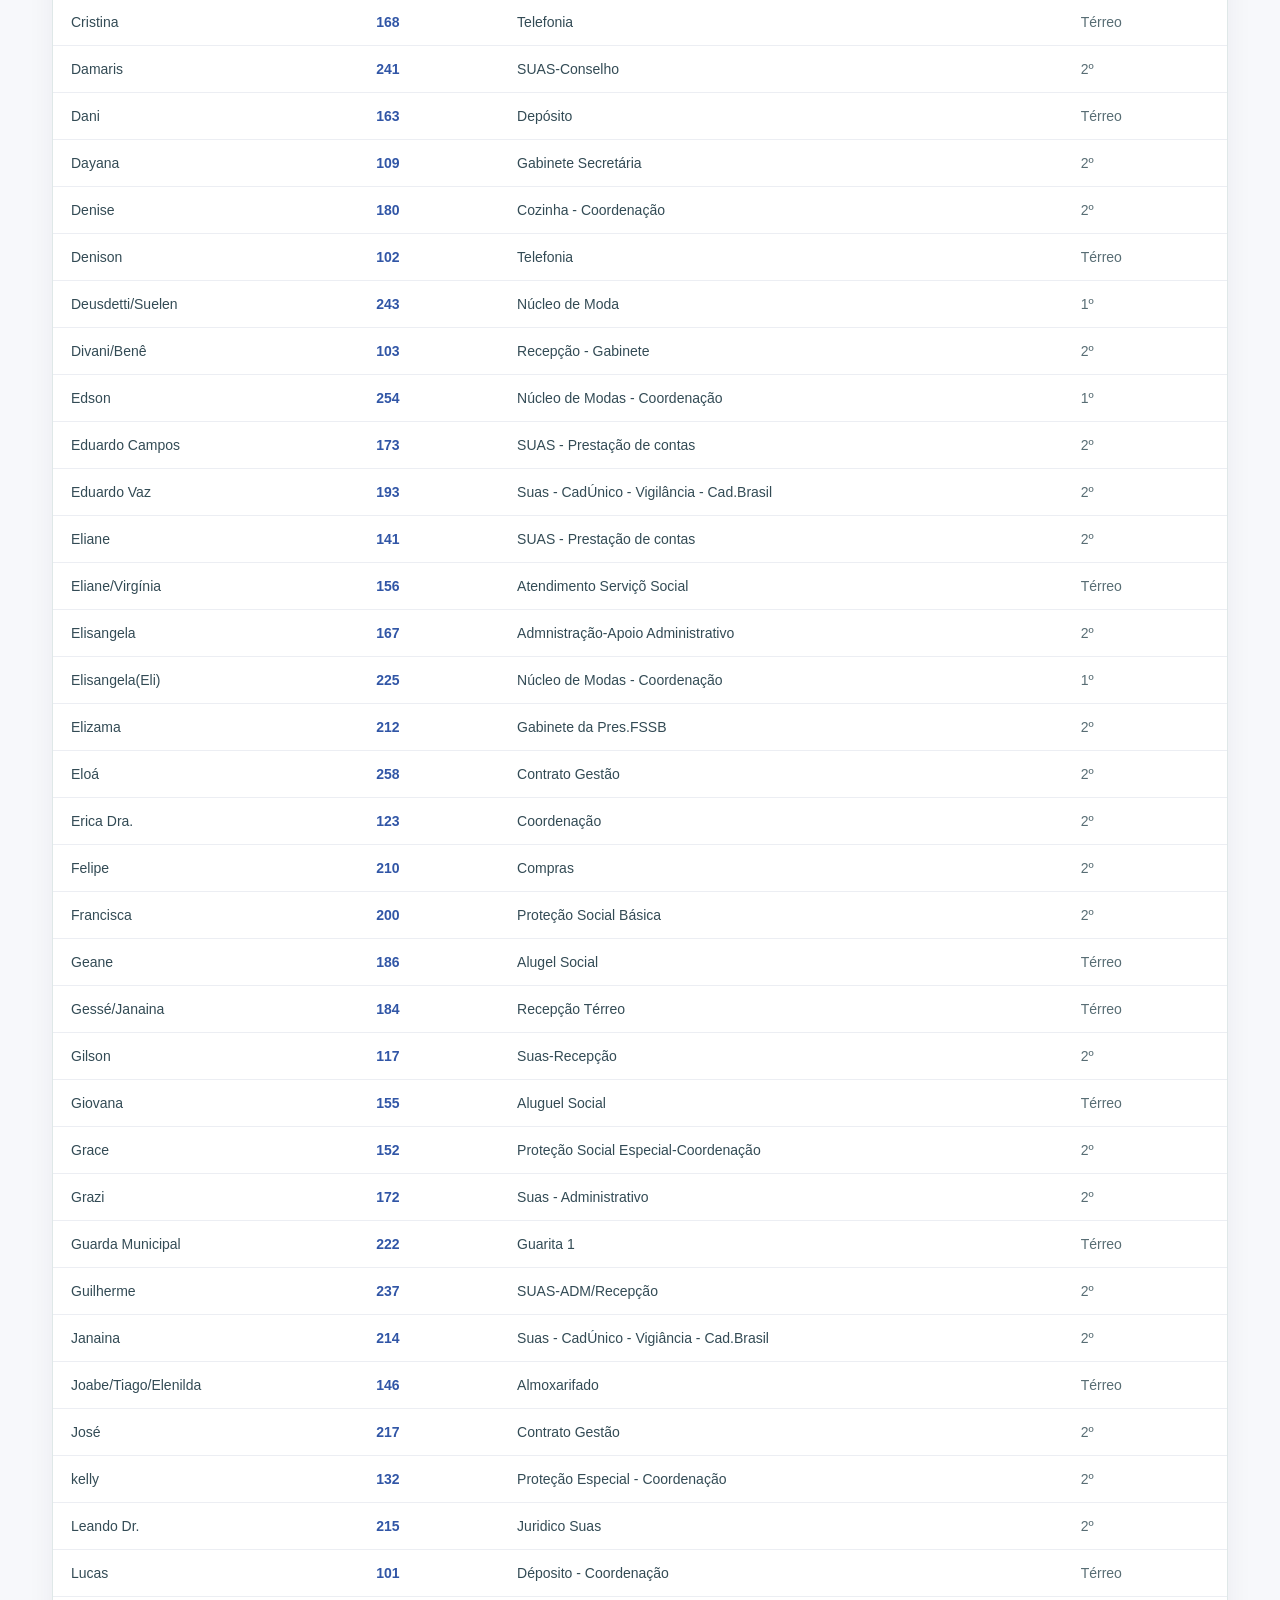
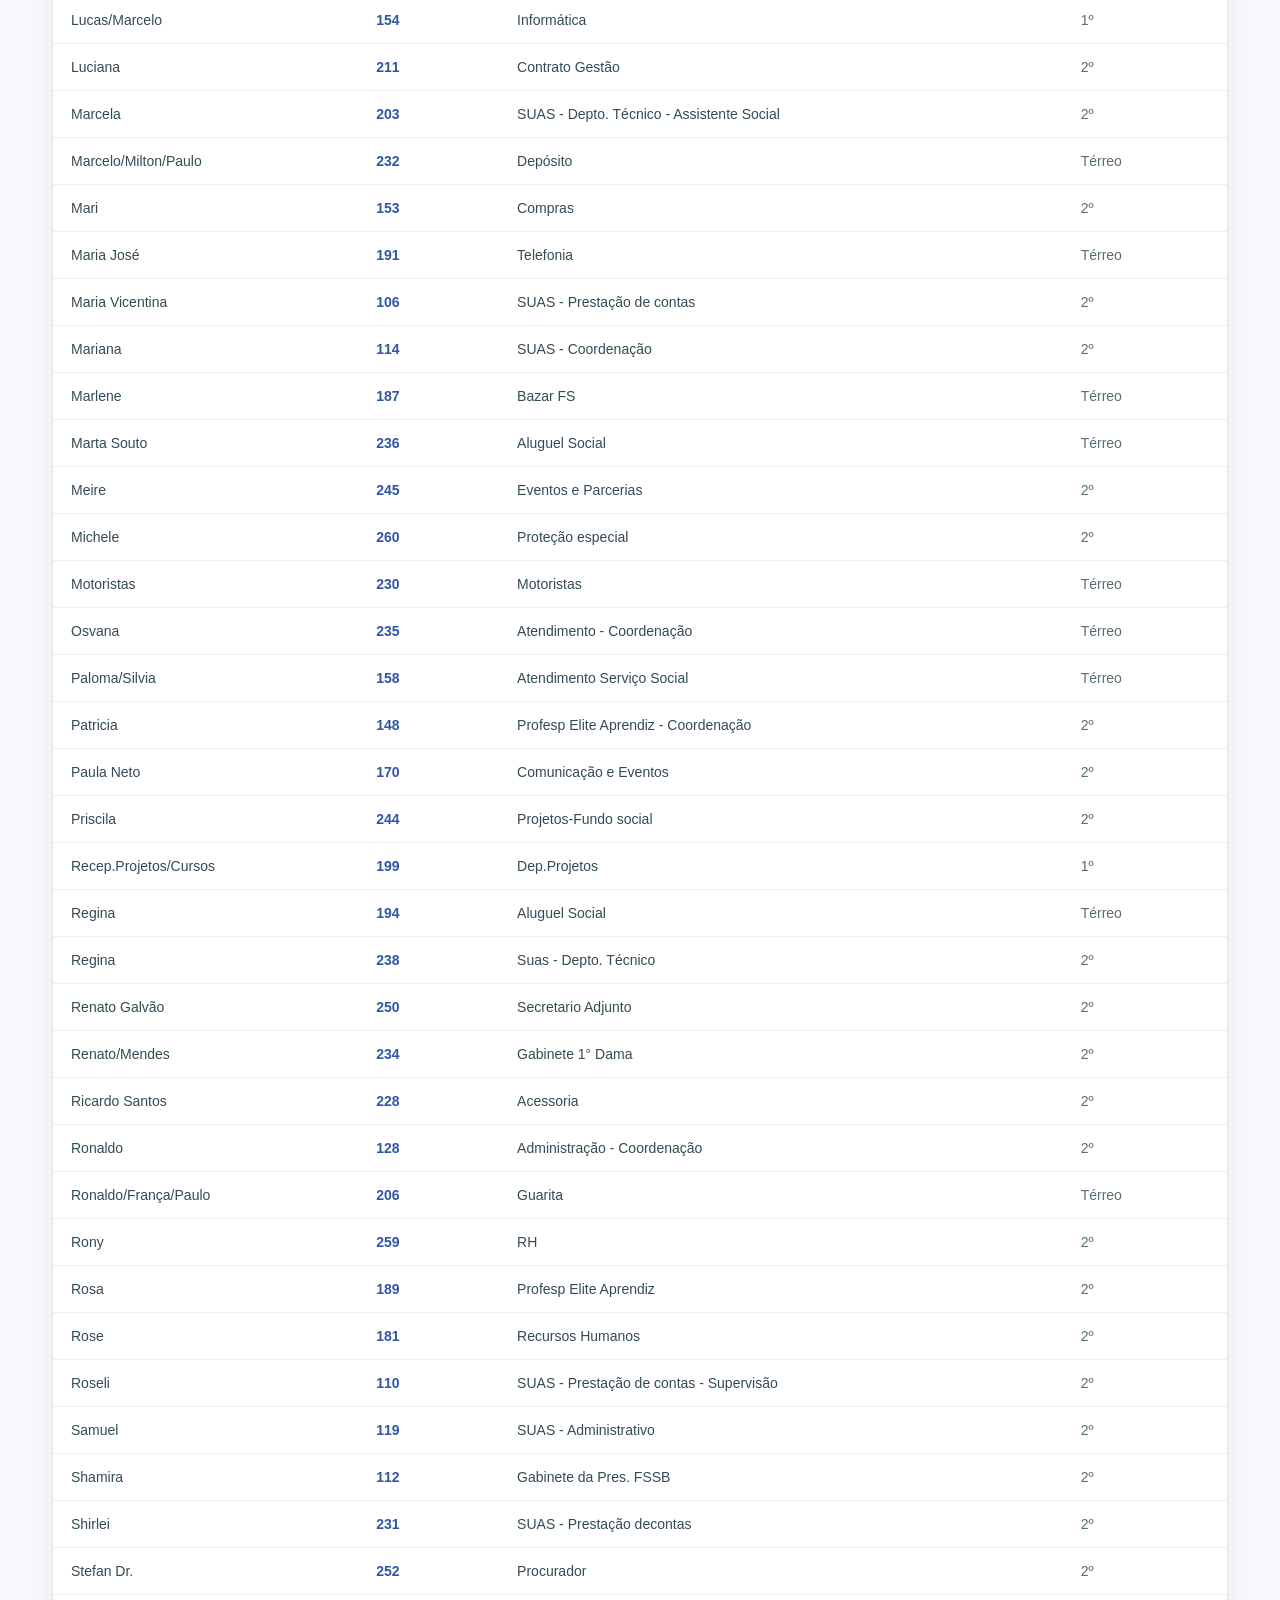
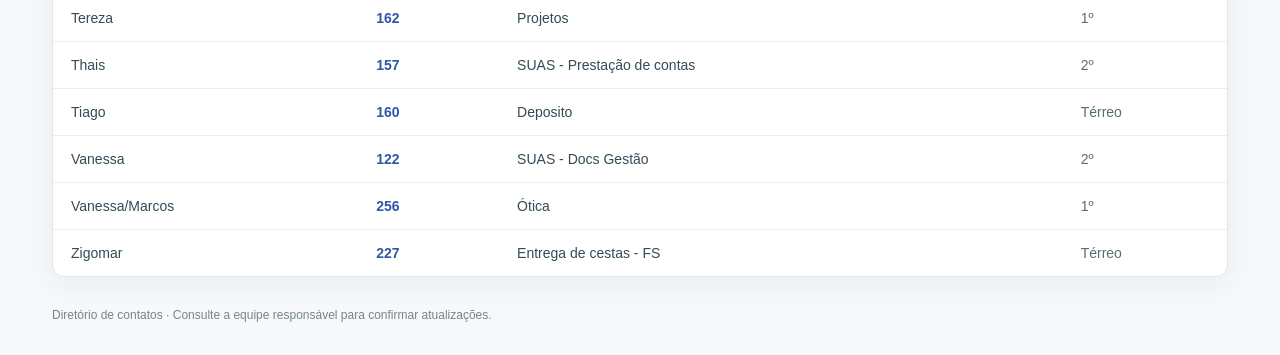
==== commit 06f629ed: "Add files via upload" ====
--- a/index.html
+++ b/index.html
@@ -7,7 +7,7 @@
 <link href="favicon.png" rel="icon" type="image/png"/>
 <link href="style.css" rel="stylesheet"/>
 <meta content="Diretório institucional de ramais e contatos da Prefeitura de Barueri." name="description"/></head>
-<body>
+<body data-section="sads">
 <header class="site-header">
 <div class="brand-row"><img alt="Assistência e Desenvolvimento Social" src="logo-sads.png"/></div>
 <div class="page-intro"><span class="eyebrow">DIRETÓRIO INSTITUCIONAL</span><h1>SADS</h1><p>Assistência e Desenvolvimento Social · Consulte ramais e contatos com rapidez.</p></div>
@@ -18,608 +18,119 @@
 </nav>
 </header>
 <main class="directory">
-<div class="toolbar"><div class="filter-controls"><label class="filter-field search-field">Pesquisar<div class="search-container"><input aria-label="Pesquisar na lista" autocomplete="off" id="searchInput" placeholder="Nome, ramal ou setor" type="search"/></div></label><label class="filter-field">Piso<select aria-label="Filtrar por piso" id="floorFilter"><option value="">Todos os pisos</option></select></label><label class="filter-field">Departamento<select aria-label="Filtrar por departamento" id="departmentFilter"><option value="">Todos os departamentos</option></select></label></div><div aria-live="polite" class="result-count" id="resultCount"></div></div>
+<div class="print-heading"><h1>Ramais — SADS</h1><p class="print-date"></p></div><div class="print-list" id="printList"></div>
+<div class="toolbar"><div class="filter-controls"><label class="filter-field search-field">Pesquisar<div class="search-container"><input aria-label="Pesquisar na lista" autocomplete="off" id="searchInput" placeholder="Nome, ramal ou setor" type="search"/></div></label><label class="filter-field">Piso<select aria-label="Filtrar por piso" id="floorFilter"><option value="">Todos os pisos</option></select></label><label class="filter-field">Departamento<select aria-label="Filtrar por departamento" id="departmentFilter"><option value="">Todos os departamentos</option></select></label></div><button class="print-button" id="printButton" type="button">Imprimir lista</button><div aria-live="polite" class="result-count" id="resultCount"></div></div>
 <div class="table-card"><div class="table-scroll">
 <table id="phoneTable">
-<tr class="table-heading">
+
+
+
+
+
+
+
+
+
+
+
+
+
+
+
+
+
+
+
+
+
+
+
+
+
+
+
+
+
+
+
+
+
+
+
+
+
+
+
+
+
+
+
+
+
+
+
+
+
+
+
+
+
+
+
+
+
+
+
+
+
+
+
+
+
+
+
+
+
+
+
+
+
+
+
+
+
+
+
+
+
+
+
+
+
+
+
+
+
+
+
+
+
+
+
+
+
+
+
+<thead><tr class="table-heading">
 <th>Responsável</th>
 <th>Ramal</th>
 <th>Departamento</th>
 <th>piso</th>
-</tr>
-<tr>
-<td data-label="Responsável">Aaron</td>
-<td data-label="Ramal">100</td>
-<td data-label="Departamento">Telefonia</td>
-<td data-label="Piso">Térreo</td>
-</tr>
-<tr>
-<td data-label="Responsável">Aldir</td>
-<td data-label="Ramal">133</td>
-<td data-label="Departamento">Técnicos-SUAS</td>
-<td data-label="Piso">2º</td>
-</tr>
-<tr>
-<td data-label="Responsável">Alessandra</td>
-<td data-label="Ramal">115</td>
-<td data-label="Departamento">Projetos-Fundo Social-Coordenação</td>
-<td data-label="Piso">1º</td>
-</tr>
-<tr>
-<td data-label="Responsável">Aline</td>
-<td data-label="Ramal">220</td>
-<td data-label="Departamento">Projetos</td>
-<td data-label="Piso">1º</td>
-</tr>
-<tr>
-<td data-label="Responsável">Aluguel Social - Recepção</td>
-<td data-label="Ramal">216</td>
-<td data-label="Departamento">Aluguel Social</td>
-<td data-label="Piso">Térreo</td>
-</tr>
-<tr>
-<td data-label="Responsável">Aluguel Social-Técnico</td>
-<td data-label="Ramal">183</td>
-<td data-label="Departamento">Aluguel Social - Técnicos</td>
-<td data-label="Piso">Térreo</td>
-</tr>
-<tr>
-<td data-label="Responsável">Amanda</td>
-<td data-label="Ramal">205</td>
-<td data-label="Departamento">SUAS - Conselhos</td>
-<td data-label="Piso">2º</td>
-</tr>
-<tr>
-<td data-label="Responsável">Amanda Reis</td>
-<td data-label="Ramal">116</td>
-<td data-label="Departamento">SUAS - Depto. Técnico - Assistente Social</td>
-<td data-label="Piso">2º</td>
-</tr>
-<tr>
-<td data-label="Responsável">Ana Kelly</td>
-<td data-label="Ramal">201</td>
-<td data-label="Departamento">Espaço Colaborativo</td>
-<td data-label="Piso">Térreo</td>
-</tr>
-<tr>
-<td data-label="Responsável">Ana Paula</td>
-<td data-label="Ramal">145</td>
-<td data-label="Departamento">Proteção Social Especial</td>
-<td data-label="Piso">2º</td>
-</tr>
-<tr>
-<td data-label="Responsável">Andréia Martins</td>
-<td data-label="Ramal">219</td>
-<td data-label="Departamento">Administração</td>
-<td data-label="Piso">2º</td>
-</tr>
-<tr>
-<td data-label="Responsável">Anselmo/Miguel/Sergio</td>
-<td data-label="Ramal">174</td>
-<td data-label="Departamento">Manutenção</td>
-<td data-label="Piso">Térreo</td>
-</tr>
-<tr>
-<td data-label="Responsável">Artur/Dani</td>
-<td data-label="Ramal">159</td>
-<td data-label="Departamento">Deposito</td>
-<td data-label="Piso">Térreo</td>
-</tr>
-<tr>
-<td data-label="Responsável">Atendimento</td>
-<td data-label="Ramal">140</td>
-<td data-label="Departamento">Atendimento Serviço Social</td>
-<td data-label="Piso">Térreo</td>
-</tr>
-<tr>
-<td data-label="Responsável">Bazar</td>
-<td data-label="Ramal">118</td>
-<td data-label="Departamento">Espaço Colaborativo</td>
-<td data-label="Piso">Térreo</td>
-</tr>
-<tr>
-<td data-label="Responsável">Bruna</td>
-<td data-label="Ramal">177</td>
-<td data-label="Departamento">Compras</td>
-<td data-label="Piso">2º</td>
-</tr>
-<tr>
-<td data-label="Responsável">Carminha</td>
-<td data-label="Ramal">175</td>
-<td data-label="Departamento">Administração</td>
-<td data-label="Piso">2º</td>
-</tr>
-<tr>
-<td data-label="Responsável">Cibele</td>
-<td data-label="Ramal">246</td>
-<td data-label="Departamento">Cozinha - Mães Cuidadoras</td>
-<td data-label="Piso">Térreo</td>
-</tr>
-<tr>
-<td data-label="Responsável">Cida Galvão</td>
-<td data-label="Ramal">124</td>
-<td data-label="Departamento">Gabinete Secretária</td>
-<td data-label="Piso">2º</td>
-</tr>
-<tr>
-<td data-label="Responsável">Cidaura</td>
-<td data-label="Ramal">142</td>
-<td data-label="Departamento">Gabinete Secretária</td>
-<td data-label="Piso">2º</td>
-</tr>
-<tr>
-<td data-label="Responsável">Claudia</td>
-<td data-label="Ramal">144</td>
-<td data-label="Departamento">Copa-Gabinete</td>
-<td data-label="Piso">2º</td>
-</tr>
-<tr>
-<td data-label="Responsável">Clayton</td>
-<td data-label="Ramal">176</td>
-<td data-label="Departamento">Compras</td>
-<td data-label="Piso">2º</td>
-</tr>
-<tr>
-<td data-label="Responsável">cozinha-Refeitório</td>
-<td data-label="Ramal">125</td>
-<td data-label="Departamento">Cozinha refeitório</td>
-<td data-label="Piso">2º</td>
-</tr>
-<tr>
-<td data-label="Responsável">Cozinha/Projetos</td>
-<td data-label="Ramal">240</td>
-<td data-label="Departamento">Curso</td>
-<td data-label="Piso">2º</td>
-</tr>
-<tr>
-<td data-label="Responsável">Cristina</td>
-<td data-label="Ramal">168</td>
-<td data-label="Departamento">Telefonia</td>
-<td data-label="Piso">Térreo</td>
-</tr>
-<tr>
-<td data-label="Responsável">Damaris</td>
-<td data-label="Ramal">241</td>
-<td data-label="Departamento">SUAS-Conselho</td>
-<td data-label="Piso">2º</td>
-</tr>
-<tr>
-<td data-label="Responsável">Dani</td>
-<td data-label="Ramal">163</td>
-<td data-label="Departamento">Depósito</td>
-<td data-label="Piso">Térreo</td>
-</tr>
-<tr>
-<td data-label="Responsável">Denise</td>
-<td data-label="Ramal">180</td>
-<td data-label="Departamento">Cozinha - Coordenação</td>
-<td data-label="Piso">2º</td>
-</tr>
-<tr>
-<td data-label="Responsável">Denison</td>
-<td data-label="Ramal">102</td>
-<td data-label="Departamento">Telefonia</td>
-<td data-label="Piso">Térreo</td>
-</tr>
-<tr>
-<td data-label="Responsável">Deusdetti/Suelen</td>
-<td data-label="Ramal">243</td>
-<td data-label="Departamento">Núcleo de Moda</td>
-<td data-label="Piso">1º</td>
-</tr>
-<tr>
-<td data-label="Responsável">Divani/Benê</td>
-<td data-label="Ramal">103</td>
-<td data-label="Departamento">Recepção - Gabinete</td>
-<td data-label="Piso">2º</td>
-</tr>
-<tr>
-<td data-label="Responsável">Dayana</td>
-<td data-label="Ramal">109</td>
-<td data-label="Departamento">Gabinete Secretária</td>
-<td data-label="Piso">2º</td>
-</tr>
-<tr>
-<td data-label="Responsável">Edson</td>
-<td data-label="Ramal">254</td>
-<td data-label="Departamento">Núcleo de Modas - Coordenação</td>
-<td data-label="Piso">1º</td>
-</tr>
-<tr>
-<td data-label="Responsável">Eduardo Campos</td>
-<td data-label="Ramal">173</td>
-<td data-label="Departamento">SUAS - Prestação de contas </td>
-<td data-label="Piso">2º</td>
-</tr>
-<tr>
-<td data-label="Responsável">Eduardo Vaz</td>
-<td data-label="Ramal">193</td>
-<td data-label="Departamento">Suas - CadÚnico - Vigilância - Cad.Brasil</td>
-<td data-label="Piso">2º</td>
-</tr>
-<tr>
-<td data-label="Responsável">Eliane/Virgínia</td>
-<td data-label="Ramal">156</td>
-<td data-label="Departamento">Atendimento Serviçõ Social</td>
-<td data-label="Piso">Térreo</td>
-</tr>
-<tr>
-<td data-label="Responsável">Eliane</td>
-<td data-label="Ramal">141</td>
-<td data-label="Departamento">SUAS - Prestação de contas</td>
-<td data-label="Piso">2º</td>
-</tr>
-<tr>
-<td data-label="Responsável">Elisangela</td>
-<td data-label="Ramal">167</td>
-<td data-label="Departamento">Admnistração-Apoio Administrativo</td>
-<td data-label="Piso">2º</td>
-</tr>
-<tr>
-<td data-label="Responsável">Eloá</td>
-<td data-label="Ramal">258</td>
-<td data-label="Departamento">Contrato Gestão</td>
-<td data-label="Piso">2º</td>
-</tr>
-<tr>
-<td data-label="Responsável">Elisangela(Eli)</td>
-<td data-label="Ramal">225</td>
-<td data-label="Departamento">Núcleo de Modas - Coordenação</td>
-<td data-label="Piso">1º</td>
-</tr>
-<tr>
-<td data-label="Responsável">Elizama</td>
-<td data-label="Ramal">212</td>
-<td data-label="Departamento">Gabinete da Pres.FSSB</td>
-<td data-label="Piso">2º</td>
-</tr>
-<tr>
-<td data-label="Responsável">Erica Dra.</td>
-<td data-label="Ramal">123</td>
-<td data-label="Departamento">Coordenação</td>
-<td data-label="Piso">2º</td>
-</tr>
-<tr>
-<td data-label="Responsável">Felipe</td>
-<td data-label="Ramal">210</td>
-<td data-label="Departamento">Compras</td>
-<td data-label="Piso">2º</td>
-</tr>
-<tr>
-<td data-label="Responsável">Francisca</td>
-<td data-label="Ramal">200</td>
-<td data-label="Departamento">Proteção Social Básica</td>
-<td data-label="Piso">2º</td>
-</tr>
-<tr>
-<td data-label="Responsável">Geane</td>
-<td data-label="Ramal">186</td>
-<td data-label="Departamento">Alugel Social</td>
-<td data-label="Piso">Térreo</td>
-</tr>
-<tr>
-<td data-label="Responsável">Gessé/Janaina</td>
-<td data-label="Ramal">184</td>
-<td data-label="Departamento">Recepção Térreo</td>
-<td data-label="Piso">Térreo </td>
-</tr>
-<tr>
-<td data-label="Responsável">Gilson</td>
-<td data-label="Ramal">117</td>
-<td data-label="Departamento">Suas-Recepção</td>
-<td data-label="Piso">2º</td>
-</tr>
-<tr>
-<td data-label="Responsável">Giovana</td>
-<td data-label="Ramal">155</td>
-<td data-label="Departamento">Aluguel Social</td>
-<td data-label="Piso">Térreo</td>
-</tr>
-<tr>
-<td data-label="Responsável">Grace</td>
-<td data-label="Ramal">152</td>
-<td data-label="Departamento">Proteção Social Especial-Coordenação</td>
-<td data-label="Piso">2º</td>
-</tr>
-<tr>
-<td data-label="Responsável">Grazi</td>
-<td data-label="Ramal">172</td>
-<td data-label="Departamento">Suas - Administrativo</td>
-<td data-label="Piso">2º</td>
-</tr>
-<tr>
-<td data-label="Responsável">Guarda Municipal</td>
-<td data-label="Ramal">222</td>
-<td data-label="Departamento">Guarita 1</td>
-<td data-label="Piso">Térreo</td>
-</tr>
-<tr>
-<td data-label="Responsável">Guilherme</td>
-<td data-label="Ramal">237</td>
-<td data-label="Departamento">SUAS-ADM/Recepção</td>
-<td data-label="Piso">2º</td>
-</tr>
-<tr>
-<td data-label="Responsável">Janaina</td>
-<td data-label="Ramal">214</td>
-<td data-label="Departamento">Suas - CadÚnico - Vigiância - Cad.Brasil</td>
-<td data-label="Piso">2º</td>
-</tr>
-<tr>
-<td data-label="Responsável">Joabe/Tiago/Elenilda</td>
-<td data-label="Ramal">146</td>
-<td data-label="Departamento">Almoxarifado</td>
-<td data-label="Piso">Térreo</td>
-</tr>
-<tr>
-<td data-label="Responsável">José</td>
-<td data-label="Ramal">217</td>
-<td data-label="Departamento">Contrato Gestão</td>
-<td data-label="Piso">2º</td>
-</tr>
-<tr>
-<td data-label="Responsável">kelly</td>
-<td data-label="Ramal">132</td>
-<td data-label="Departamento">Proteção Especial - Coordenação</td>
-<td data-label="Piso">2º</td>
-</tr>
-<tr>
-<td data-label="Responsável">Leando Dr.</td>
-<td data-label="Ramal">215</td>
-<td data-label="Departamento">Juridico Suas</td>
-<td data-label="Piso">2º</td>
-</tr>
-<tr>
-<td data-label="Responsável">Lucas</td>
-<td data-label="Ramal">101</td>
-<td data-label="Departamento">Déposito - Coordenação</td>
-<td data-label="Piso">Térreo</td>
-</tr>
-<tr>
-<td data-label="Responsável">Lucas/Marcelo</td>
-<td data-label="Ramal">154</td>
-<td data-label="Departamento">Informática</td>
-<td data-label="Piso">1º</td>
-</tr>
-<tr>
-<td data-label="Responsável">Luciana</td>
-<td data-label="Ramal">211</td>
-<td data-label="Departamento">Contrato Gestão</td>
-<td data-label="Piso">2º</td>
-</tr>
-<tr>
-<td data-label="Responsável">Mari</td>
-<td data-label="Ramal">153</td>
-<td data-label="Departamento">Compras</td>
-<td data-label="Piso">2º</td>
-</tr>
-<tr>
-<td data-label="Responsável">Marcela</td>
-<td data-label="Ramal">203</td>
-<td data-label="Departamento">SUAS - Depto. Técnico - Assistente Social</td>
-<td data-label="Piso">2º</td>
-</tr>
-<tr>
-<td data-label="Responsável">Marcelo/Milton/Paulo</td>
-<td data-label="Ramal">232</td>
-<td data-label="Departamento">Depósito</td>
-<td data-label="Piso">Térreo</td>
-</tr>
-<tr>
-<td data-label="Responsável">Maria José</td>
-<td data-label="Ramal">191</td>
-<td data-label="Departamento">Telefonia</td>
-<td data-label="Piso">Térreo</td>
-</tr>
-<tr>
-<td data-label="Responsável">Maria Vicentina</td>
-<td data-label="Ramal">106</td>
-<td data-label="Departamento">SUAS - Prestação de contas</td>
-<td data-label="Piso">2º</td>
-</tr>
-<tr>
-<td data-label="Responsável">Mariana</td>
-<td data-label="Ramal">114</td>
-<td data-label="Departamento">SUAS - Coordenação</td>
-<td data-label="Piso">2º</td>
-</tr>
-<tr>
-<td data-label="Responsável">Marlene</td>
-<td data-label="Ramal">187</td>
-<td data-label="Departamento">Bazar FS</td>
-<td data-label="Piso">Térreo</td>
-</tr>
-<tr>
-<td data-label="Responsável">Marta Souto</td>
-<td data-label="Ramal">236</td>
-<td data-label="Departamento">Aluguel Social</td>
-<td data-label="Piso">Térreo</td>
-</tr>
-<tr>
-<td data-label="Responsável">Meire</td>
-<td data-label="Ramal">245</td>
-<td data-label="Departamento">Eventos e Parcerias</td>
-<td data-label="Piso">2º</td>
-</tr>
-<tr>
-<td data-label="Responsável">Michele</td>
-<td data-label="Ramal">260 </td>
-<td data-label="Departamento">Proteção especial</td>
-<td data-label="Piso">2º</td>
-</tr>
-<tr>
-<td data-label="Responsável">Motoristas</td>
-<td data-label="Ramal">230</td>
-<td data-label="Departamento">Motoristas</td>
-<td data-label="Piso">Térreo</td>
-</tr>
-<tr>
-<td data-label="Responsável">Osvana</td>
-<td data-label="Ramal">235</td>
-<td data-label="Departamento">Atendimento - Coordenação</td>
-<td data-label="Piso">Térreo</td>
-</tr>
-<tr>
-<td data-label="Responsável">Paloma/Silvia</td>
-<td data-label="Ramal">158</td>
-<td data-label="Departamento">Atendimento Serviço Social</td>
-<td data-label="Piso">Térreo</td>
-</tr>
-<tr>
-<td data-label="Responsável">Patricia</td>
-<td data-label="Ramal">148</td>
-<td data-label="Departamento">Profesp Elite Aprendiz - Coordenação</td>
-<td data-label="Piso">2º</td>
-</tr>
-<tr>
-<td data-label="Responsável">Paula Neto</td>
-<td data-label="Ramal">170</td>
-<td data-label="Departamento">Comunicação e Eventos</td>
-<td data-label="Piso">2º</td>
-</tr>
-<tr>
-<td data-label="Responsável">Priscila</td>
-<td data-label="Ramal">244</td>
-<td data-label="Departamento">Projetos-Fundo social</td>
-<td data-label="Piso">2º</td>
-</tr>
-<tr>
-<td data-label="Responsável">Recep.Projetos/Cursos</td>
-<td data-label="Ramal">199</td>
-<td data-label="Departamento">Dep.Projetos</td>
-<td data-label="Piso">1º</td>
-</tr>
-<tr>
-<td data-label="Responsável">Regina</td>
-<td data-label="Ramal">194</td>
-<td data-label="Departamento">Aluguel Social</td>
-<td data-label="Piso">Térreo</td>
-</tr>
-<tr>
-<td data-label="Responsável">Regina</td>
-<td data-label="Ramal">238</td>
-<td data-label="Departamento">Suas - Depto. Técnico</td>
-<td data-label="Piso">2º</td>
-</tr>
-<tr>
-<td data-label="Responsável">Renato Galvão</td>
-<td data-label="Ramal">250</td>
-<td data-label="Departamento">Secretario Adjunto</td>
-<td data-label="Piso">2º</td>
-</tr>
-<tr>
-<td data-label="Responsável">Renato/Mendes</td>
-<td data-label="Ramal">234</td>
-<td data-label="Departamento">Gabinete 1° Dama</td>
-<td data-label="Piso">2º</td>
-</tr>
-<tr>
-<td data-label="Responsável">Ricardo Santos</td>
-<td data-label="Ramal">228</td>
-<td data-label="Departamento">Acessoria</td>
-<td data-label="Piso">2º</td>
-</tr>
-<tr>
-<td data-label="Responsável">Ronaldo</td>
-<td data-label="Ramal">128</td>
-<td data-label="Departamento">Administração - Coordenação</td>
-<td data-label="Piso">2º</td>
-</tr>
-<tr>
-<td data-label="Responsável">Ronaldo/França/Paulo</td>
-<td data-label="Ramal">206</td>
-<td data-label="Departamento">Guarita</td>
-<td data-label="Piso">Térreo</td>
-</tr>
-<tr>
-<td data-label="Responsável">Rony</td>
-<td data-label="Ramal">259</td>
-<td data-label="Departamento">RH</td>
-<td data-label="Piso">2º</td>
-</tr>
-<tr>
-<td data-label="Responsável">Rosa</td>
-<td data-label="Ramal">189</td>
-<td data-label="Departamento">Profesp Elite Aprendiz</td>
-<td data-label="Piso">2º</td>
-</tr>
-<tr>
-<td data-label="Responsável">Rose</td>
-<td data-label="Ramal">181</td>
-<td data-label="Departamento">Recursos Humanos</td>
-<td data-label="Piso">2º</td>
-</tr>
-<tr>
-<td data-label="Responsável">Roseli</td>
-<td data-label="Ramal">110</td>
-<td data-label="Departamento">SUAS - Prestação de contas - Supervisão</td>
-<td data-label="Piso">2º</td>
-</tr>
-<tr>
-<td data-label="Responsável">Samuel</td>
-<td data-label="Ramal">119</td>
-<td data-label="Departamento">SUAS - Administrativo</td>
-<td data-label="Piso">2º</td>
-</tr>
-<tr>
-<td data-label="Responsável">Shamira</td>
-<td data-label="Ramal">112</td>
-<td data-label="Departamento">Gabinete da Pres. FSSB</td>
-<td data-label="Piso">2º</td>
-</tr>
-<tr>
-<td data-label="Responsável">Shirlei</td>
-<td data-label="Ramal">231</td>
-<td data-label="Departamento">SUAS - Prestação decontas</td>
-<td data-label="Piso">2º</td>
-</tr>
-<tr>
-<td data-label="Responsável">Stefan Dr.</td>
-<td data-label="Ramal">252</td>
-<td data-label="Departamento">Procurador</td>
-<td data-label="Piso">2º</td>
-</tr>
-<tr>
-<td data-label="Responsável">Thais</td>
-<td data-label="Ramal">157</td>
-<td data-label="Departamento">SUAS - Prestação de contas</td>
-<td data-label="Piso">2º</td>
-</tr>
-<tr>
-<td data-label="Responsável">Tereza</td>
-<td data-label="Ramal">162</td>
-<td data-label="Departamento">Projetos</td>
-<td data-label="Piso">1º</td>
-</tr>
-<tr>
-<td data-label="Responsável">Tiago</td>
-<td data-label="Ramal">160</td>
-<td data-label="Departamento">Deposito</td>
-<td data-label="Piso">Térreo</td>
-</tr>
-<tr>
-<td data-label="Responsável">Vanessa</td>
-<td data-label="Ramal">122</td>
-<td data-label="Departamento">SUAS - Docs Gestão</td>
-<td data-label="Piso">2º</td>
-</tr>
-<tr>
-<td data-label="Responsável">Vanessa/Marcos</td>
-<td data-label="Ramal">256</td>
-<td data-label="Departamento">Ótica</td>
-<td data-label="Piso">1º</td>
-</tr>
-<tr>
-<td data-label="Responsável">Zigomar</td>
-<td data-label="Ramal">227</td>
-<td data-label="Departamento">Entrega de cestas - FS</td>
-<td data-label="Piso">Térreo</td>
-</tr>
-</table>
+</tr></thead><tbody id="phoneTableBody"></tbody></table>
 </div></div>
 <p class="empty-state" hidden="" id="emptyState">Nenhum contato encontrado. Tente outra busca.</p>
 </main>
 <footer class="site-footer">Diretório de contatos · Consulte a equipe responsável para confirmar atualizações.</footer>
-<script src="script.js"></script>
-</body>
+
+<script src="data-loader.js"></script></body>
 </html>
--- a/style.css
+++ b/style.css
@@ -129,3 +129,24 @@
 table tr:not(.table-heading):hover td { background:#f8faff; }
 .directory:not(.directory-geral) td:nth-child(2),.directory-geral td:nth-child(3) { color:#3156a6; }
 .empty-state { border-color:#d6ddea; background:#fff; }
+
+
+/* Impressão: lista compacta, monocromática e com pouca tabulação */
+.print-button { flex: 0 0 auto; min-height: 42px; padding: 9px 16px; border: 1px solid #cfd5da; border-radius: 9px; background: #fff; color: #202b3c; font: inherit; font-size: 13px; font-weight: 750; cursor: pointer; }
+.print-button:hover { background: #f4f6f8; }
+.print-heading, .print-list { display: none; }
+@media print {
+  @page { size: A4 landscape; margin: 6mm; }
+  html, body { margin: 0 !important; padding: 0 !important; color: #000 !important; background: #fff !important; font-family: Arial, sans-serif !important; font-size: 7pt !important; line-height: 1.1 !important; }
+  .site-header, .toolbar, .table-card, .empty-state, .site-footer { display: none !important; }
+  main, main.directory, main.directory-geral { display: block !important; width: 100% !important; max-width: none !important; margin: 0 !important; padding: 0 !important; }
+  .print-heading { display: block !important; margin: 0 0 3mm !important; padding: 0 0 2mm !important; border-bottom: 1px solid #000 !important; }
+  .print-heading h1 { margin: 0 0 1mm !important; color: #000 !important; font-size: 11pt !important; line-height: 1.1 !important; }
+  .print-heading p { margin: 0 !important; font-size: 6.5pt !important; }
+  .print-list { display: block !important; columns: 4 !important; column-gap: 5mm !important; column-rule: .25pt solid #bbb !important; width: 100% !important; }
+  body[data-section="geral"] .print-list { columns: 2 !important; }
+  .print-item { display: block !important; break-inside: avoid !important; margin: 0 0 1.3mm !important; padding: 0 0 .8mm !important; border-bottom: .25pt solid #ccc !important; color: #000 !important; font-size: 6.4pt !important; line-height: 1.12 !important; overflow-wrap: anywhere !important; }
+  .print-item strong { font-weight: 700 !important; }
+  .print-item .print-meta { font-weight: 400 !important; }
+  * { box-shadow: none !important; text-shadow: none !important; background: transparent !important; color: #000 !important; }
+}
